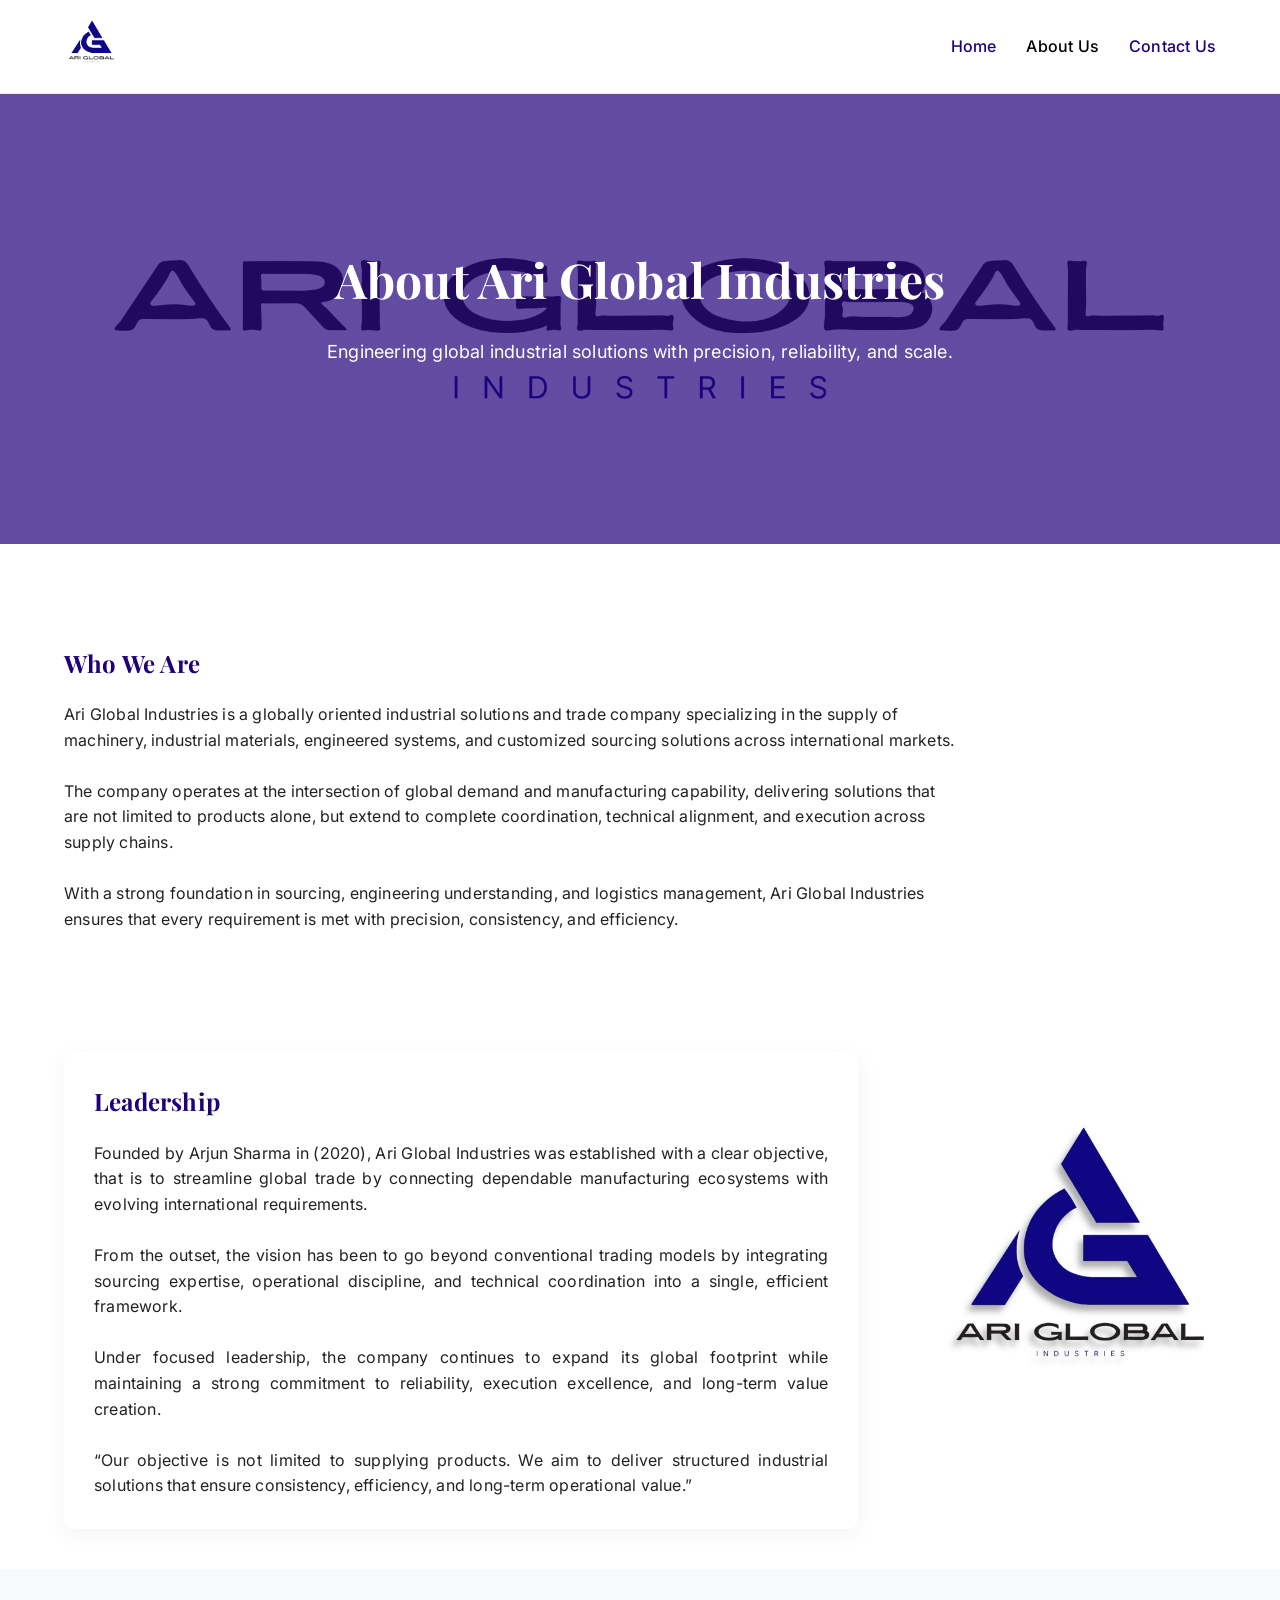
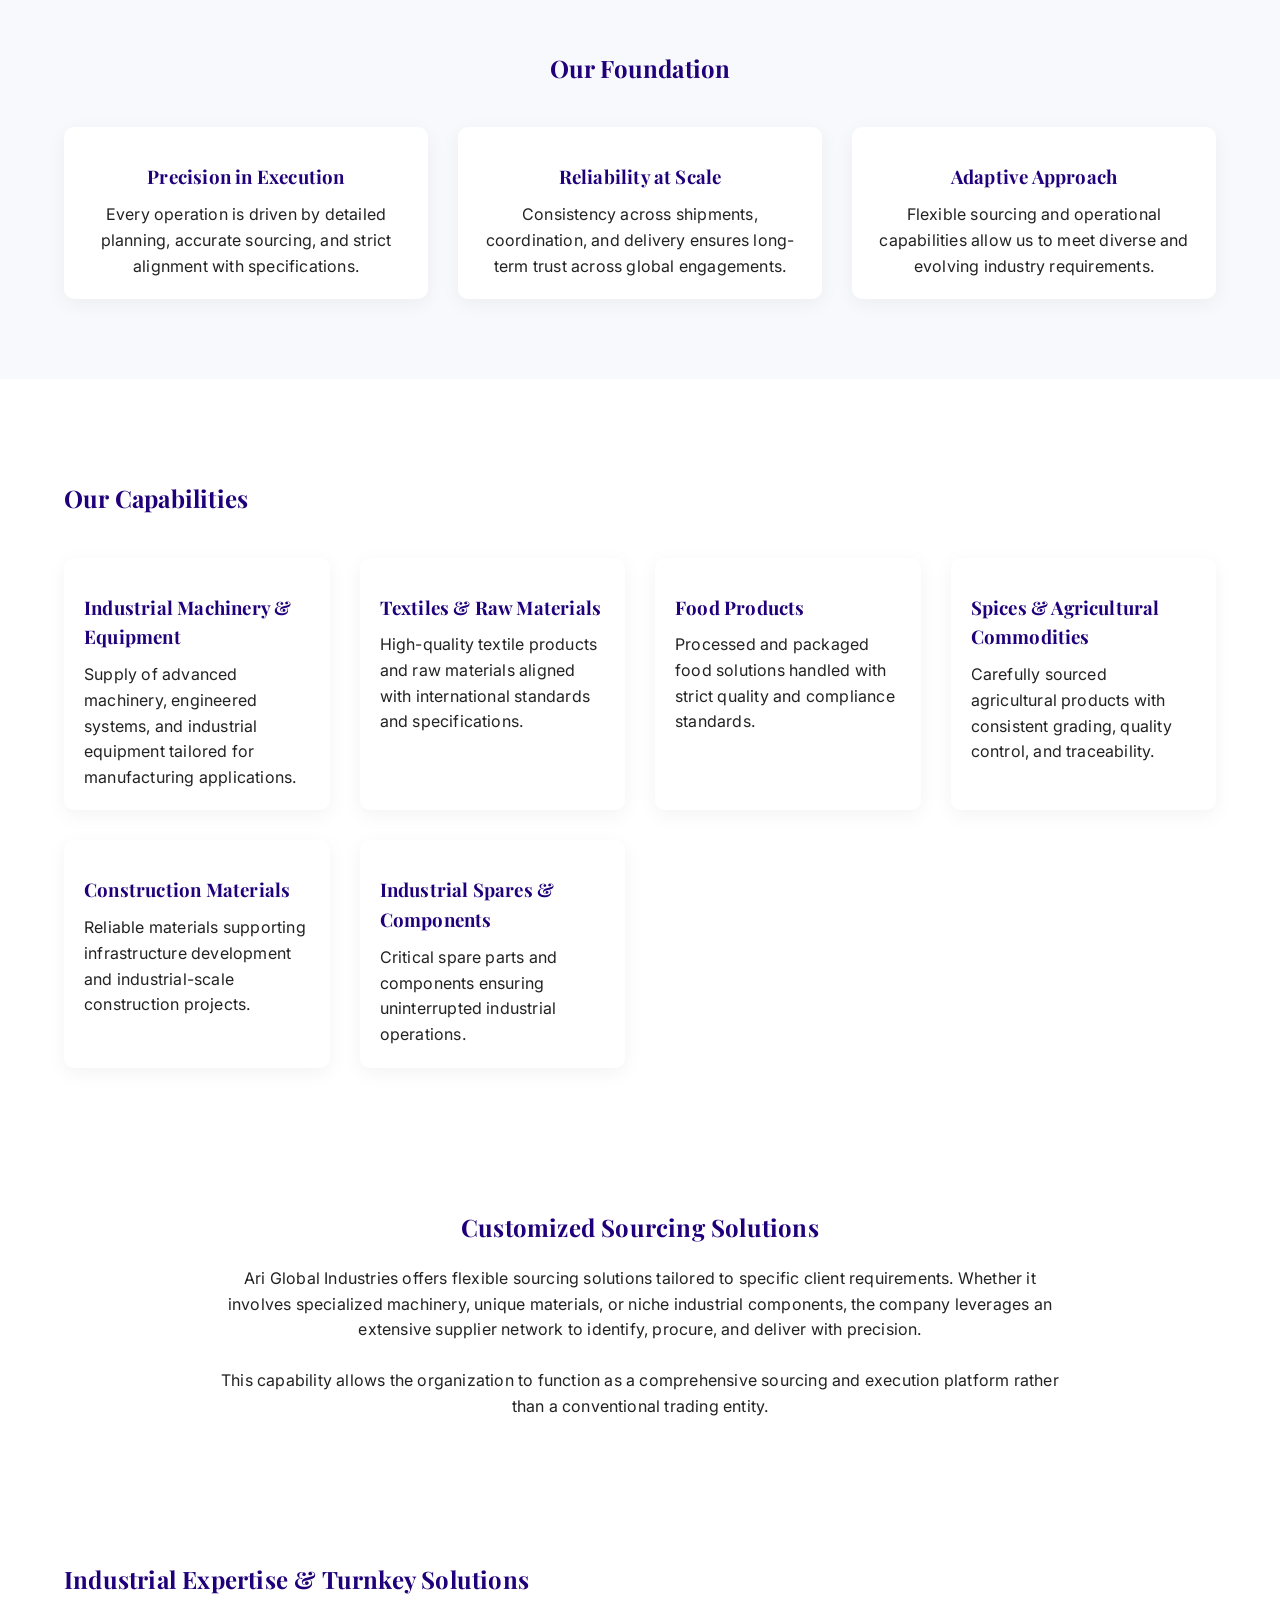
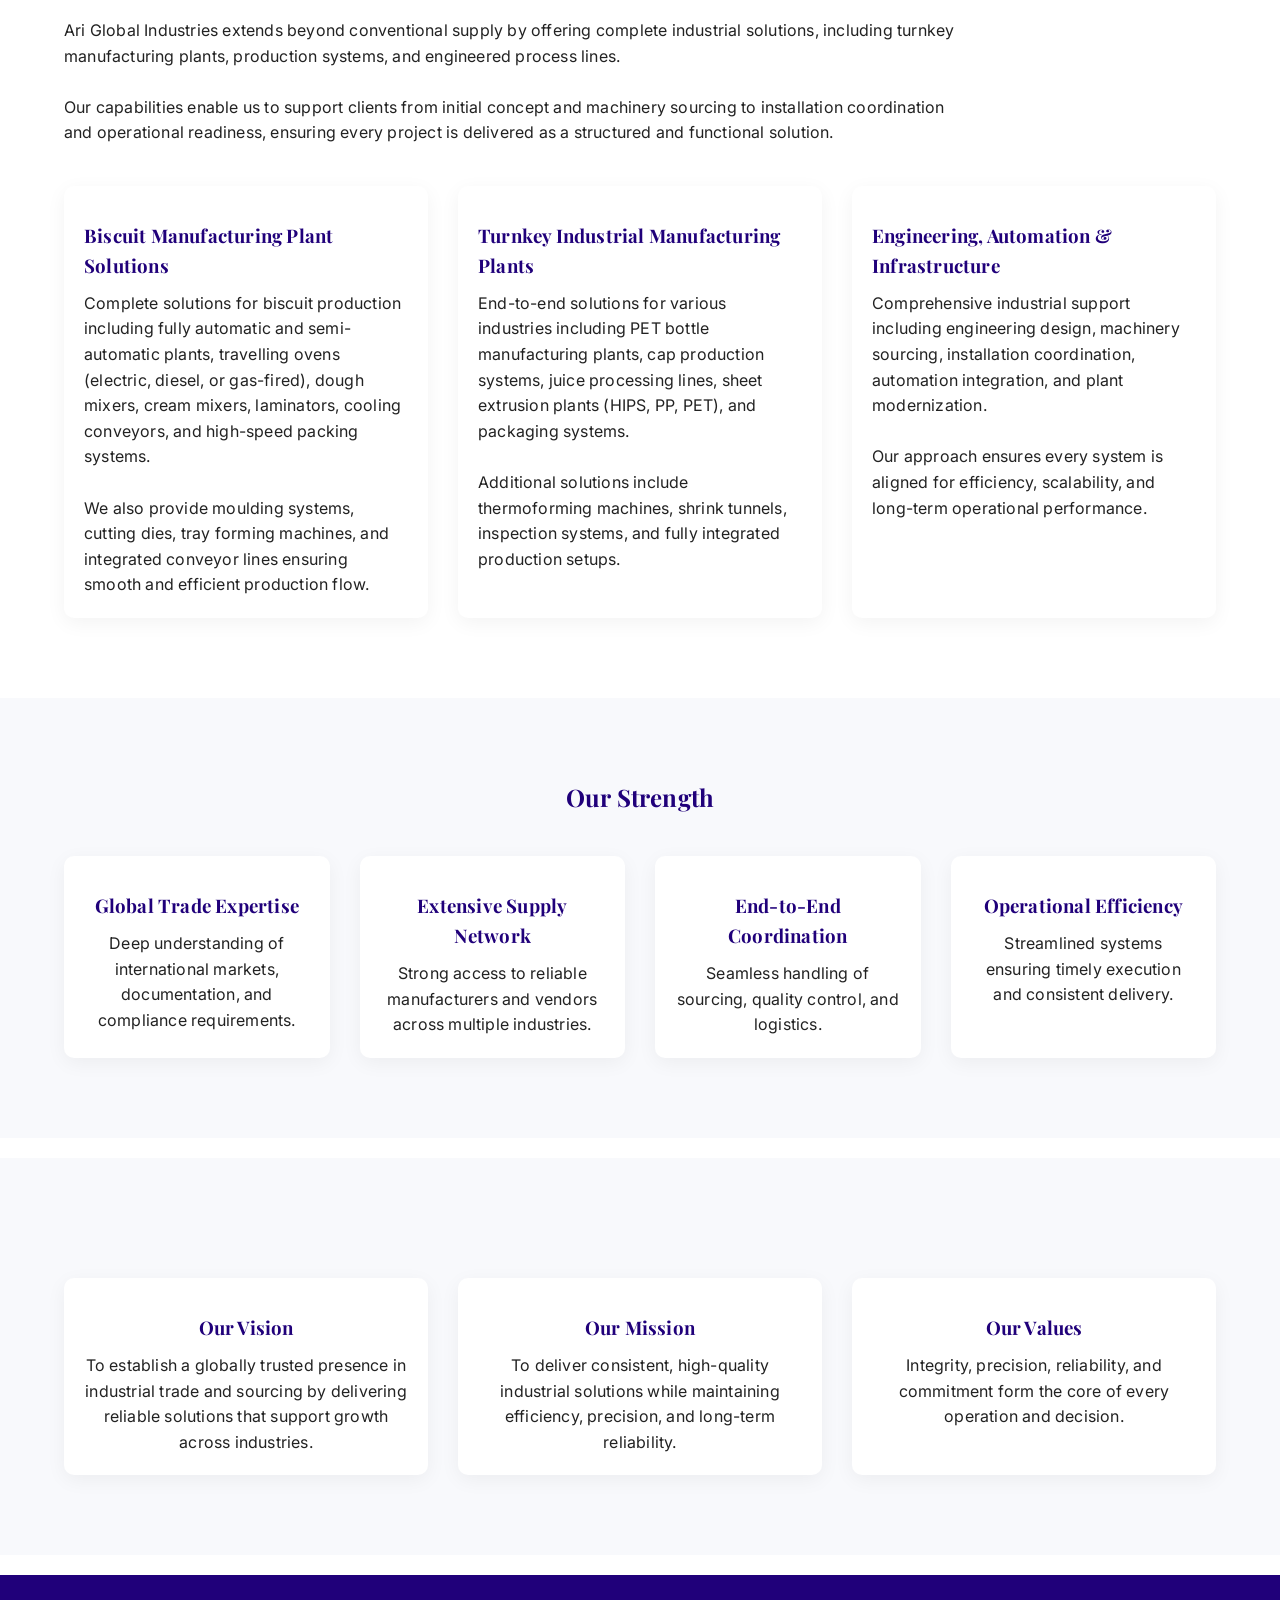
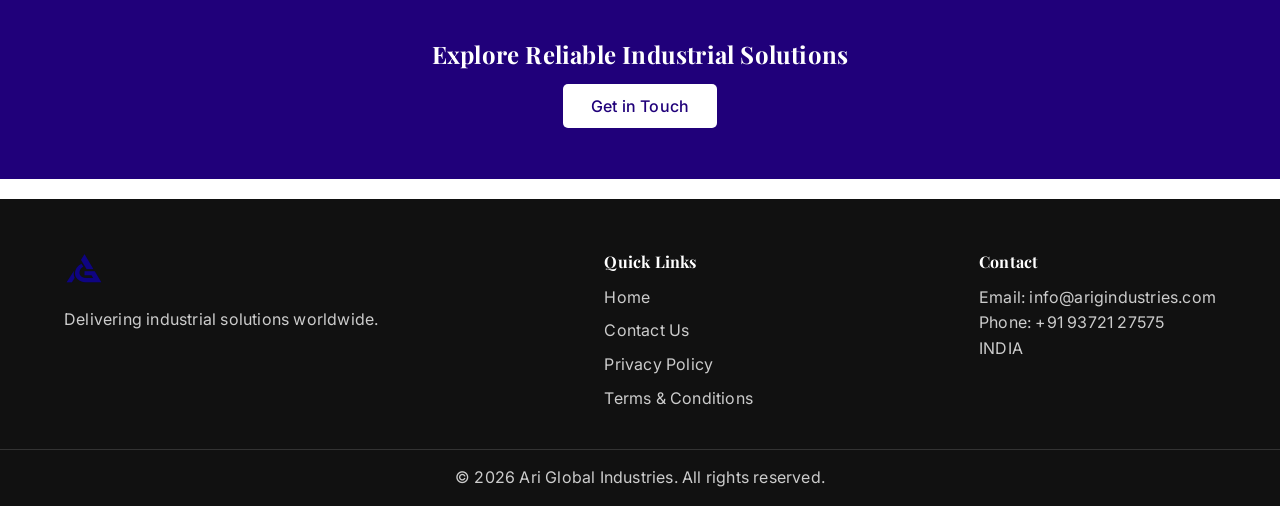
==== about.html @ 6f8c6c12 "Update about.html" ====
<!DOCTYPE html>
<html lang="en">
<head>
    <meta charset="UTF-8">

<link rel="canonical" href="https://arigindustries.com/about">
    
    <meta name="viewport" content="width=device-width, initial-scale=1.0">

    <title>About Us | Ari Global Industries</title>

    <!-- Favicon -->
    <link rel="icon" type="image/x-icon" href="favicon.ico">
    <link rel="icon" type="image/png" sizes="32x32" href="favicon-32x32.png">
    <link rel="icon" type="image/png" sizes="16x16" href="favicon-16x16.png">
    <link rel="apple-touch-icon" href="apple-touch-icon.png">
    <link rel="manifest" href="site.webmanifest">

    <!-- Fonts -->
    <link href="https://fonts.googleapis.com/css2?family=Playfair+Display:wght@600&family=Inter:wght@300;400;500&display=swap" rel="stylesheet">

    <link rel="stylesheet" href="style.css">

    <!-- SEO -->
    <meta name="description" content="Ari Global Industries is a globally focused industrial solutions company delivering machinery, textiles, food products, spices, construction materials and engineered supply solutions.">
    <meta name="keywords" content="industrial solutions India, global supply company, machinery supply, textile supply, spices supply, Ari Global Industries">
    <meta name="author" content="Ari Global Industries">
</head>

<body>

<!-- NAVBAR -->
<header class="navbar">
    <div class="container nav-container">
        <a href="index.html" class="logo">
            <img src="images/logo-full.png" alt="Ari Global Industries">
        </a>

        <nav>
            <ul class="nav-links">
                <li><a href="index.html">Home</a></li>
                <li><a href="about.html" class="active">About Us</a></li>
                <li><a href="contact.html">Contact Us</a></li>
            </ul>
        </nav>
    </div>
</header>

<!-- HERO -->
<section class="hero" style="height: 50vh;">
    <div class="hero-content">
        <h1>About Ari Global Industries</h1>
        <p>Engineering global industrial solutions with precision, reliability, and scale.</p>
    </div>
</section>

<!-- INTRO -->
<section class="container" style="padding: 80px 0;">
    <h2>Who We Are</h2>
    <p style="margin-top: 20px; max-width: 900px;">
        Ari Global Industries is a globally oriented industrial solutions and trade company specializing in the supply of machinery, industrial materials, engineered systems, and customized sourcing solutions across international markets.
        <br><br>
        The company operates at the intersection of global demand and manufacturing capability, delivering solutions that are not limited to products alone, but extend to complete coordination, technical alignment, and execution across supply chains.
        <br><br>
        With a strong foundation in sourcing, engineering understanding, and logistics management, Ari Global Industries ensures that every requirement is met with precision, consistency, and efficiency.
    </p>
</section>

<!-- LEADERSHIP -->
<section class="container fade-in" style="padding: 40px 0;">
    <div class="leadership-grid">

        <div class="contact-box">
            <h2>Leadership</h2>

            <p style="margin-top:20px; text-align: justify;">
                Founded by Arjun Sharma in (2020), Ari Global Industries was established with a clear objective, that is to streamline global trade by connecting dependable manufacturing ecosystems with evolving international requirements.
                <br><br>
                From the outset, the vision has been to go beyond conventional trading models by integrating sourcing expertise, operational discipline, and technical coordination into a single, efficient framework.
                <br><br>
                Under focused leadership, the company continues to expand its global footprint while maintaining a strong commitment to reliability, execution excellence, and long-term value creation.
                <br><br>
                “Our objective is not limited to supplying products. We aim to deliver structured industrial solutions that ensure consistency, efficiency, and long-term operational value.”
            </p>
        </div>

        <div class="leadership-image-container">
           <img src="images/founder.jpg" alt="Founder" class="leadership-image">
        </div>

    </div>
</section>

<!-- FOUNDATION -->
<section class="industries fade-in">
    <div class="container">
        <h2>Our Foundation</h2>

        <div class="grid">
            <div class="card fade-in">
                <h3>Precision in Execution</h3>
                <p>Every operation is driven by detailed planning, accurate sourcing, and strict alignment with specifications.</p>
            </div>

            <div class="card fade-in">
                <h3>Reliability at Scale</h3>
                <p>Consistency across shipments, coordination, and delivery ensures long-term trust across global engagements.</p>
            </div>

            <div class="card fade-in">
                <h3>Adaptive Approach</h3>
                <p>Flexible sourcing and operational capabilities allow us to meet diverse and evolving industry requirements.</p>
            </div>
        </div>
    </div>
</section>

<!-- CAPABILITIES -->
<section class="container" style="padding: 80px 0;">
    <h2>Our Capabilities</h2>

    <div class="grid" style="margin-top: 40px;">
        <div class="card fade-in">
            <h3>Industrial Machinery & Equipment</h3>
            <p>Supply of advanced machinery, engineered systems, and industrial equipment tailored for manufacturing applications.</p>
        </div>

        <div class="card fade-in">
            <h3>Textiles & Raw Materials</h3>
            <p>High-quality textile products and raw materials aligned with international standards and specifications.</p>
        </div>

        <div class="card fade-in">
            <h3>Food Products</h3>
            <p>Processed and packaged food solutions handled with strict quality and compliance standards.</p>
        </div>

        <div class="card fade-in">
            <h3>Spices & Agricultural Commodities</h3>
            <p>Carefully sourced agricultural products with consistent grading, quality control, and traceability.</p>
        </div>

        <div class="card fade-in">
            <h3>Construction Materials</h3>
            <p>Reliable materials supporting infrastructure development and industrial-scale construction projects.</p>
        </div>

        <div class="card fade-in">
            <h3>Industrial Spares & Components</h3>
            <p>Critical spare parts and components ensuring uninterrupted industrial operations.</p>
        </div>
    </div>
</section>

<!-- CUSTOM -->
<section class="container fade-in" style="padding: 60px 0; text-align:center;">
    <h2>Customized Sourcing Solutions</h2>
    <p style="margin-top:20px; max-width:850px; margin-inline:auto;">
        Ari Global Industries offers flexible sourcing solutions tailored to specific client requirements. Whether it involves specialized machinery, unique materials, or niche industrial components, the company leverages an extensive supplier network to identify, procure, and deliver with precision.
        <br><br>
        This capability allows the organization to function as a comprehensive sourcing and execution platform rather than a conventional trading entity.
    </p>
</section>

<!-- ================= INDUSTRIAL EXPERTISE ================= -->
<section class="container" style="padding: 80px 0;">
    <h2>Industrial Expertise & Turnkey Solutions</h2>

    <p style="margin-top:20px; max-width:900px;">
        Ari Global Industries extends beyond conventional supply by offering complete industrial solutions, including turnkey manufacturing plants, production systems, and engineered process lines.
        <br><br>
        Our capabilities enable us to support clients from initial concept and machinery sourcing to installation coordination and operational readiness, ensuring every project is delivered as a structured and functional solution.
    </p>

    <!-- Biscuit Plant -->
    <div class="grid" style="margin-top:40px;">
        <div class="card fade-in">
            <h3>Biscuit Manufacturing Plant Solutions</h3>
            <p>
                Complete solutions for biscuit production including fully automatic and semi-automatic plants, travelling ovens (electric, diesel, or gas-fired), dough mixers, cream mixers, laminators, cooling conveyors, and high-speed packing systems.
                <br><br>
                We also provide moulding systems, cutting dies, tray forming machines, and integrated conveyor lines ensuring smooth and efficient production flow.
            </p>
        </div>

        <div class="card fade-in">
            <h3>Turnkey Industrial Manufacturing Plants</h3>
            <p>
                End-to-end solutions for various industries including PET bottle manufacturing plants, cap production systems, juice processing lines, sheet extrusion plants (HIPS, PP, PET), and packaging systems.
                <br><br>
                Additional solutions include thermoforming machines, shrink tunnels, inspection systems, and fully integrated production setups.
            </p>
        </div>

        <div class="card fade-in">
            <h3>Engineering, Automation & Infrastructure</h3>
            <p>
                Comprehensive industrial support including engineering design, machinery sourcing, installation coordination, automation integration, and plant modernization.
                <br><br>
                Our approach ensures every system is aligned for efficiency, scalability, and long-term operational performance.
            </p>
        </div>
    </div>
</section>

<!-- STRENGTH -->
<section class="industries fade-in">
    <div class="container">
        <h2>Our Strength</h2>

        <div class="grid">
            <div class="card fade-in">
                <h3>Global Trade Expertise</h3>
                <p>Deep understanding of international markets, documentation, and compliance requirements.</p>
            </div>

            <div class="card fade-in">
                <h3>Extensive Supply Network</h3>
                <p>Strong access to reliable manufacturers and vendors across multiple industries.</p>
            </div>

            <div class="card fade-in">
                <h3>End-to-End Coordination</h3>
                <p>Seamless handling of sourcing, quality control, and logistics.</p>
            </div>

            <div class="card fade-in">
                <h3>Operational Efficiency</h3>
                <p>Streamlined systems ensuring timely execution and consistent delivery.</p>
            </div>
        </div>
    </div>
</section>

<!-- VISION -->
<section class="industries fade-in">
    <div class="container">
        <div class="grid">
            <div class="card fade-in">
                <h3>Our Vision</h3>
                <p>
                    To establish a globally trusted presence in industrial trade and sourcing by delivering reliable solutions that support growth across industries.
                </p>
            </div>

            <div class="card fade-in">
                <h3>Our Mission</h3>
                <p>
                    To deliver consistent, high-quality industrial solutions while maintaining efficiency, precision, and long-term reliability.
                </p>
            </div>

            <div class="card fade-in">
                <h3>Our Values</h3>
                <p>
                    Integrity, precision, reliability, and commitment form the core of every operation and decision.
                </p>
            </div>
        </div>
    </div>
</section>

<!-- CTA -->
<section class="cta fade-in">
    <div class="container">
        <h2>Explore Reliable Industrial Solutions</h2>
        <a href="contact.html" class="btn">Get in Touch</a>
    </div>
</section>

<!-- FOOTER -->
<footer class="footer">
    <div class="container footer-container">

        <div>
            <img src="images/logo.png" alt="Logo">
            <p>Delivering industrial solutions worldwide.</p>
        </div>

        <div>
            <h4>Quick Links</h4>
            <ul>
                <li><a href="index.html">Home</a></li>
                <li><a href="contact.html">Contact Us</a></li>
                <li><a href="privacy-policy.html">Privacy Policy</a></li>
                <li><a href="terms.html">Terms & Conditions</a></li>
            </ul>
        </div>

        <div>
            <h4>Contact</h4>
            <p>Email: info@arigindustries.com</p>
            <p>Phone: +91 93721 27575</p>
            <p>INDIA</p>
        </div>

    </div>

    <div class="footer-bottom">
        <p>© 2026 Ari Global Industries. All rights reserved.</p>
    </div>
</footer>

<script src="script.js"></script>

</body>
</html>
---- style.css ----
/* ================= GLOBAL ================= */
* {
    margin: 0;
    padding: 0;
    box-sizing: border-box;
}

body {
    font-family: 'Inter', sans-serif;
    color: #222;
    background-color: #ffffff;
    line-height: 1.6;
}

h1, h2, h3, h4 {
    font-family: 'Playfair Display', serif;
    color: #20007a;
}

.container {
    width: 90%;
    max-width: 1200px;
    margin: auto;
}

/* ================= NAVBAR ================= */
.navbar {
    background: #ffffff;
    border-bottom: 1px solid #eee;
    position: sticky;
    top: 0;
    z-index: 1000;
}

.nav-container {
    display: flex;
    justify-content: space-between;
    align-items: center;
    padding: 15px 0;
}

.logo img {
    height: 55px;
}

.nav-links {
    list-style: none;
    display: flex;
    gap: 30px;
}

.nav-links a {
    text-decoration: none;
    color: #20007a;
    font-weight: 500;
    transition: 0.3s;
}

.nav-links a:hover,
.nav-links .active {
    color: #000;
}

.navbar {
    transition: all 0.3s ease;
}

/* ================= HERO ================= */
.hero {
    height: 85vh;
    background: linear-gradient(rgba(32,0,122,0.7), rgba(32,0,122,0.7)),
                url('images/hero.jpg') center/cover no-repeat;
    display: flex;
    align-items: center;
    justify-content: center;
    text-align: center;
    color: #fff;
}

.hero h1 {
    font-size: 48px;
    margin-bottom: 20px;
    color: #fff;
}

.hero p {
    max-width: 700px;
    margin: auto;
    margin-bottom: 30px;
    font-size: 18px;
}

/* ================= BUTTONS ================= */
.btn {
    background: #ffffff;
    color: #20007a;
    padding: 12px 28px;
    text-decoration: none;
    font-weight: 500;
    border-radius: 5px;
    transition: 0.3s;
}

.btn:hover {
    background: #20007a;
    color: #fff;
}

.btn-outline {
    border: 2px solid #20007a;
    color: #20007a;
    padding: 10px 24px;
    text-decoration: none;
    transition: 0.3s;
}

.btn-outline:hover {
    background: #20007a;
    color: #fff;
}

/* ================= ABOUT PREVIEW ================= */
.about-preview {
    padding: 80px 0;
    text-align: center;
}

.about-preview p {
    max-width: 700px;
    margin: 20px auto;
}

/* ================= INDUSTRIES ================= */
.industries {
    background: #f8f9fc;
    padding: 80px 0;
    text-align: center;
}

.grid {
    display: grid;
    grid-template-columns: repeat(auto-fit, minmax(250px, 1fr));
    gap: 30px;
    margin-top: 40px;
}

.card {
    background: #fff;
    padding: 20px;
    border-radius: 10px;
    transition: 0.3s;
    box-shadow: 0 5px 20px rgba(0,0,0,0.05);
}

.card img {
    width: 100%;
    border-radius: 8px;
}

.card h3 {
    margin: 15px 0 10px;
}

.card:hover {
    transform: translateY(-8px);
}

/* ================= CTA ================= */
.cta {
    background: #20007a;
    color: #fff;
    text-align: center;
    padding: 60px 0;
}

.cta h2 {
    color: #fff;
    margin-bottom: 20px;
}

/* ================= FOOTER ================= */
.footer {
    background: #111;
    color: #ccc;
    padding-top: 50px;
}

.footer-container {
    display: flex;
    justify-content: space-between;
    flex-wrap: wrap;
    gap: 30px;
}

.footer img {
    height: 40px;
    margin-bottom: 10px;
}

.footer h4 {
    color: #fff;
    margin-bottom: 10px;
}

.footer ul {
    list-style: none;
}

.footer ul li {
    margin-bottom: 8px;
}

.footer a {
    color: #ccc;
    text-decoration: none;
}

.footer a:hover {
    color: #fff;
}

.footer-bottom {
    text-align: center;
    padding: 15px;
    border-top: 1px solid #333;
    margin-top: 30px;
}

/* ================= GLOBAL ENHANCEMENTS ================= */

html {
    scroll-behavior: smooth;
}

body {
    letter-spacing: 0.2px;
}

/* Smooth fade-in animation */
.fade-in {
    opacity: 0;
    transform: translateY(30px);
    transition: all 0.8s ease;
}

.fade-in.show {
    opacity: 1;
    transform: translateY(0);
}

/* Navbar shadow on scroll */
.navbar.scrolled {
    box-shadow: 0 4px 20px rgba(0,0,0,0.08);
}

/* Section spacing upgrade */
section {
    margin-bottom: 20px;
}

/* ================= CONTACT PAGE ================= */

.contact-grid {
    display: grid;
    grid-template-columns: 1fr 1fr;
    gap: 30px;
}

.contact-box {
    background: #fff;
    padding: 30px;
    border-radius: 10px;
    box-shadow: 0 5px 25px rgba(0,0,0,0.05);
}

.contact-item {
    margin-bottom: 20px;
}

.contact-item h4 {
    color: #20007a;
    margin-bottom: 5px;
}

.contact-highlight {
    background: #f1f3ff;
    padding: 15px;
    border-left: 4px solid #20007a;
    margin-top: 20px;
}

.map-box {
    height: 100%;
    min-height: 350px;
    border-radius: 10px;
    overflow: hidden;
}

/* Responsive */
@media (max-width: 768px) {
    .contact-grid {
        grid-template-columns: 1fr;
    }
}

/* ===== FOUNDER IMAGE PERFECT FIT ===== */

.contact-grid {
    display: grid;
    grid-template-columns: 1fr 1fr;
    gap: 40px;
    align-items: stretch;
}

.contact-box {
    display: flex;
    flex-direction: column;
    justify-content: center;
}

.map-box {
    position: relative;
    overflow: hidden;
    border-radius: 12px;
}

.map-box img {
    width: 100%;
    height: 100%;
    object-fit: cover;
    display: block;
}

/* subtle premium overlay */
.map-box::after {
    content: "";
    position: absolute;
    inset: 0;
    background: linear-gradient(
        to bottom,
        rgba(32, 0, 122, 0.05),
        rgba(32, 0, 122, 0.2)
    );
}

/* ================= LEADERSHIP SECTION FIX (70-30 LAYOUT) ================= */

.leadership-grid {
    display: grid;
    grid-template-columns: 2.5fr 1fr; /* 70% text / 30% image */
    gap: 40px;
    align-items: start;
}

.leadership-image-container {
    display: flex;
    justify-content: flex-end;
}

.leadership-image {
    width: 100%;
    max-width: 280px; /* controls size */
    height: auto;
    border-radius: 10px;
    object-fit: cover;
}

.whatsapp-btn {
    position: fixed;
    bottom: 20px;
    right: 20px;
    background: #25D366;
    color: #fff;
    font-size: 22px;
    padding: 15px 18px;
    border-radius: 50%;
    text-decoration: none;
    box-shadow: 0 5px 15px rgba(0,0,0,0.2);
    z-index: 999;
    transition: 0.3s;
}

.whatsapp-btn:hover {
    transform: scale(1.1);
}

/* ================= EXTRA ELITE EASE ================= */
.card {
    transition: all 0.35s ease;
}

.card:hover {
    transform: translateY(-8px) scale(1.01);
    box-shadow: 0 20px 40px rgba(0,0,0,0.12);
}

.btn {
    transition: all 0.3s ease;
}

.btn:hover {
    transform: translateY(-2px);
    box-shadow: 0 8px 20px rgba(32,0,122,0.3);
}


/* ================= RESPONSIVE ================= */
@media (max-width: 768px) {
    .hero h1 {
        font-size: 32px;
    }

    .nav-links {
        gap: 15px;
    }

    .footer-container {
        flex-direction: column;
        text-align: center;
    }
}
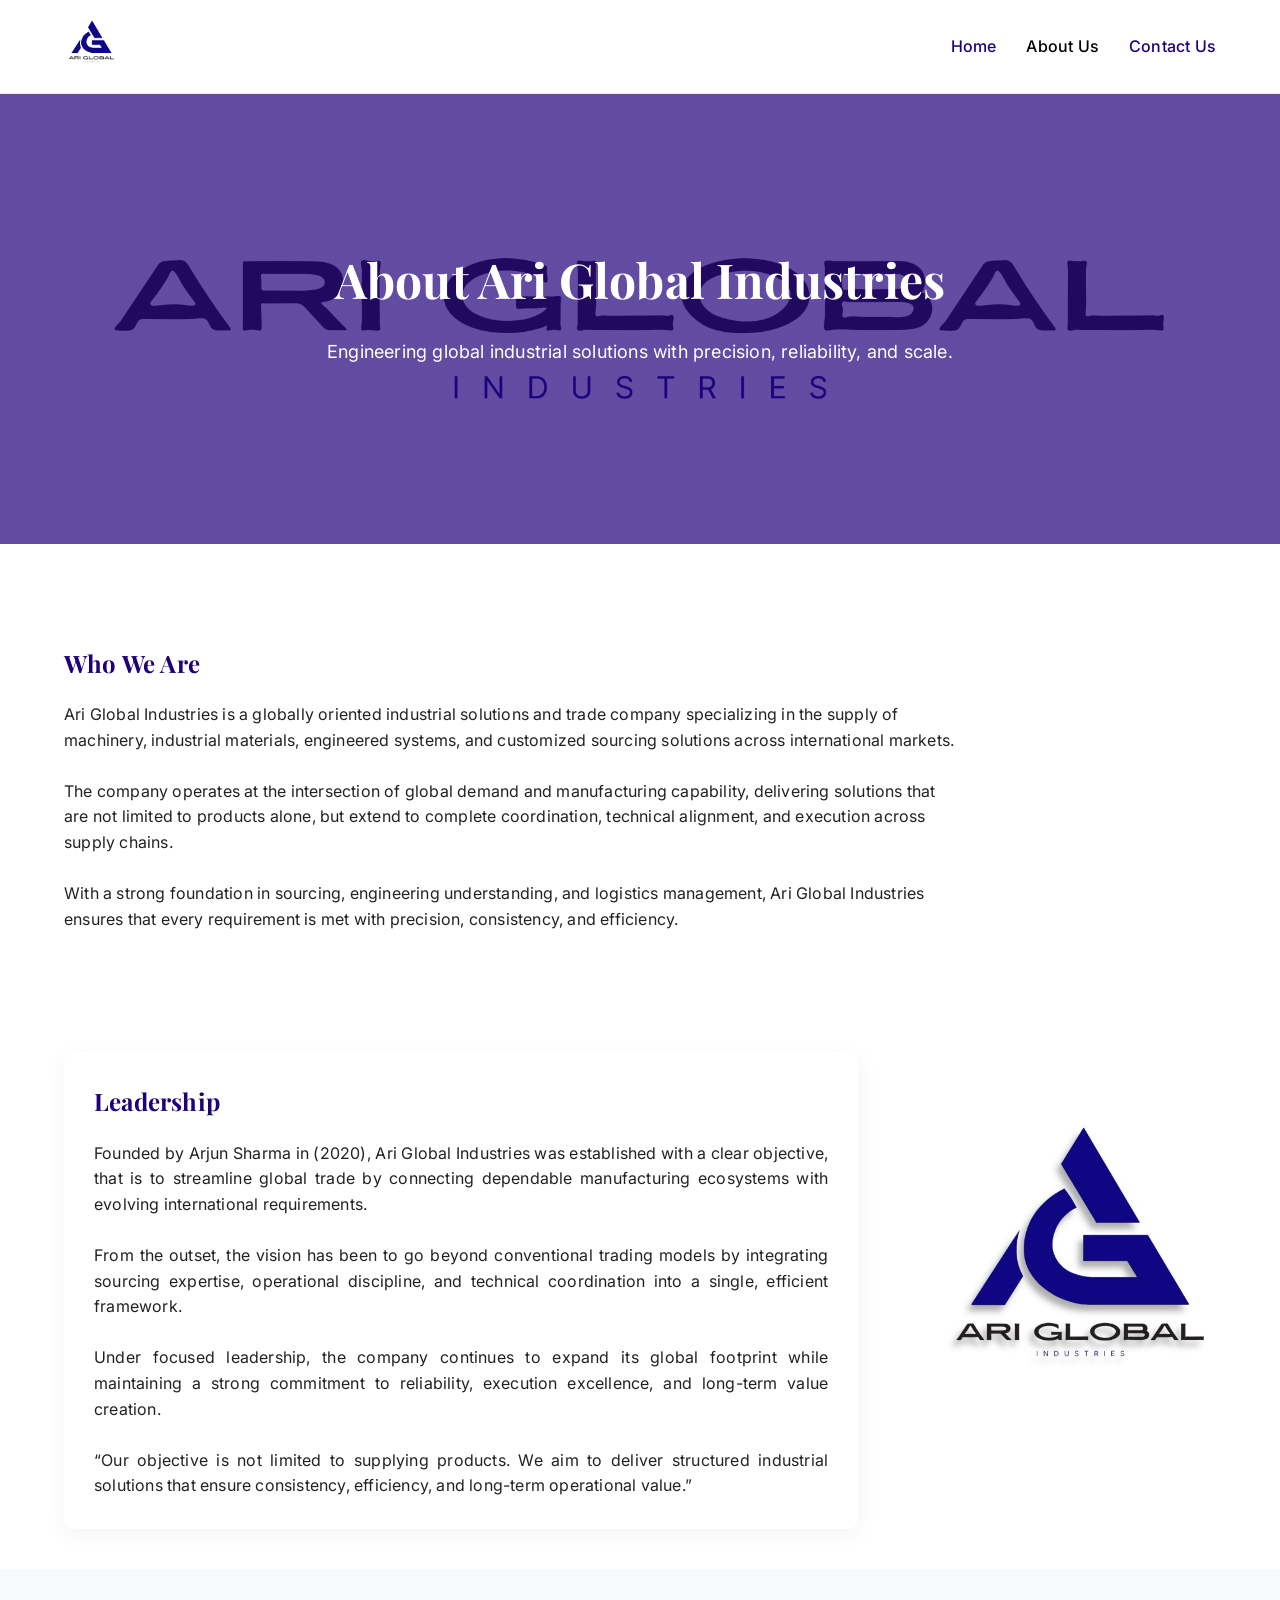
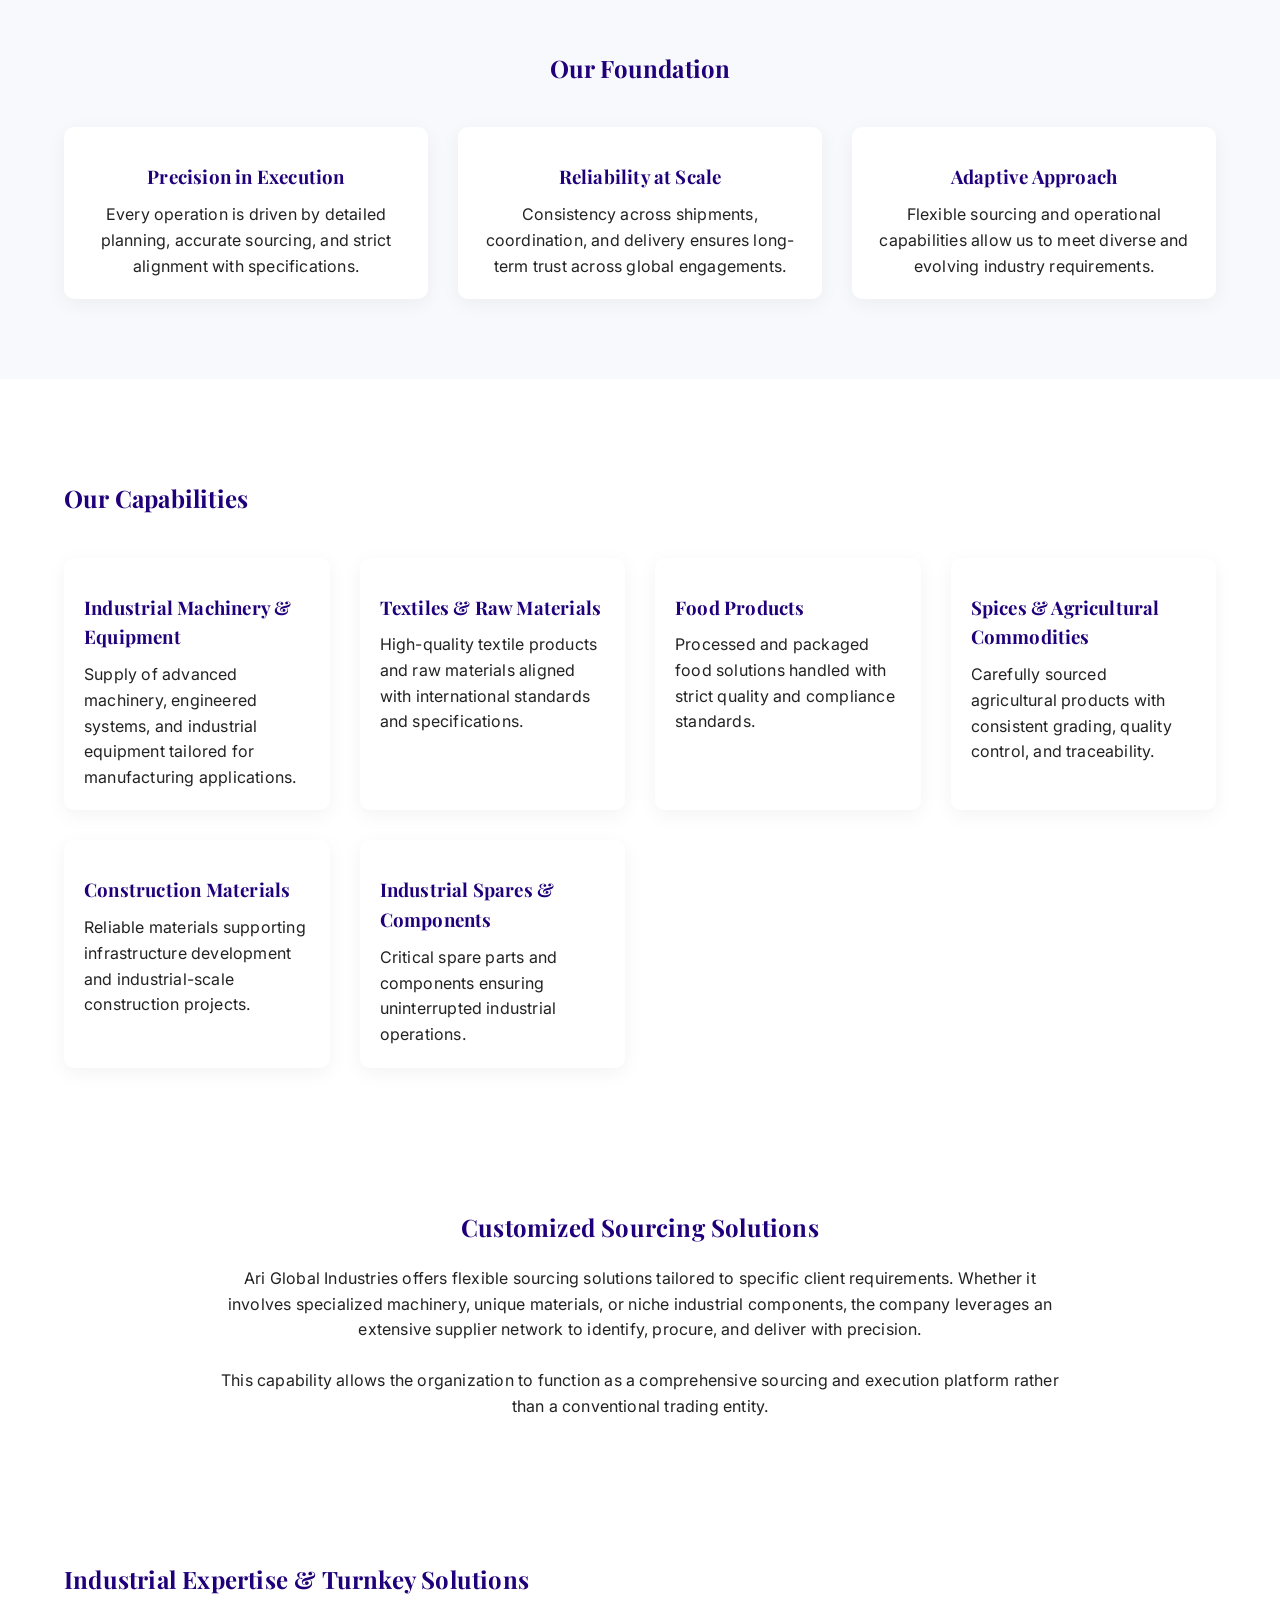
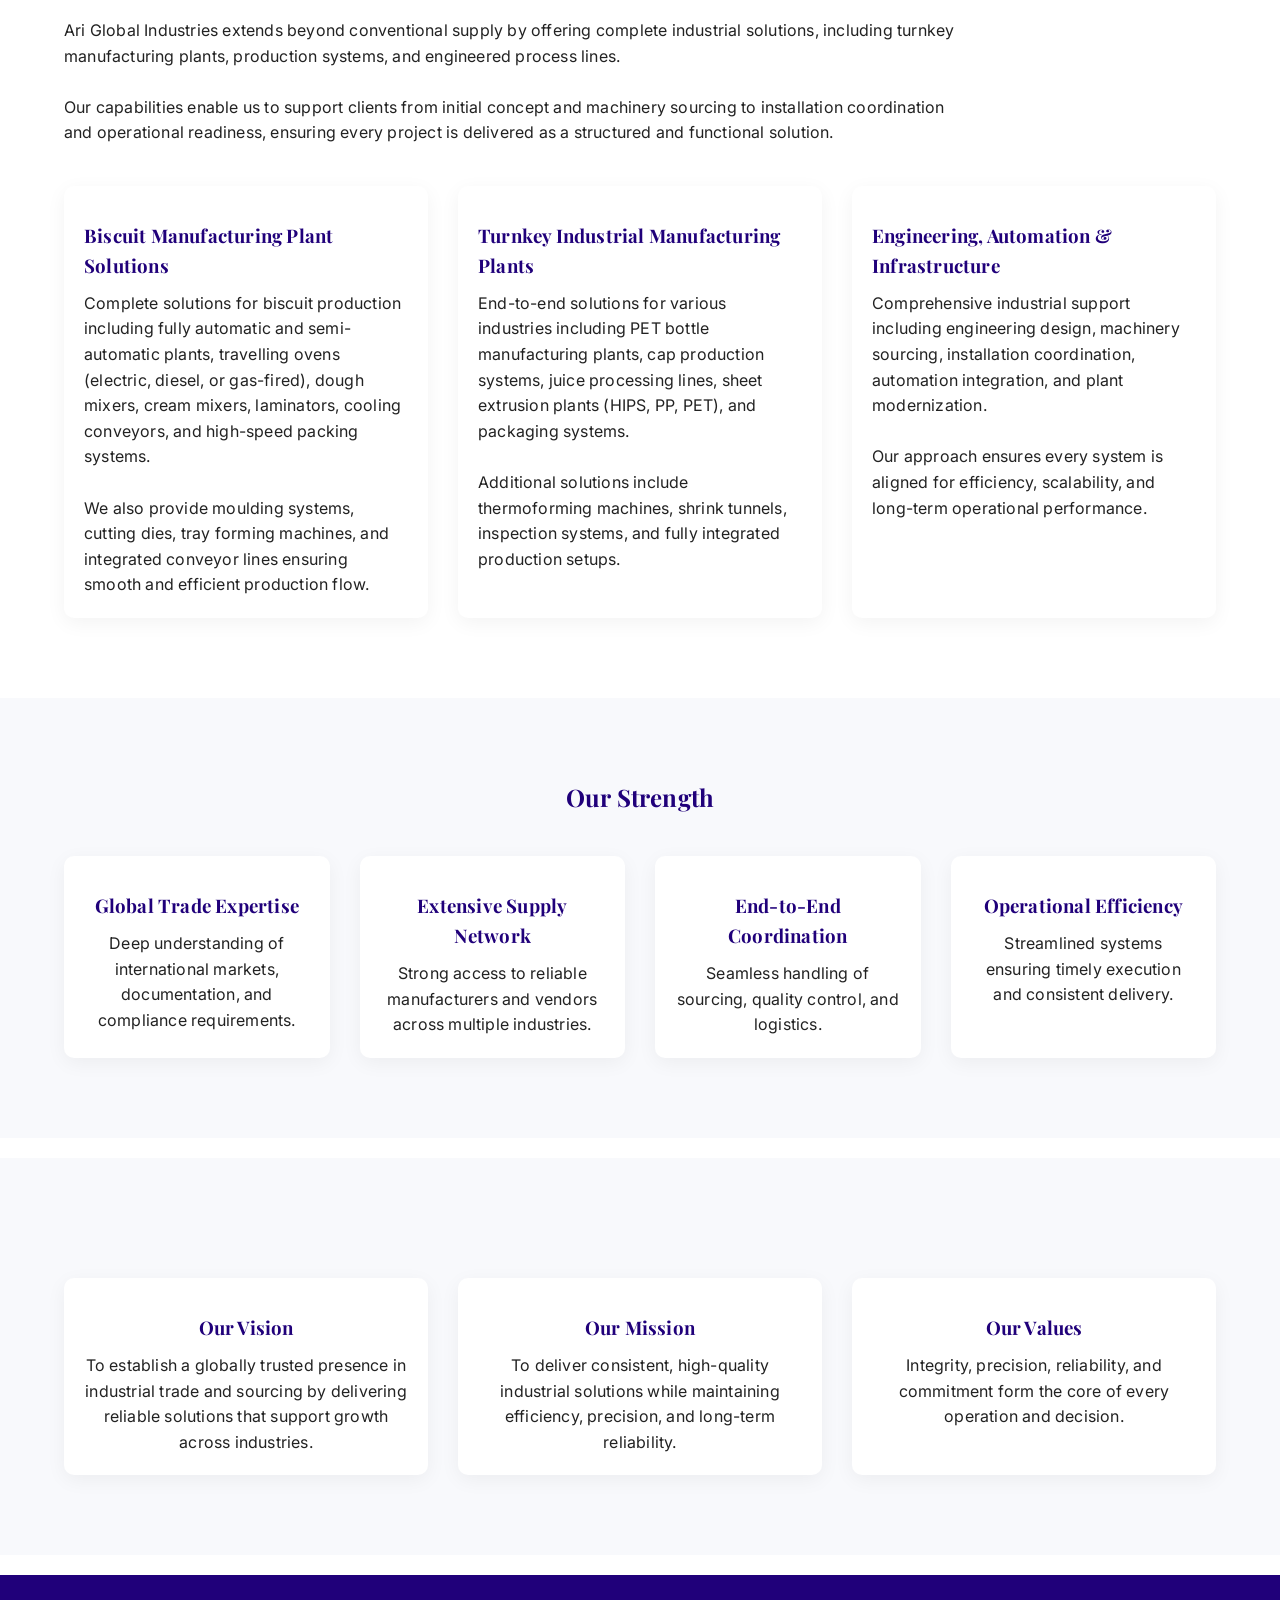
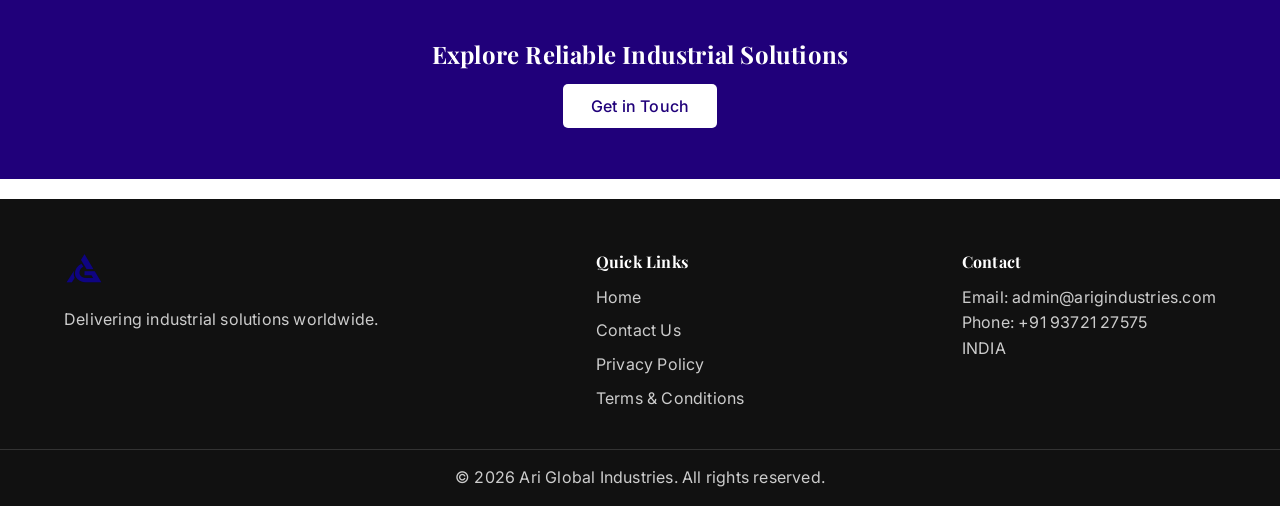
==== commit 4152b40d: "Update about.html" ====
--- a/about.html
+++ b/about.html
@@ -289,7 +289,7 @@
 
         <div>
             <h4>Contact</h4>
-            <p>Email: info@arigindustries.com</p>
+            <p>Email: admin@arigindustries.com</p>
             <p>Phone: +91 93721 27575</p>
             <p>INDIA</p>
         </div>
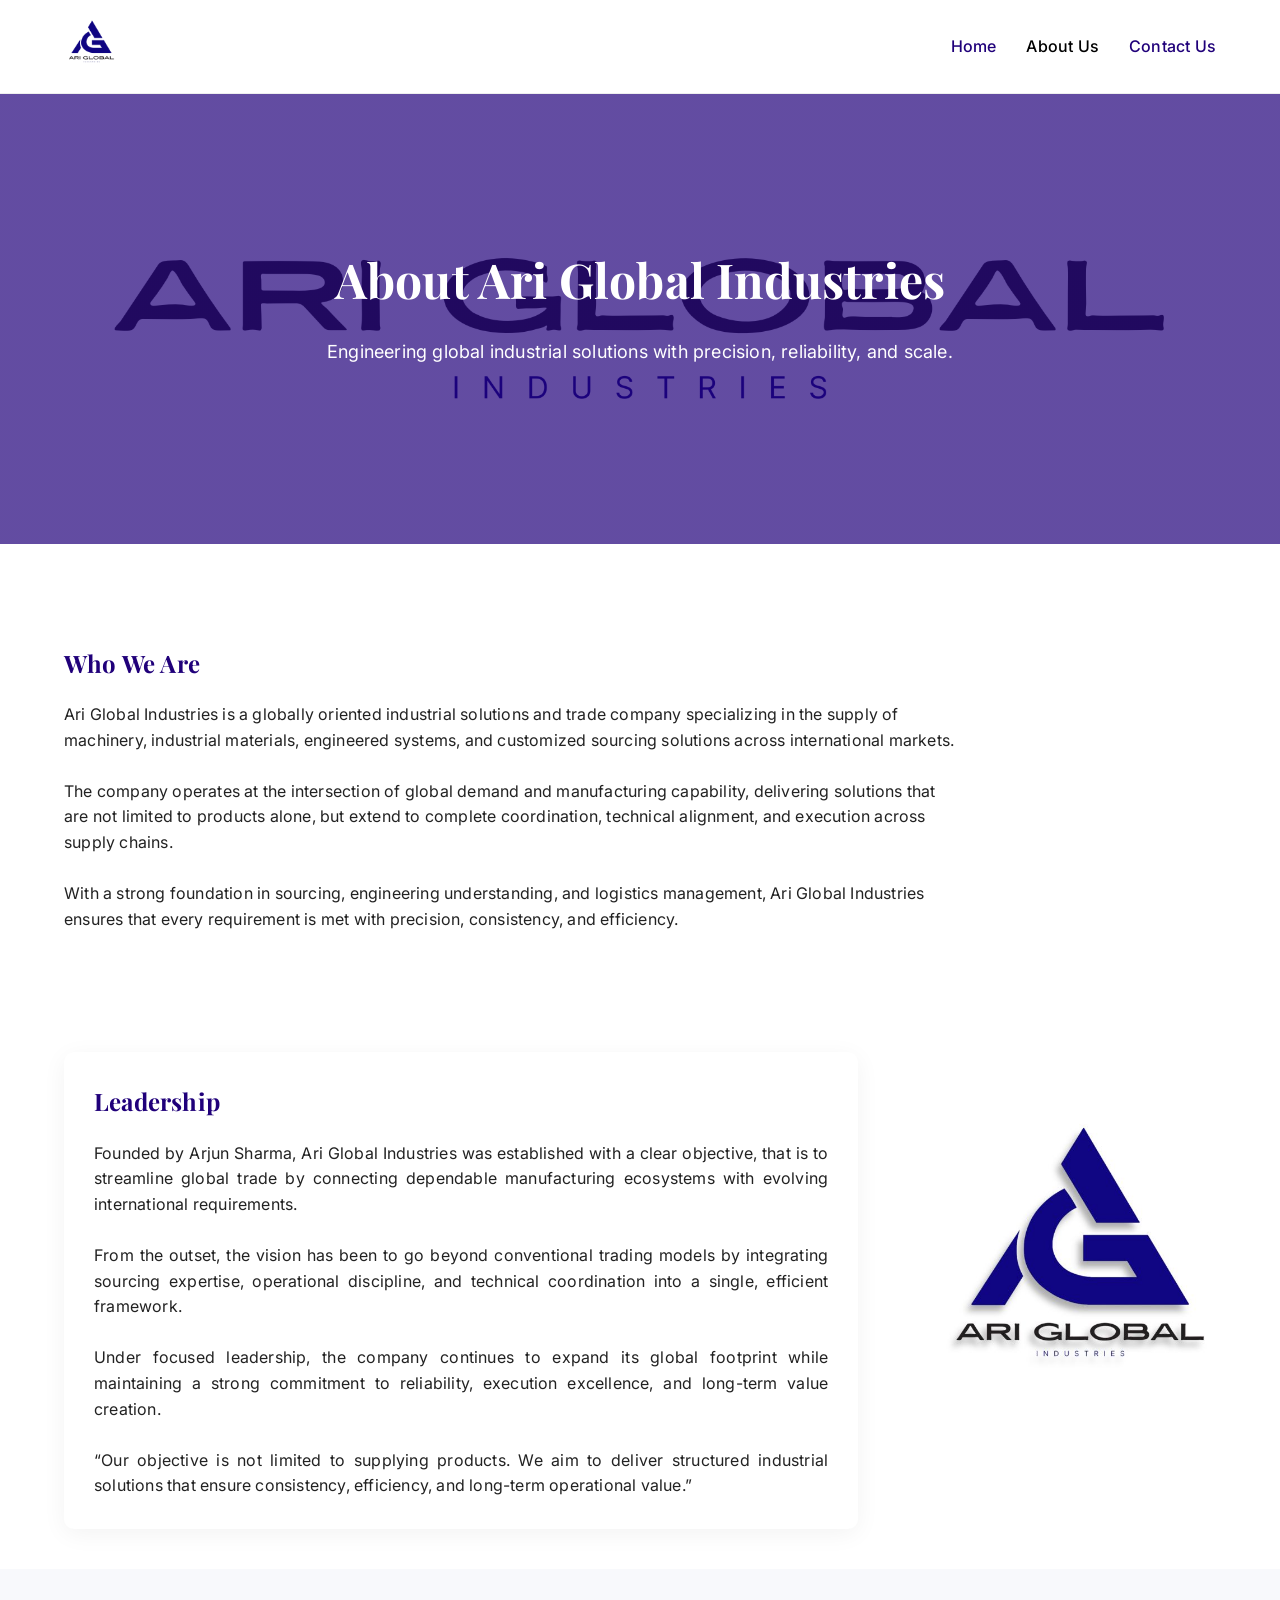
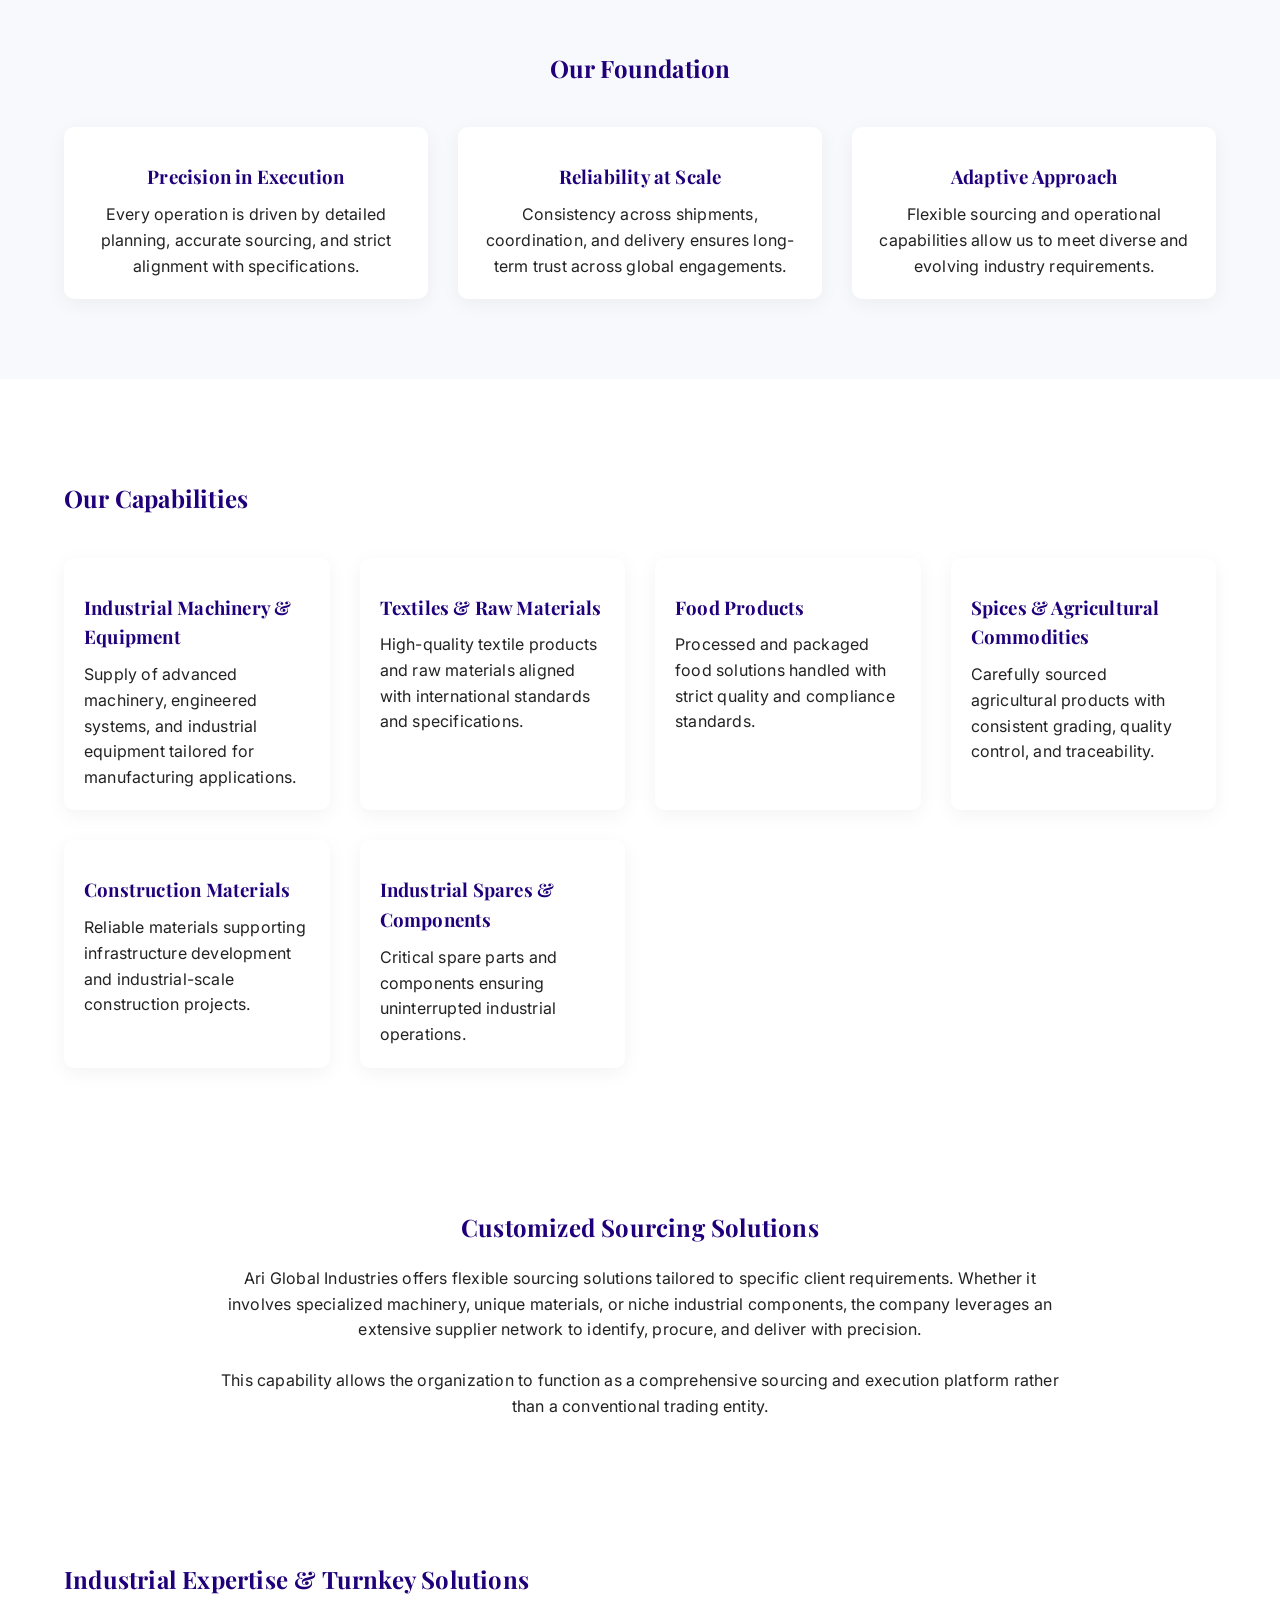
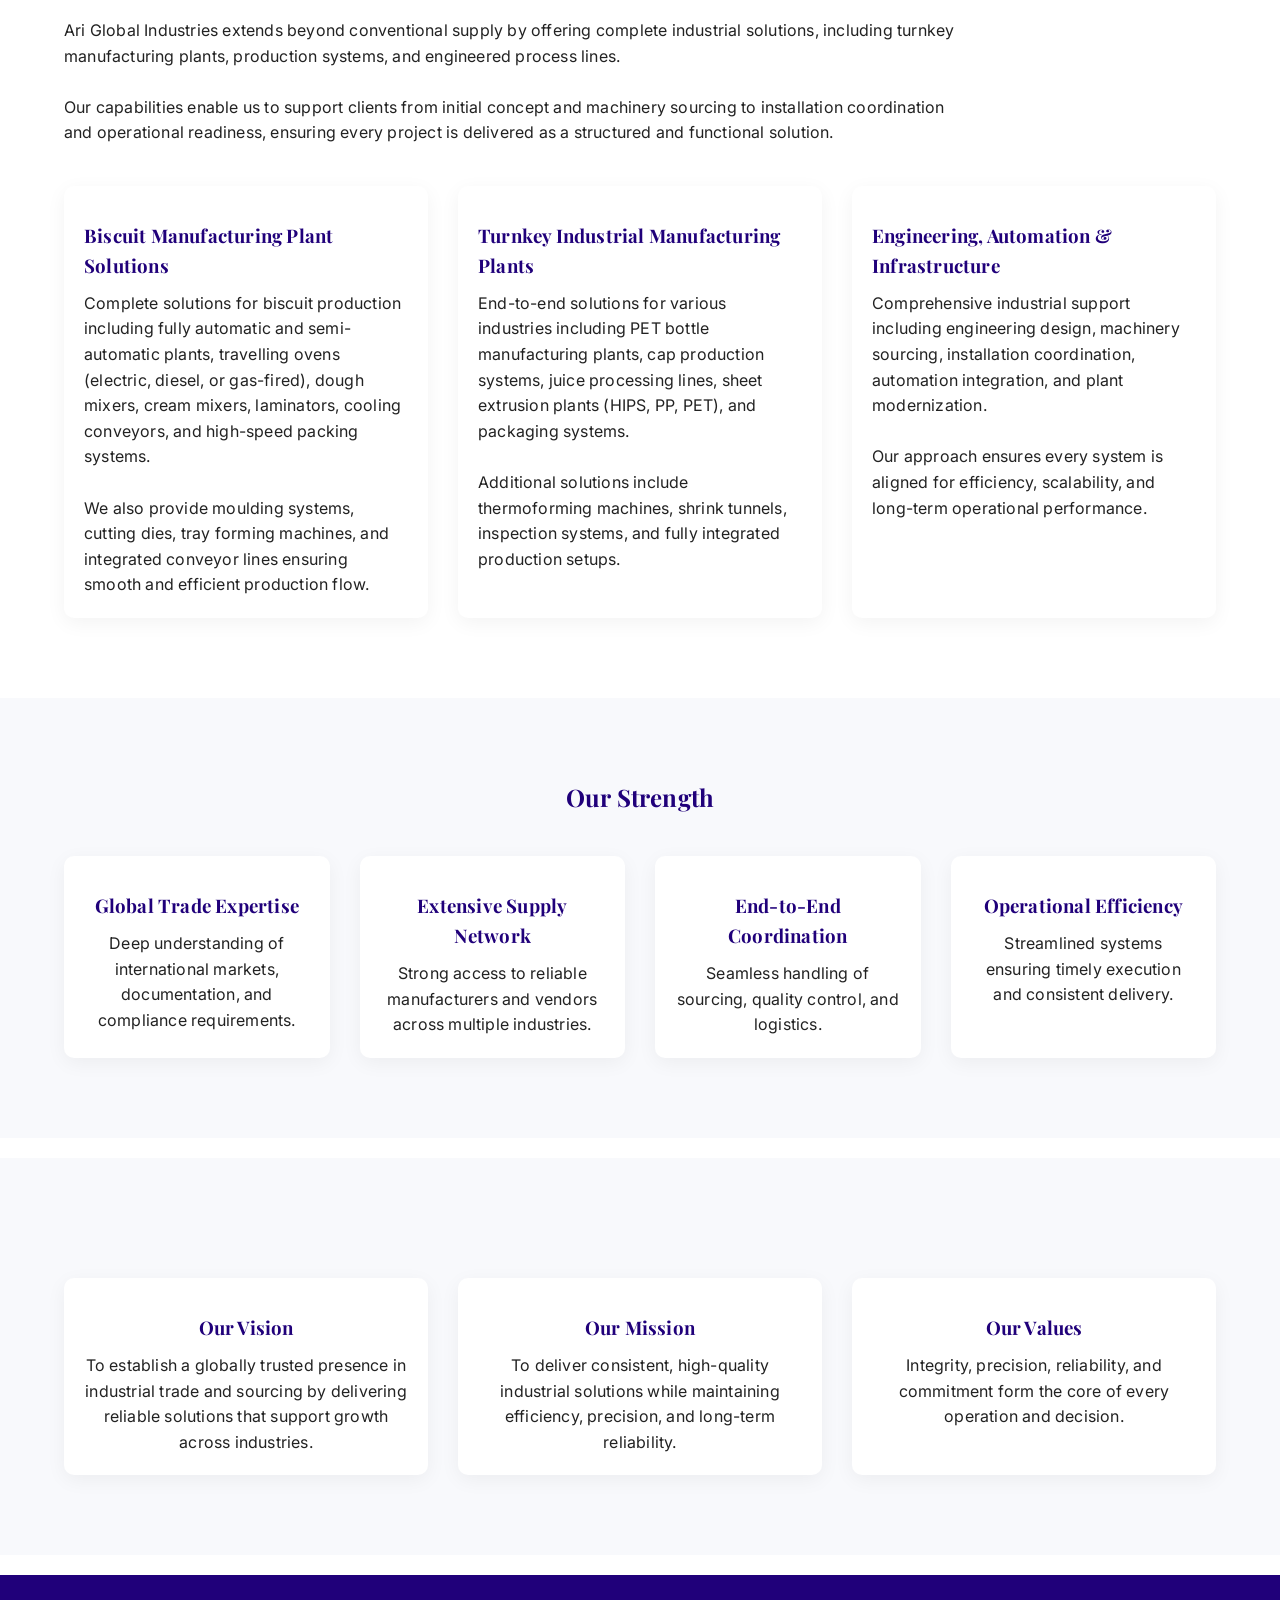
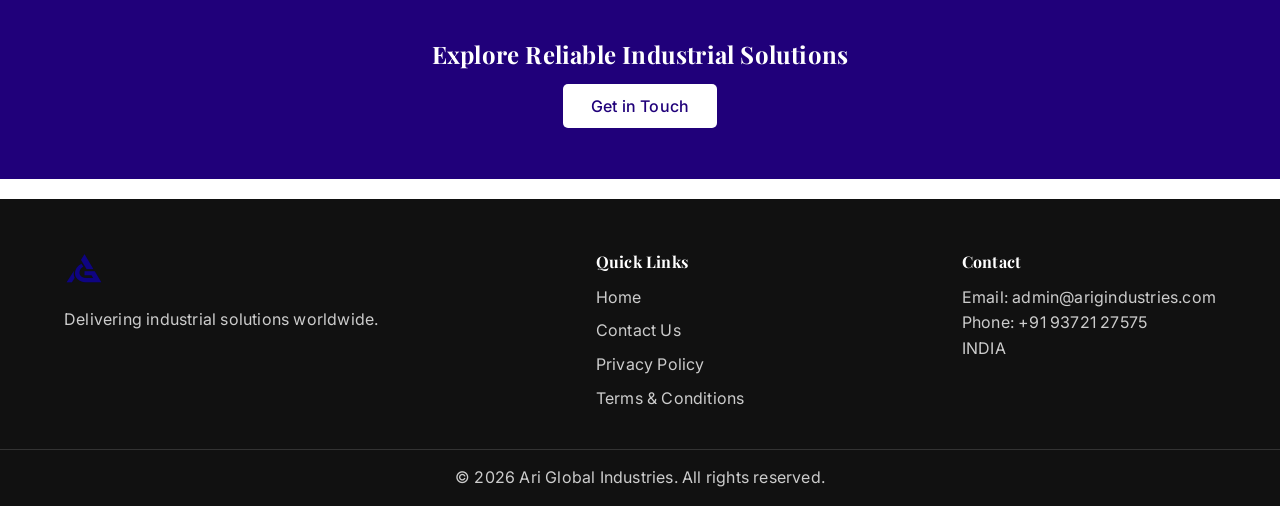
==== commit c058d61c: "Update about.html" ====
--- a/about.html
+++ b/about.html
@@ -74,7 +74,7 @@
             <h2>Leadership</h2>
 
             <p style="margin-top:20px; text-align: justify;">
-                Founded by Arjun Sharma in (2020), Ari Global Industries was established with a clear objective, that is to streamline global trade by connecting dependable manufacturing ecosystems with evolving international requirements.
+                Founded by Arjun Sharma, Ari Global Industries was established with a clear objective, that is to streamline global trade by connecting dependable manufacturing ecosystems with evolving international requirements.
                 <br><br>
                 From the outset, the vision has been to go beyond conventional trading models by integrating sourcing expertise, operational discipline, and technical coordination into a single, efficient framework.
                 <br><br>
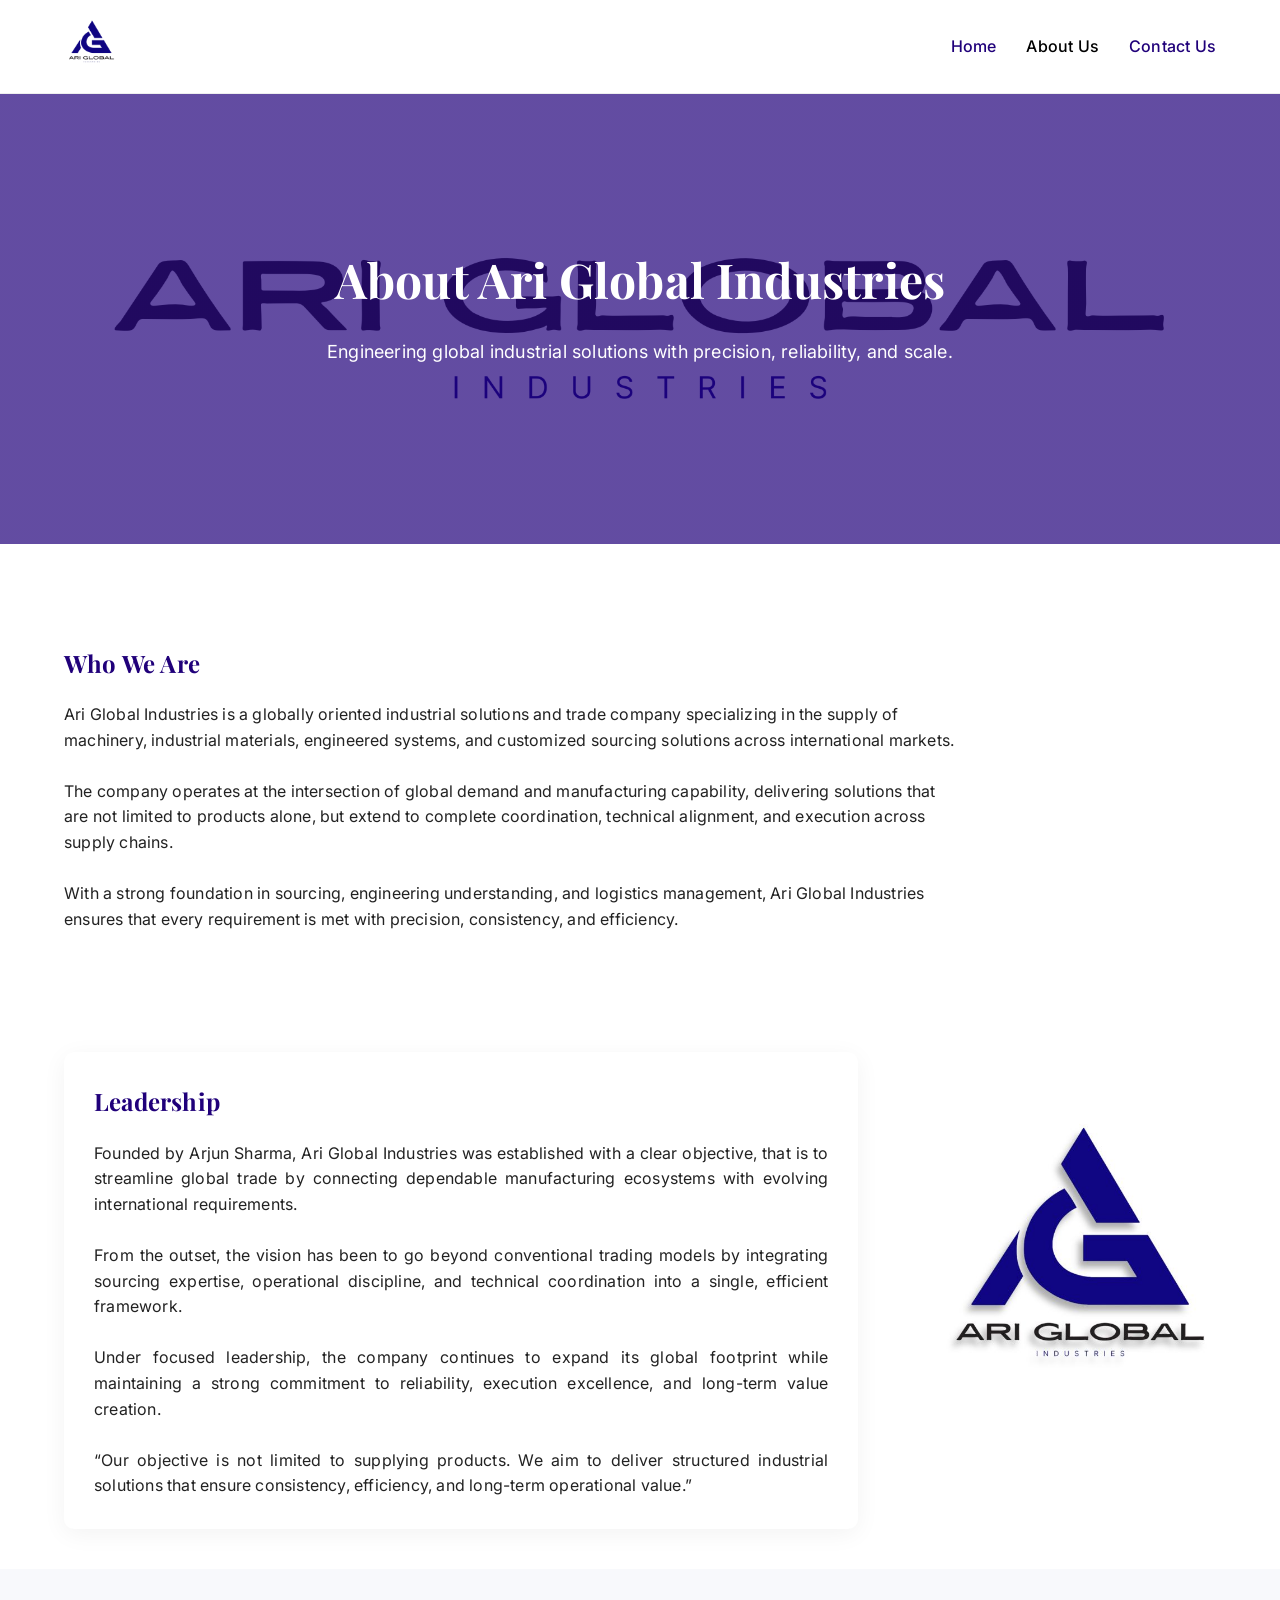
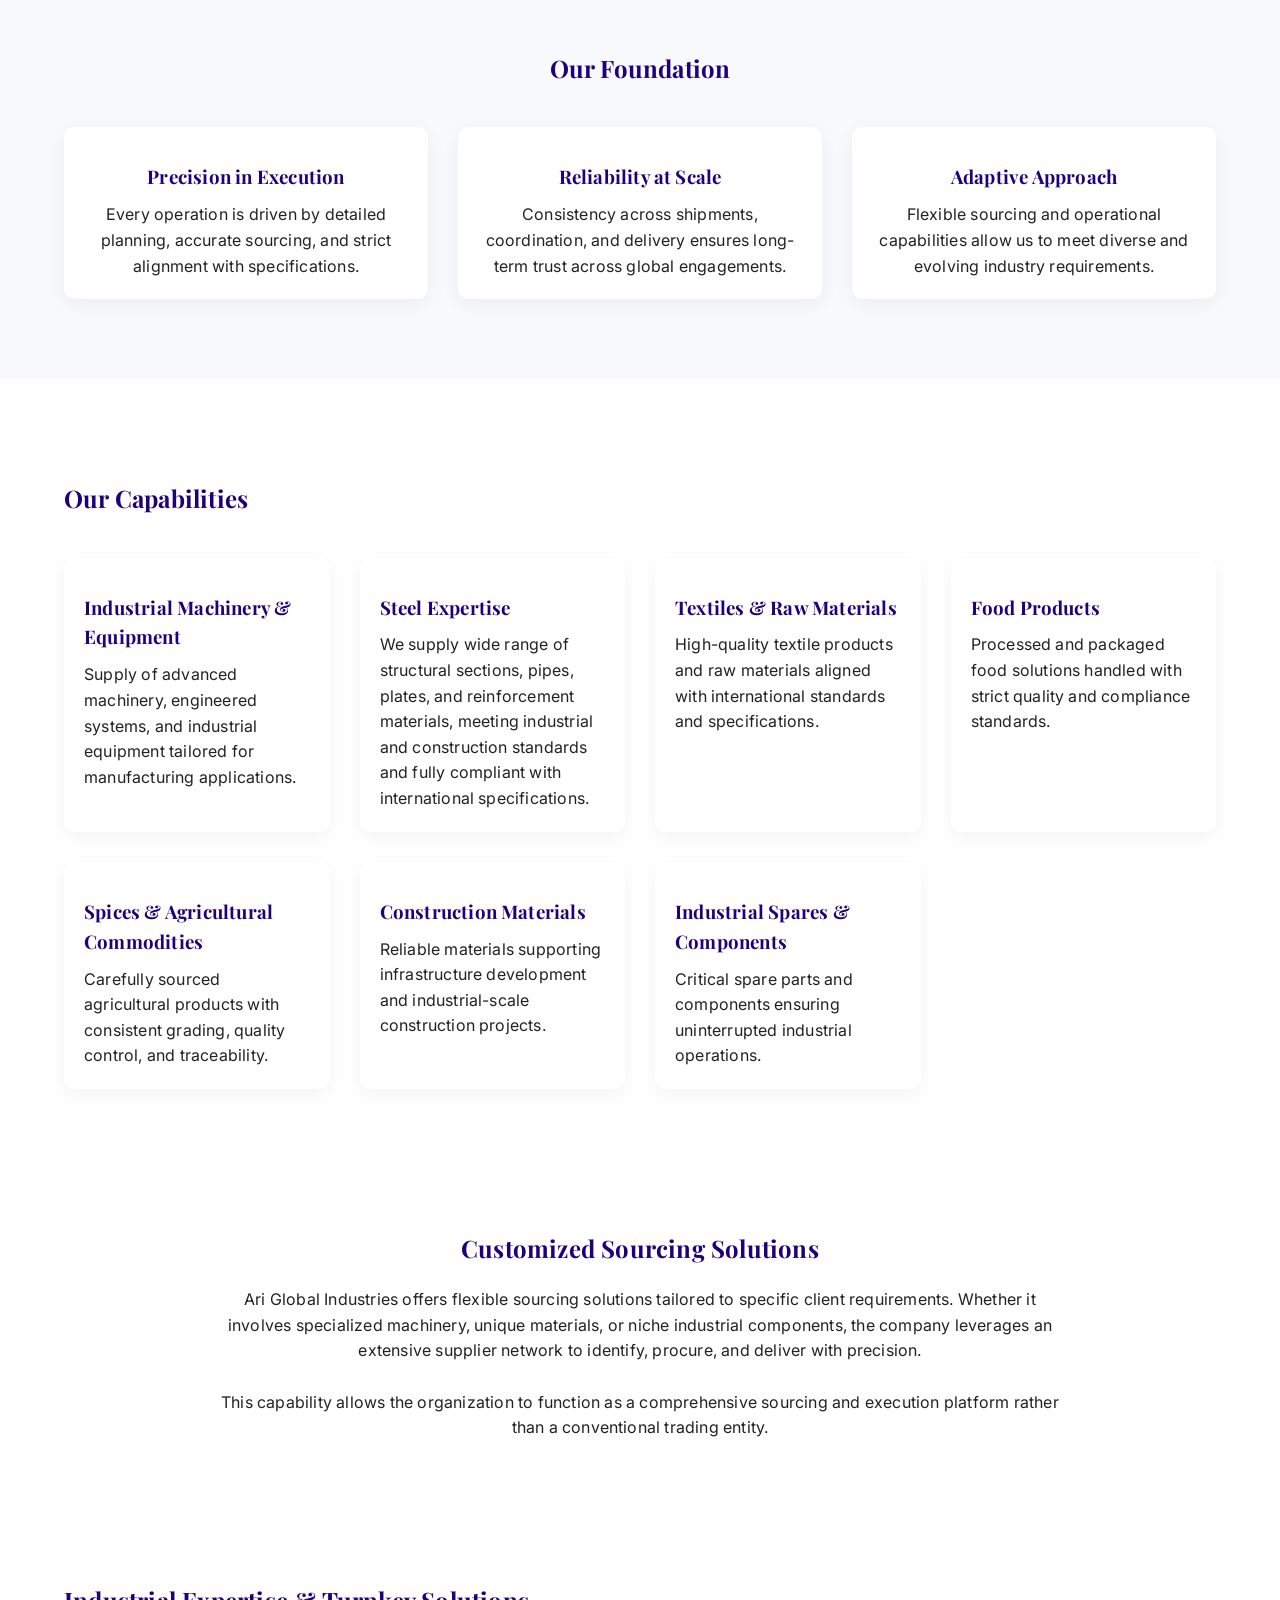
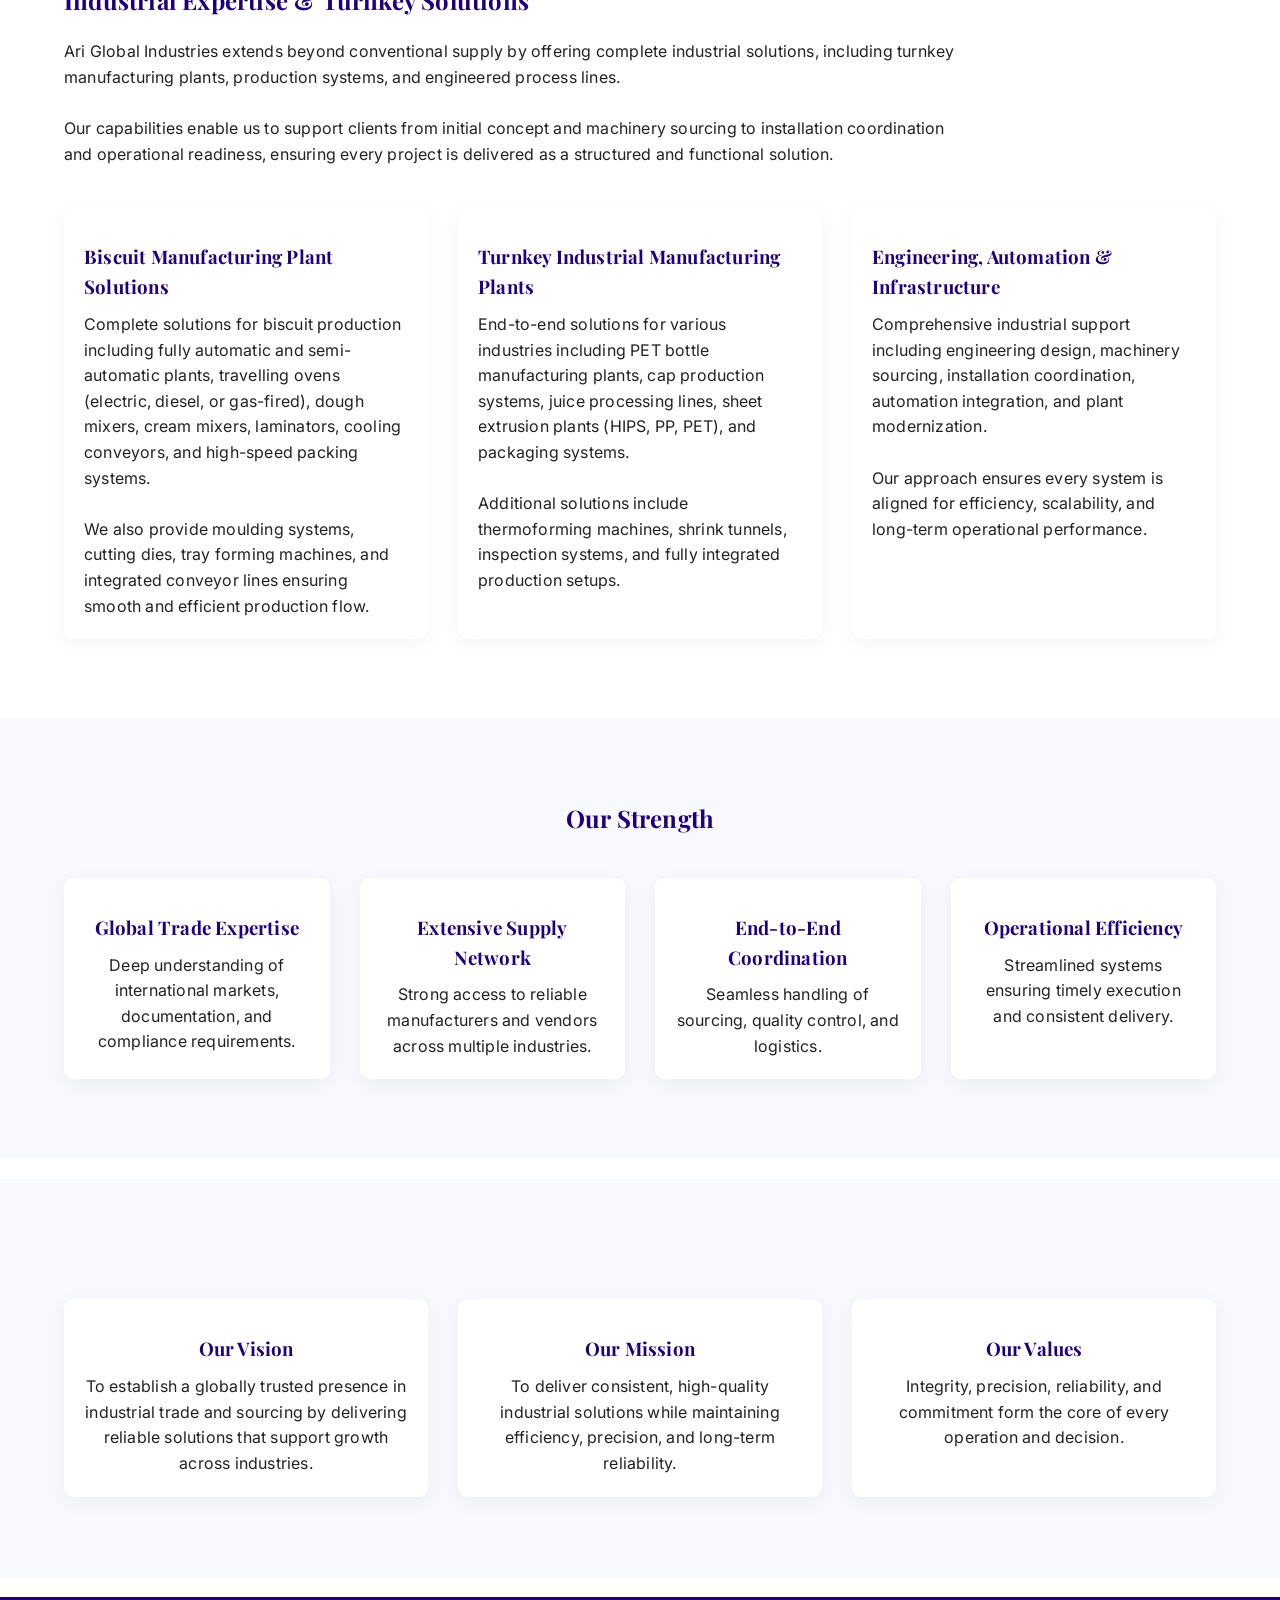
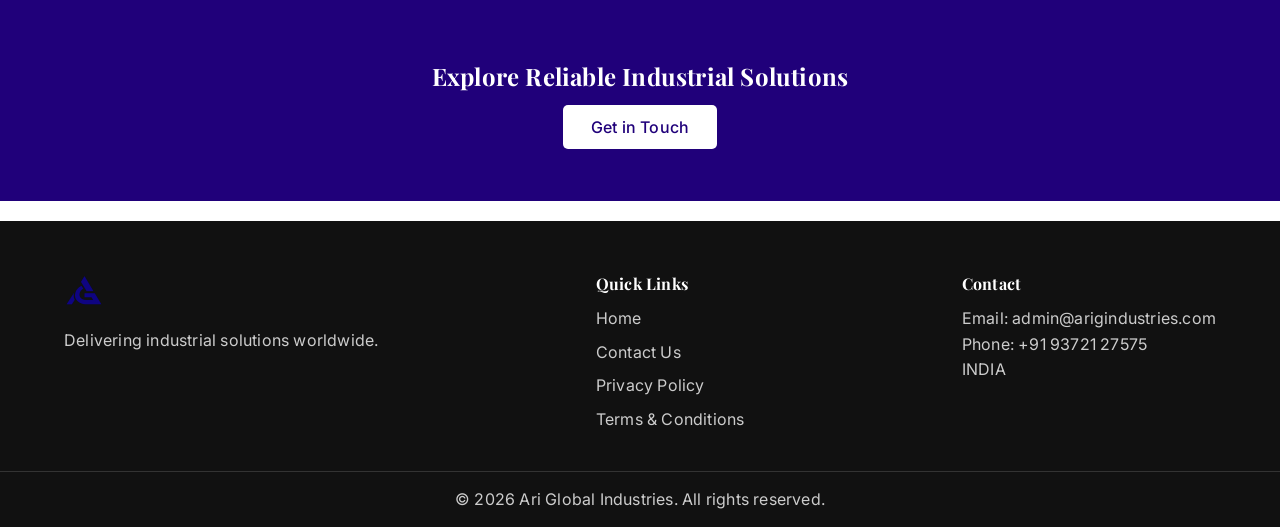
==== commit 527922b2: "Update about.html" ====
--- a/about.html
+++ b/about.html
@@ -126,6 +126,11 @@
         </div>
 
         <div class="card fade-in">
+            <h3>Steel Expertise</h3>
+            <p>We supply wide range of structural sections, pipes, plates, and reinforcement materials, meeting industrial and construction standards and fully compliant with international specifications.</p>
+        </div>
+
+        <div class="card fade-in">
             <h3>Textiles & Raw Materials</h3>
             <p>High-quality textile products and raw materials aligned with international standards and specifications.</p>
         </div>
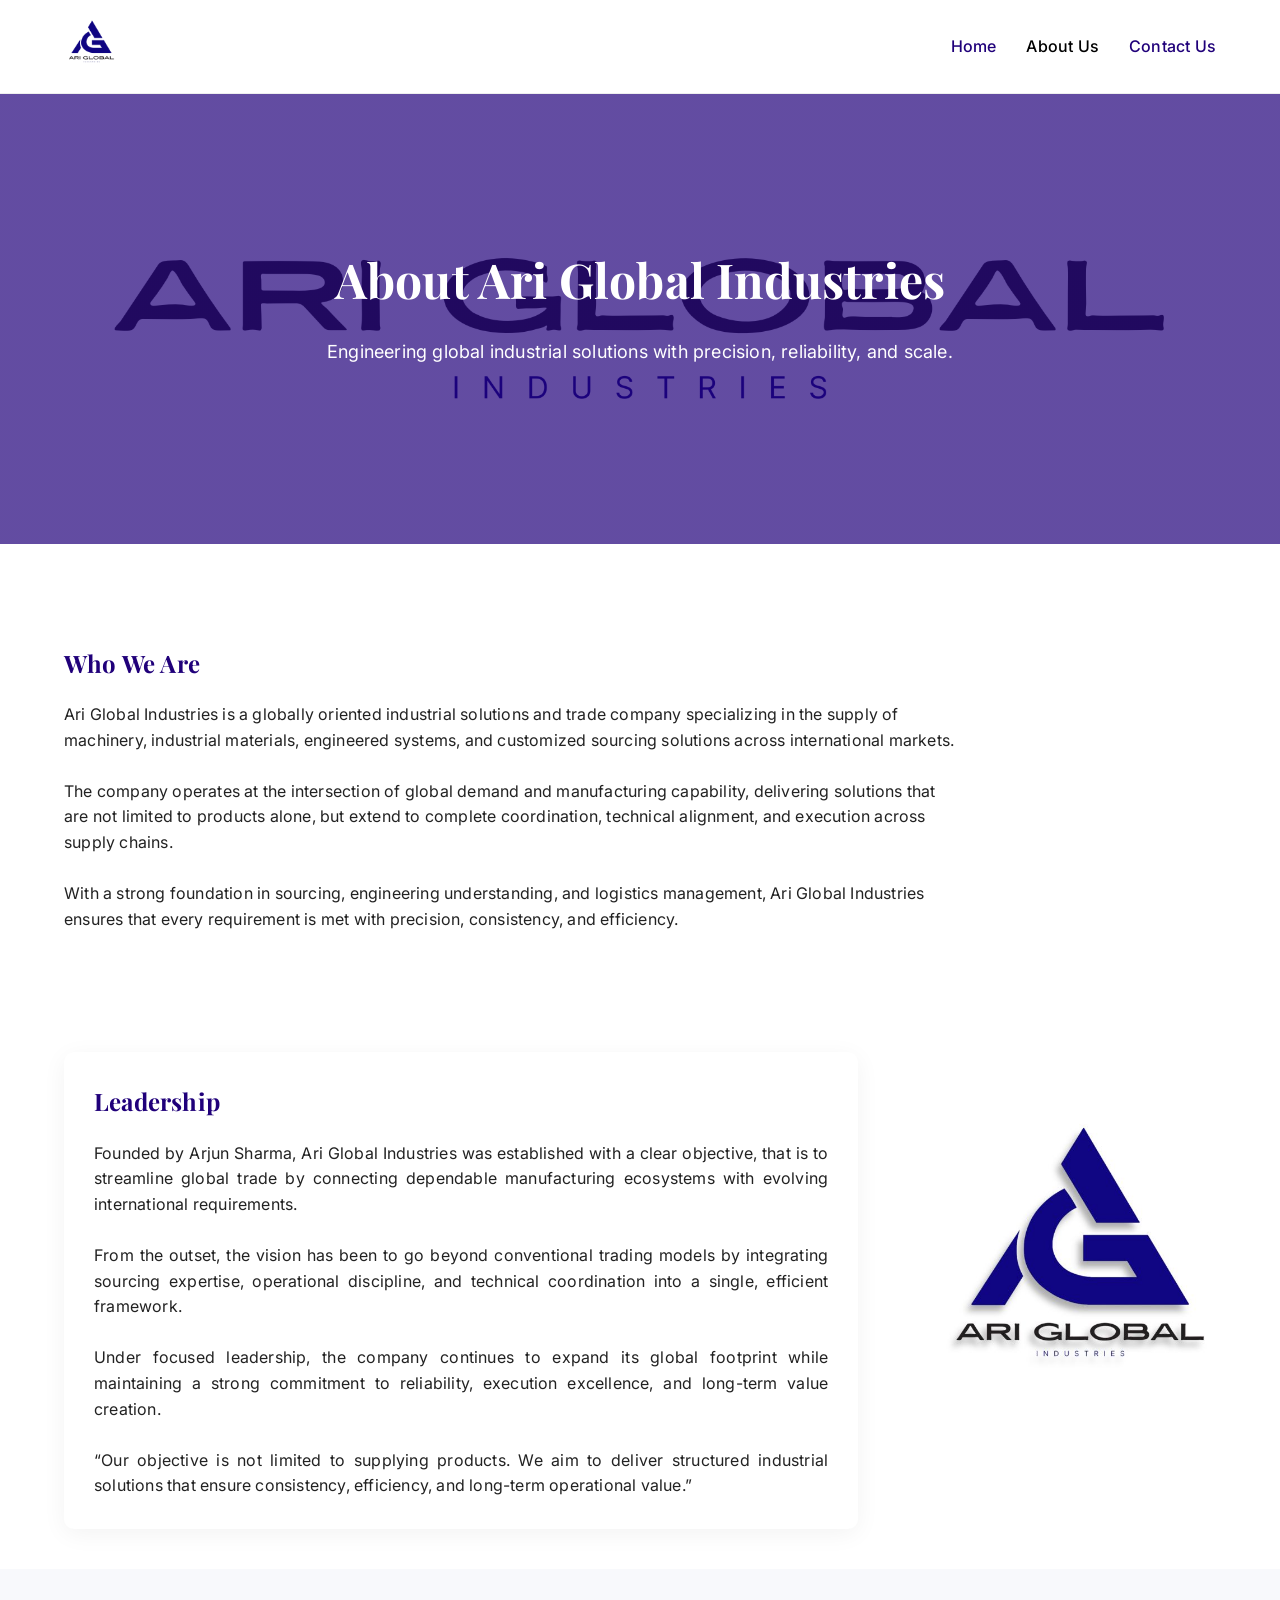
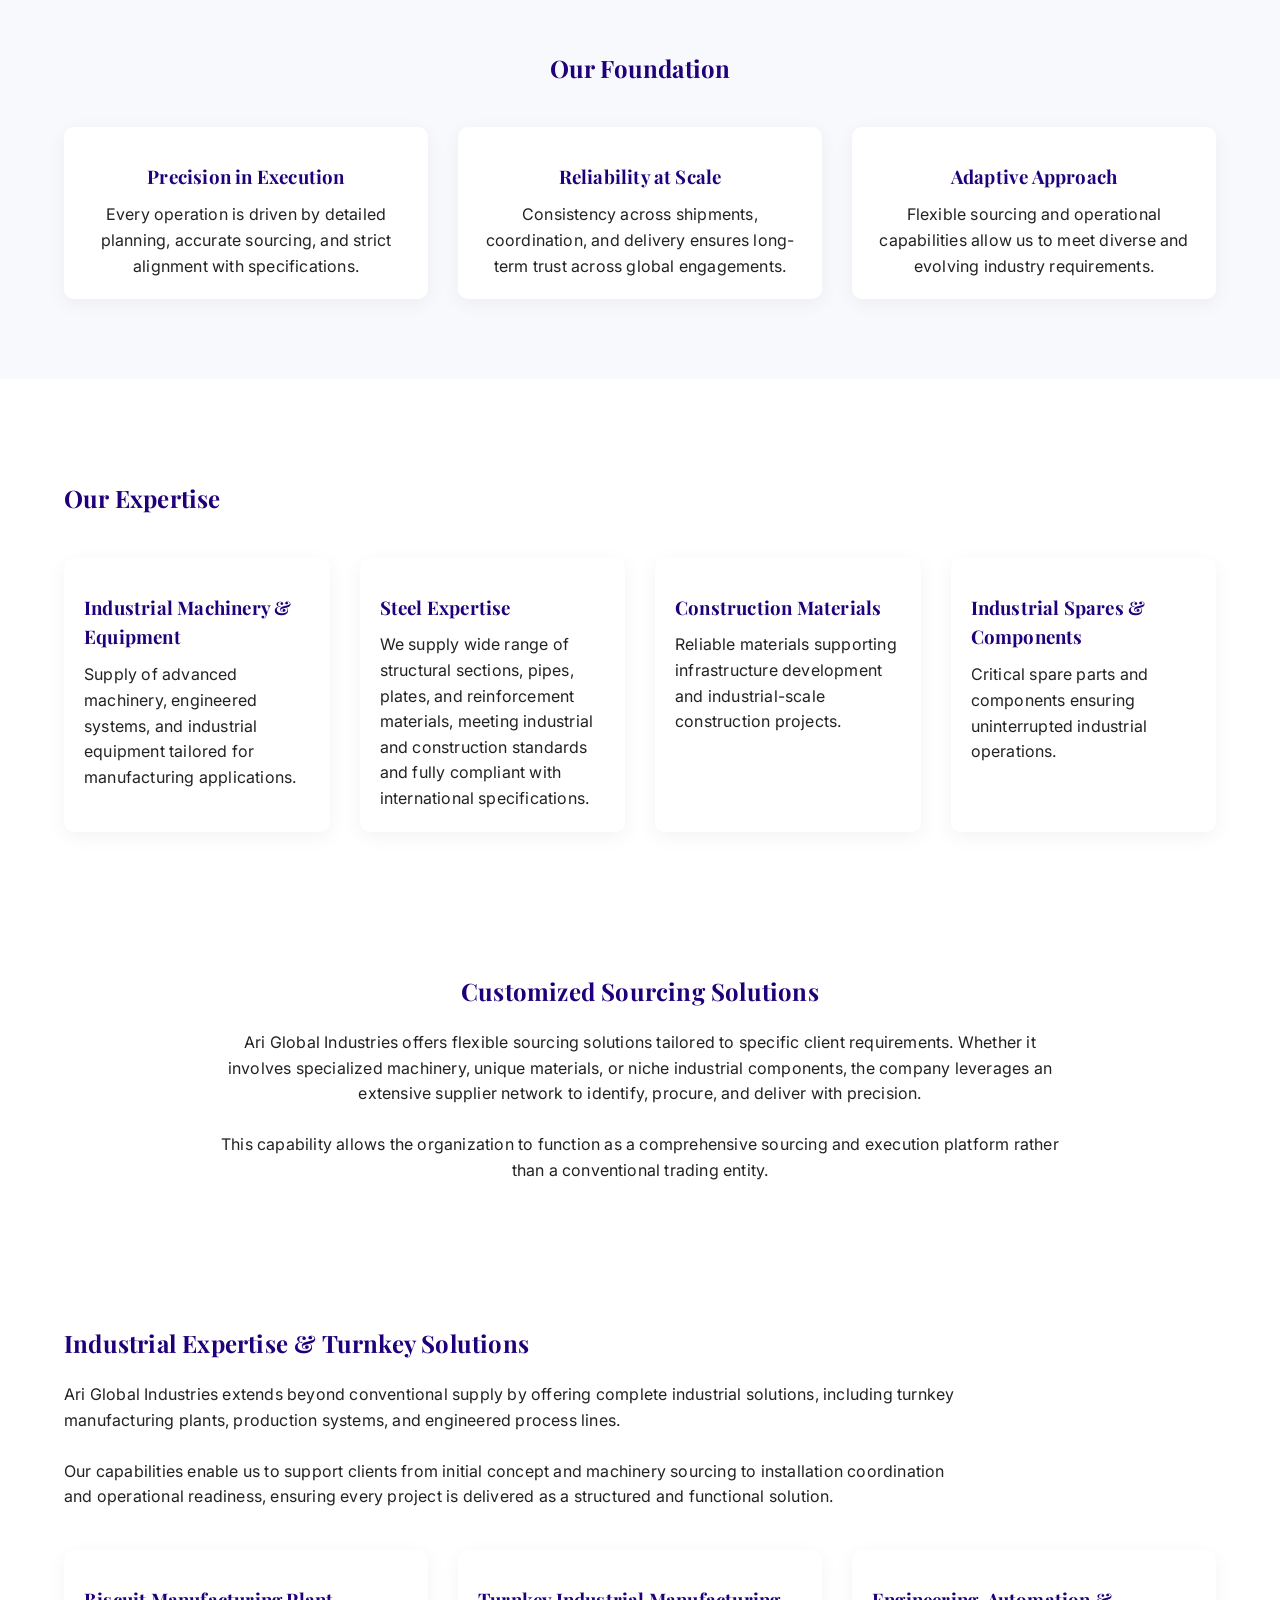
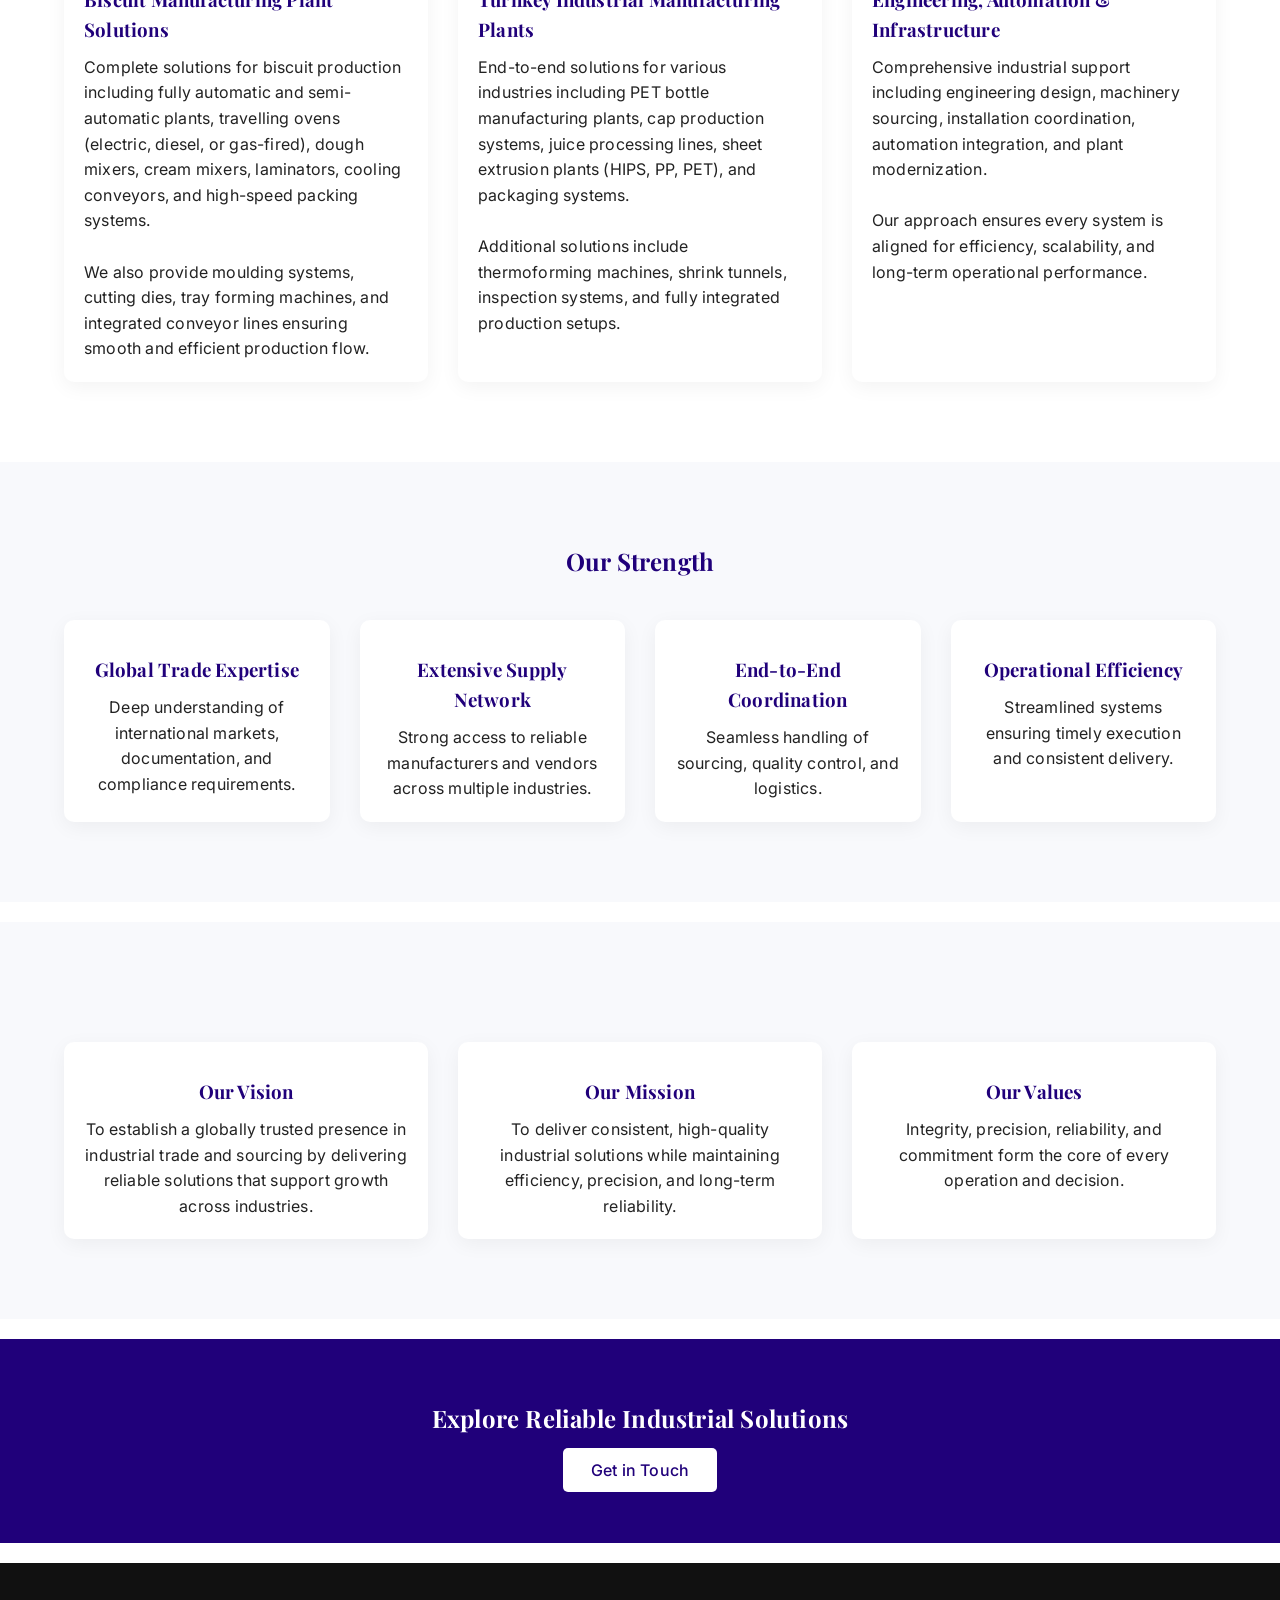
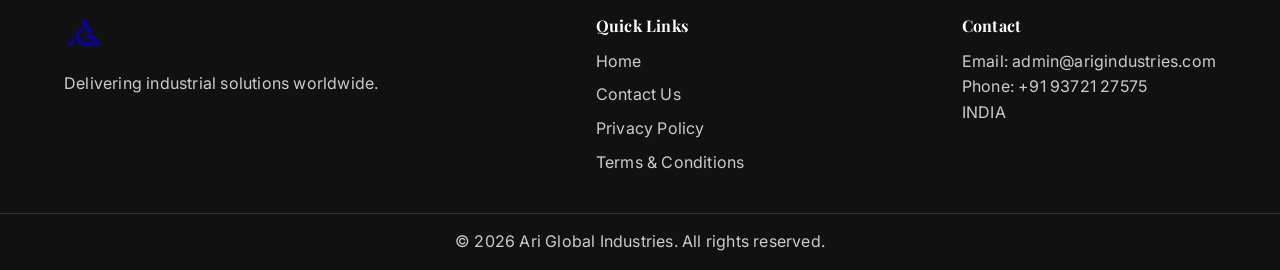
==== commit 2115e5ca: "Update about.html" ====
--- a/about.html
+++ b/about.html
@@ -117,7 +117,7 @@
 
 <!-- CAPABILITIES -->
 <section class="container" style="padding: 80px 0;">
-    <h2>Our Capabilities</h2>
+    <h2>Our Expertise</h2>
 
     <div class="grid" style="margin-top: 40px;">
         <div class="card fade-in">
@@ -128,21 +128,6 @@
         <div class="card fade-in">
             <h3>Steel Expertise</h3>
             <p>We supply wide range of structural sections, pipes, plates, and reinforcement materials, meeting industrial and construction standards and fully compliant with international specifications.</p>
-        </div>
-
-        <div class="card fade-in">
-            <h3>Textiles & Raw Materials</h3>
-            <p>High-quality textile products and raw materials aligned with international standards and specifications.</p>
-        </div>
-
-        <div class="card fade-in">
-            <h3>Food Products</h3>
-            <p>Processed and packaged food solutions handled with strict quality and compliance standards.</p>
-        </div>
-
-        <div class="card fade-in">
-            <h3>Spices & Agricultural Commodities</h3>
-            <p>Carefully sourced agricultural products with consistent grading, quality control, and traceability.</p>
         </div>
 
         <div class="card fade-in">
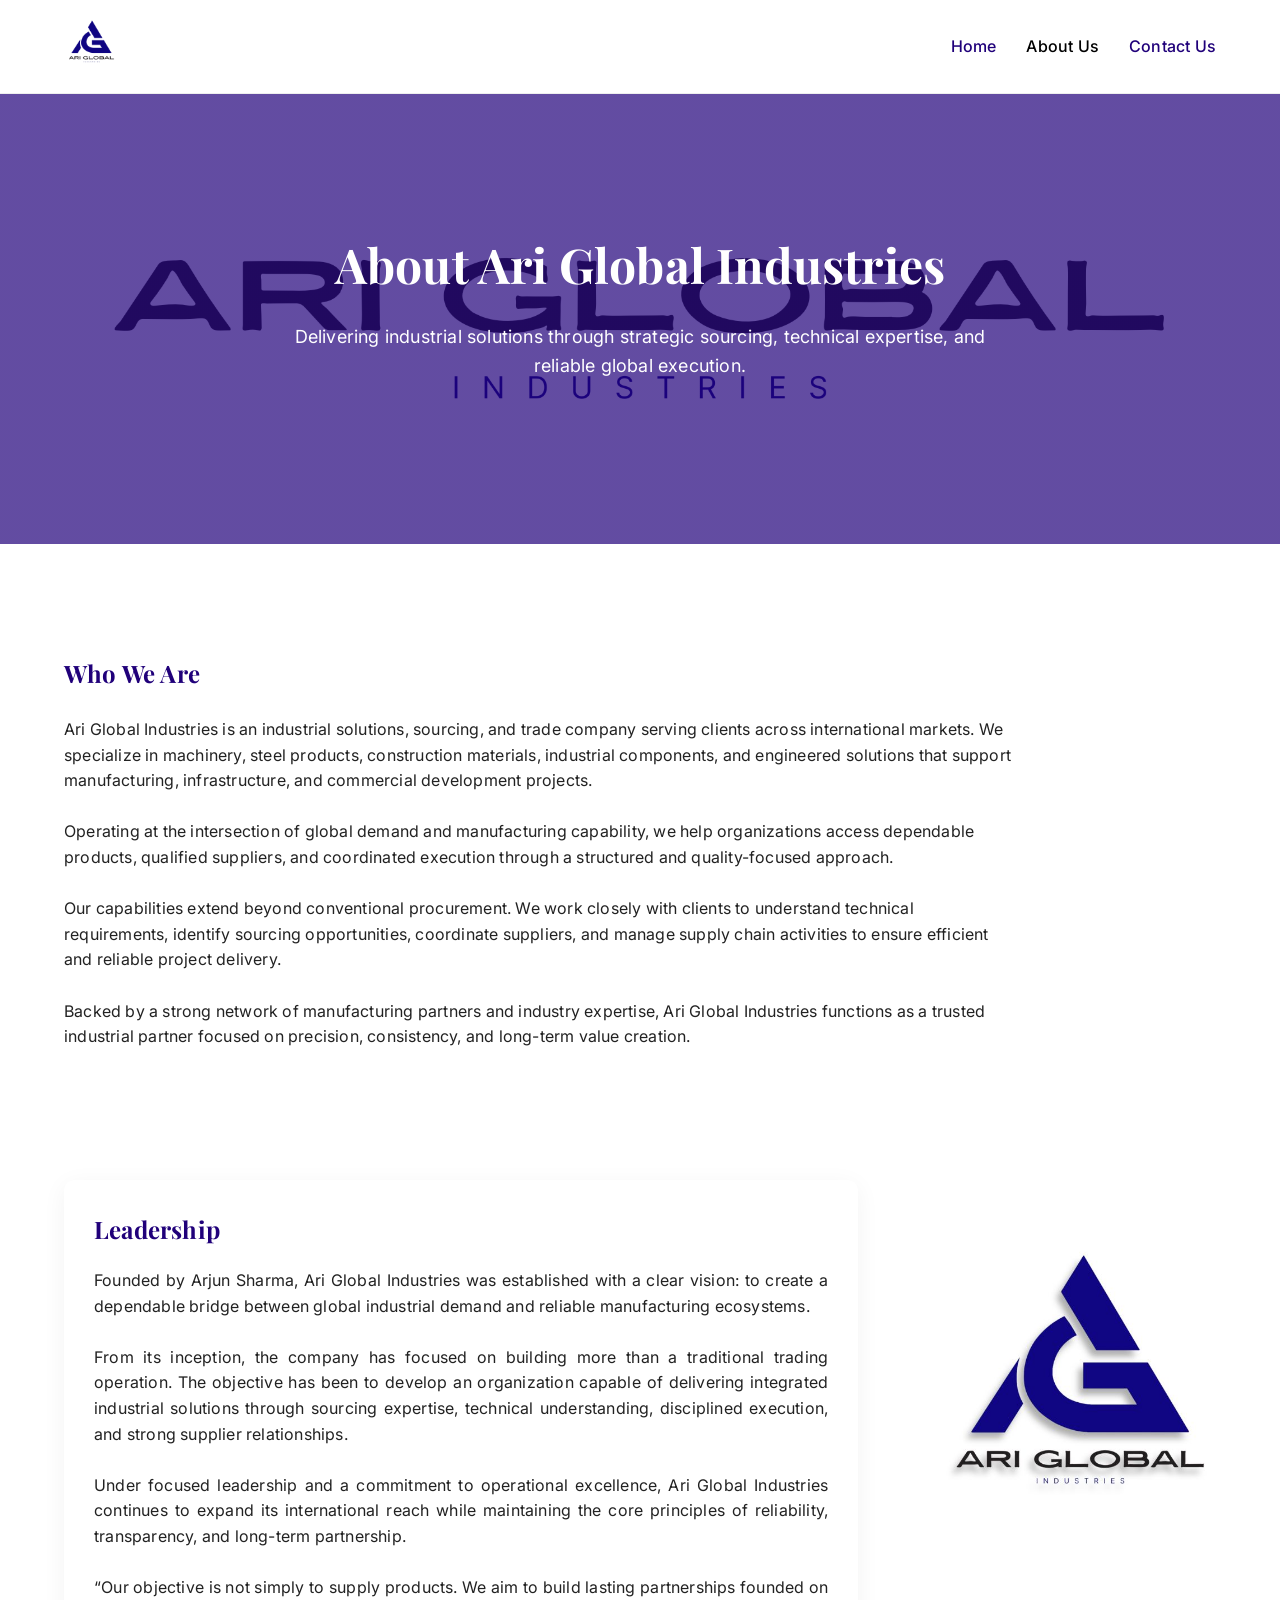
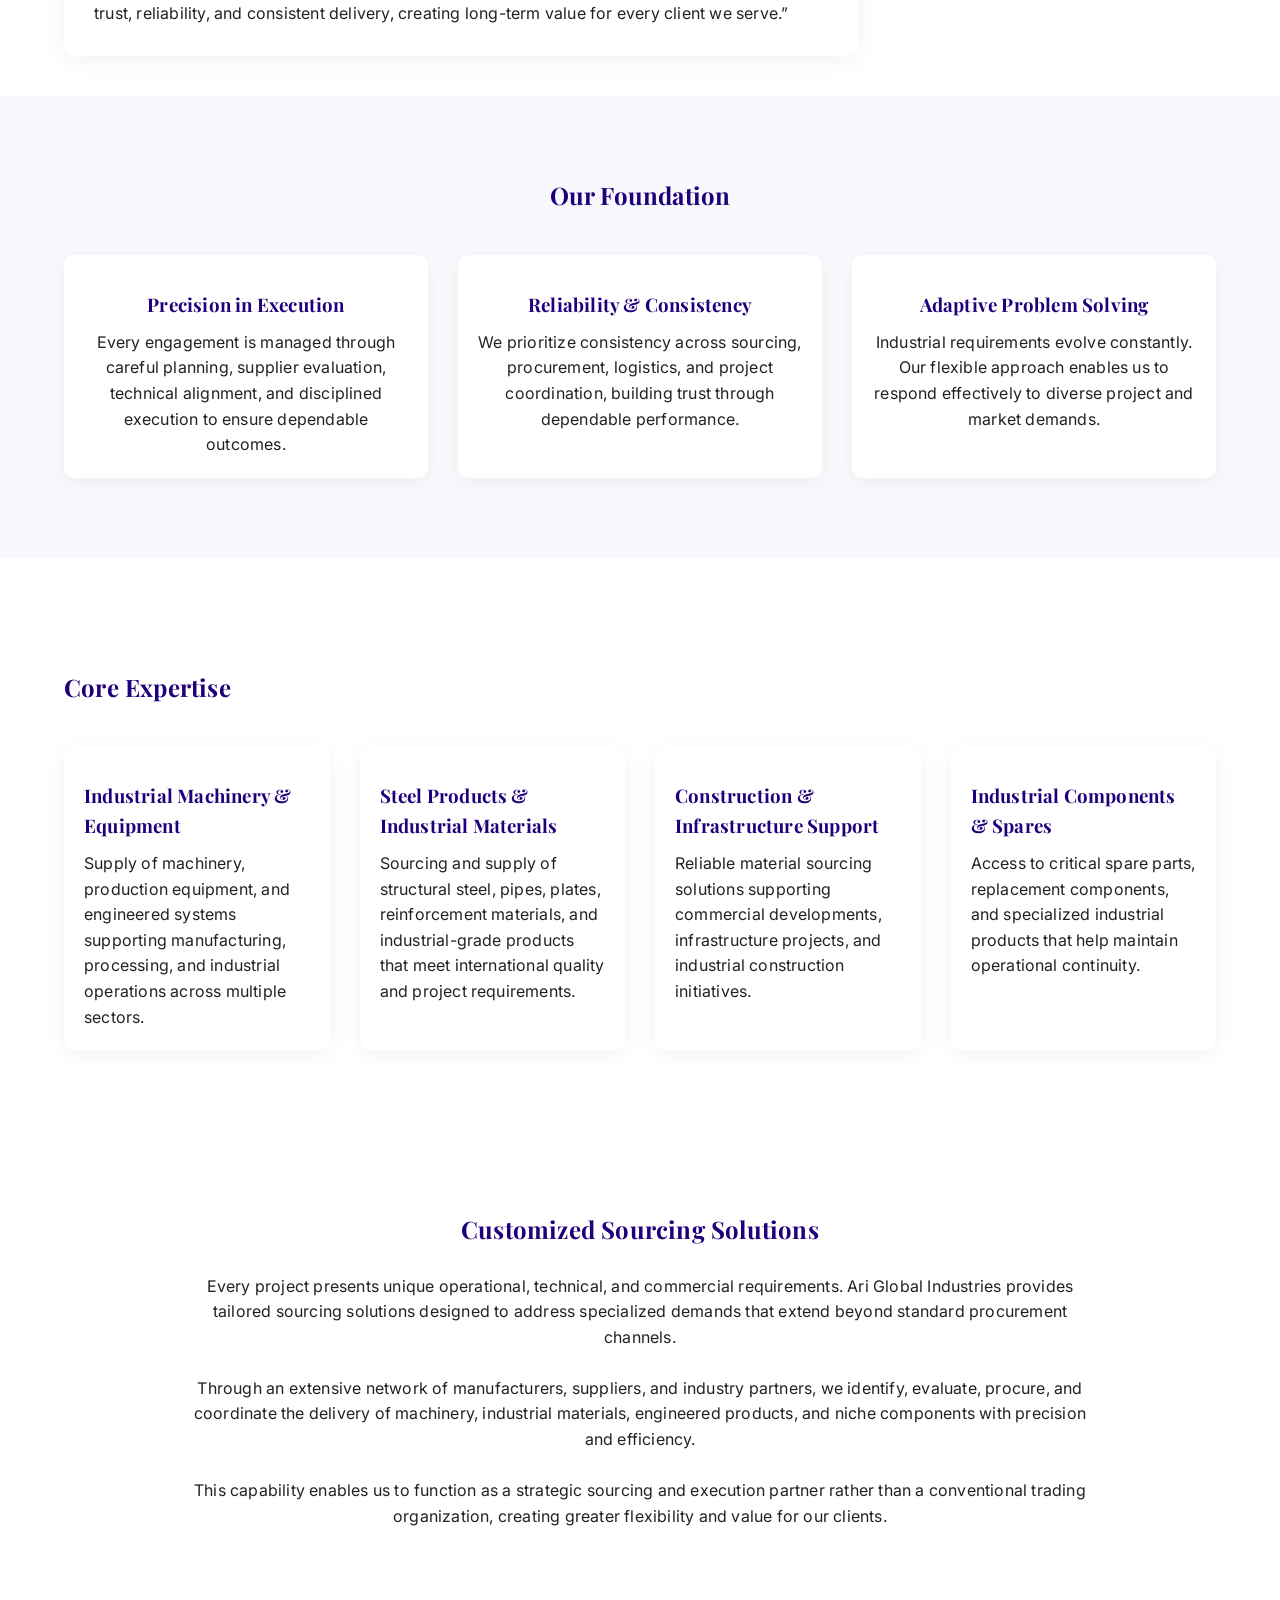
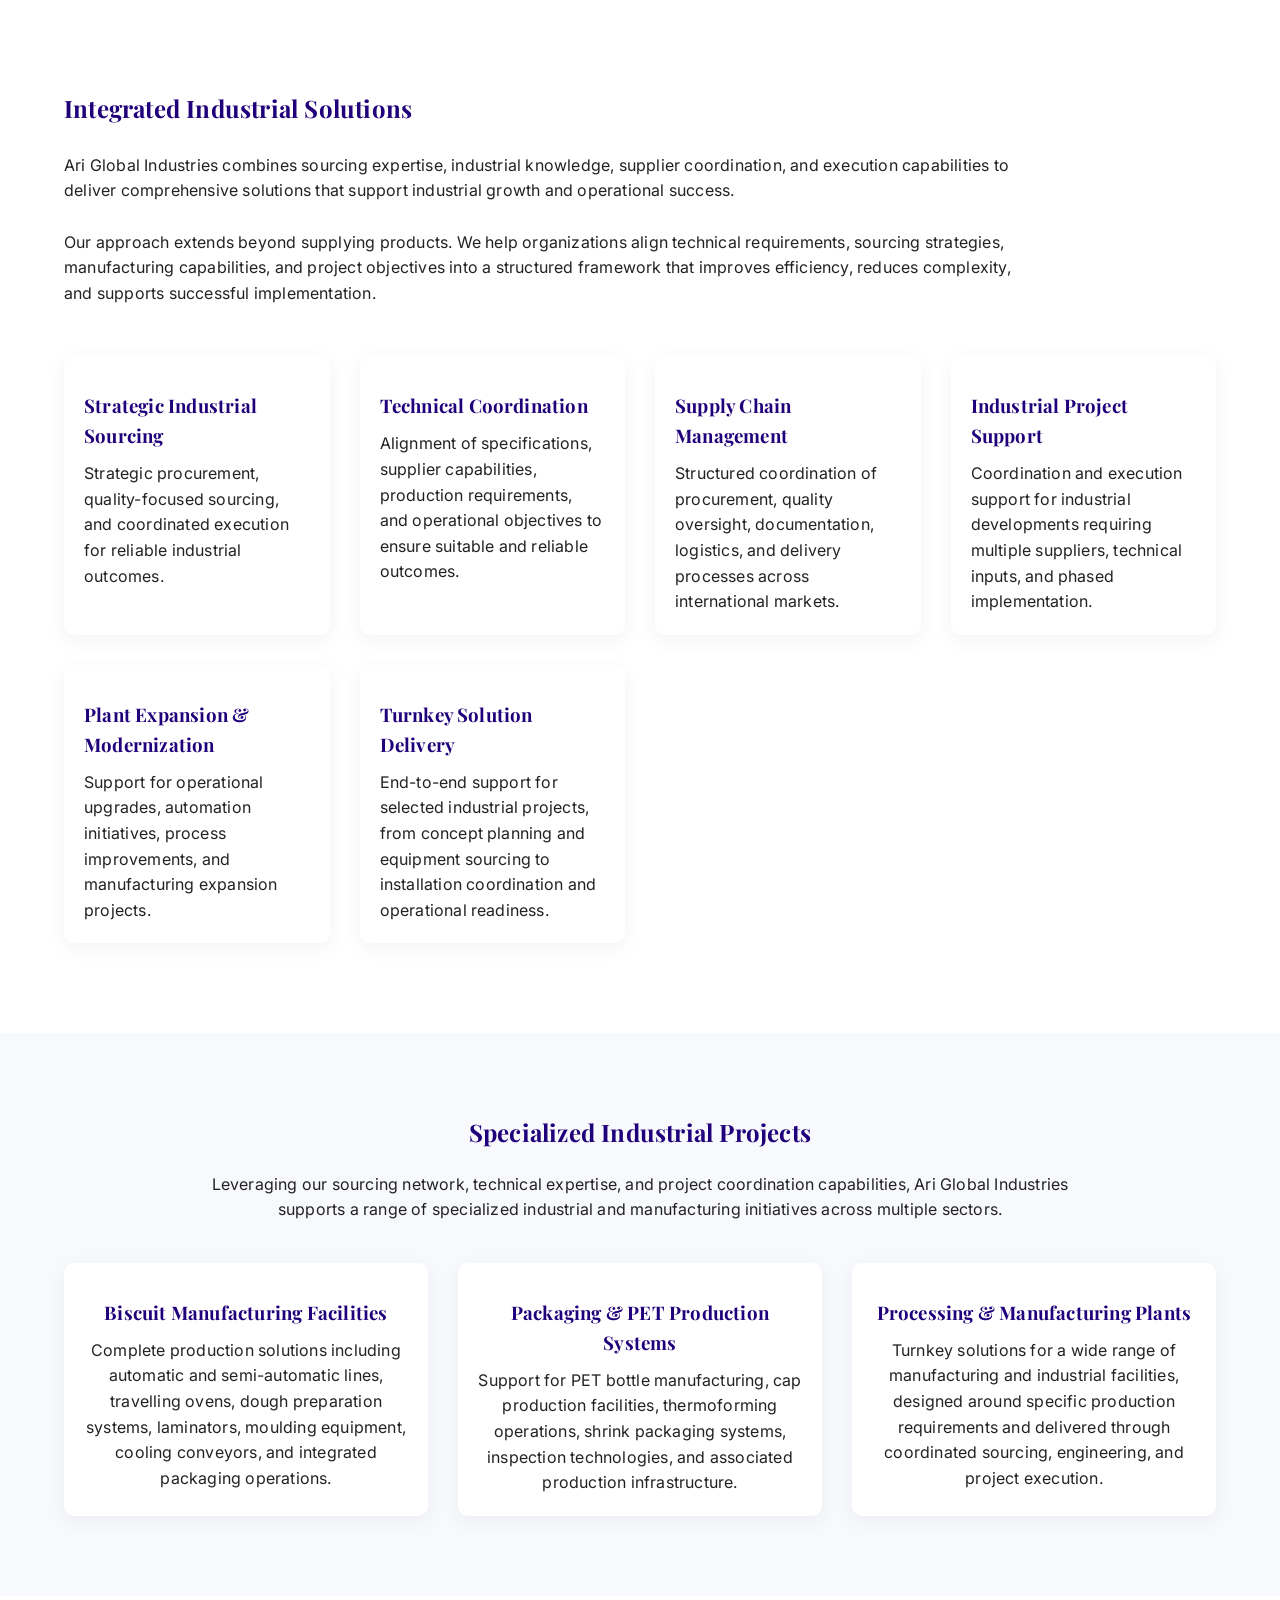
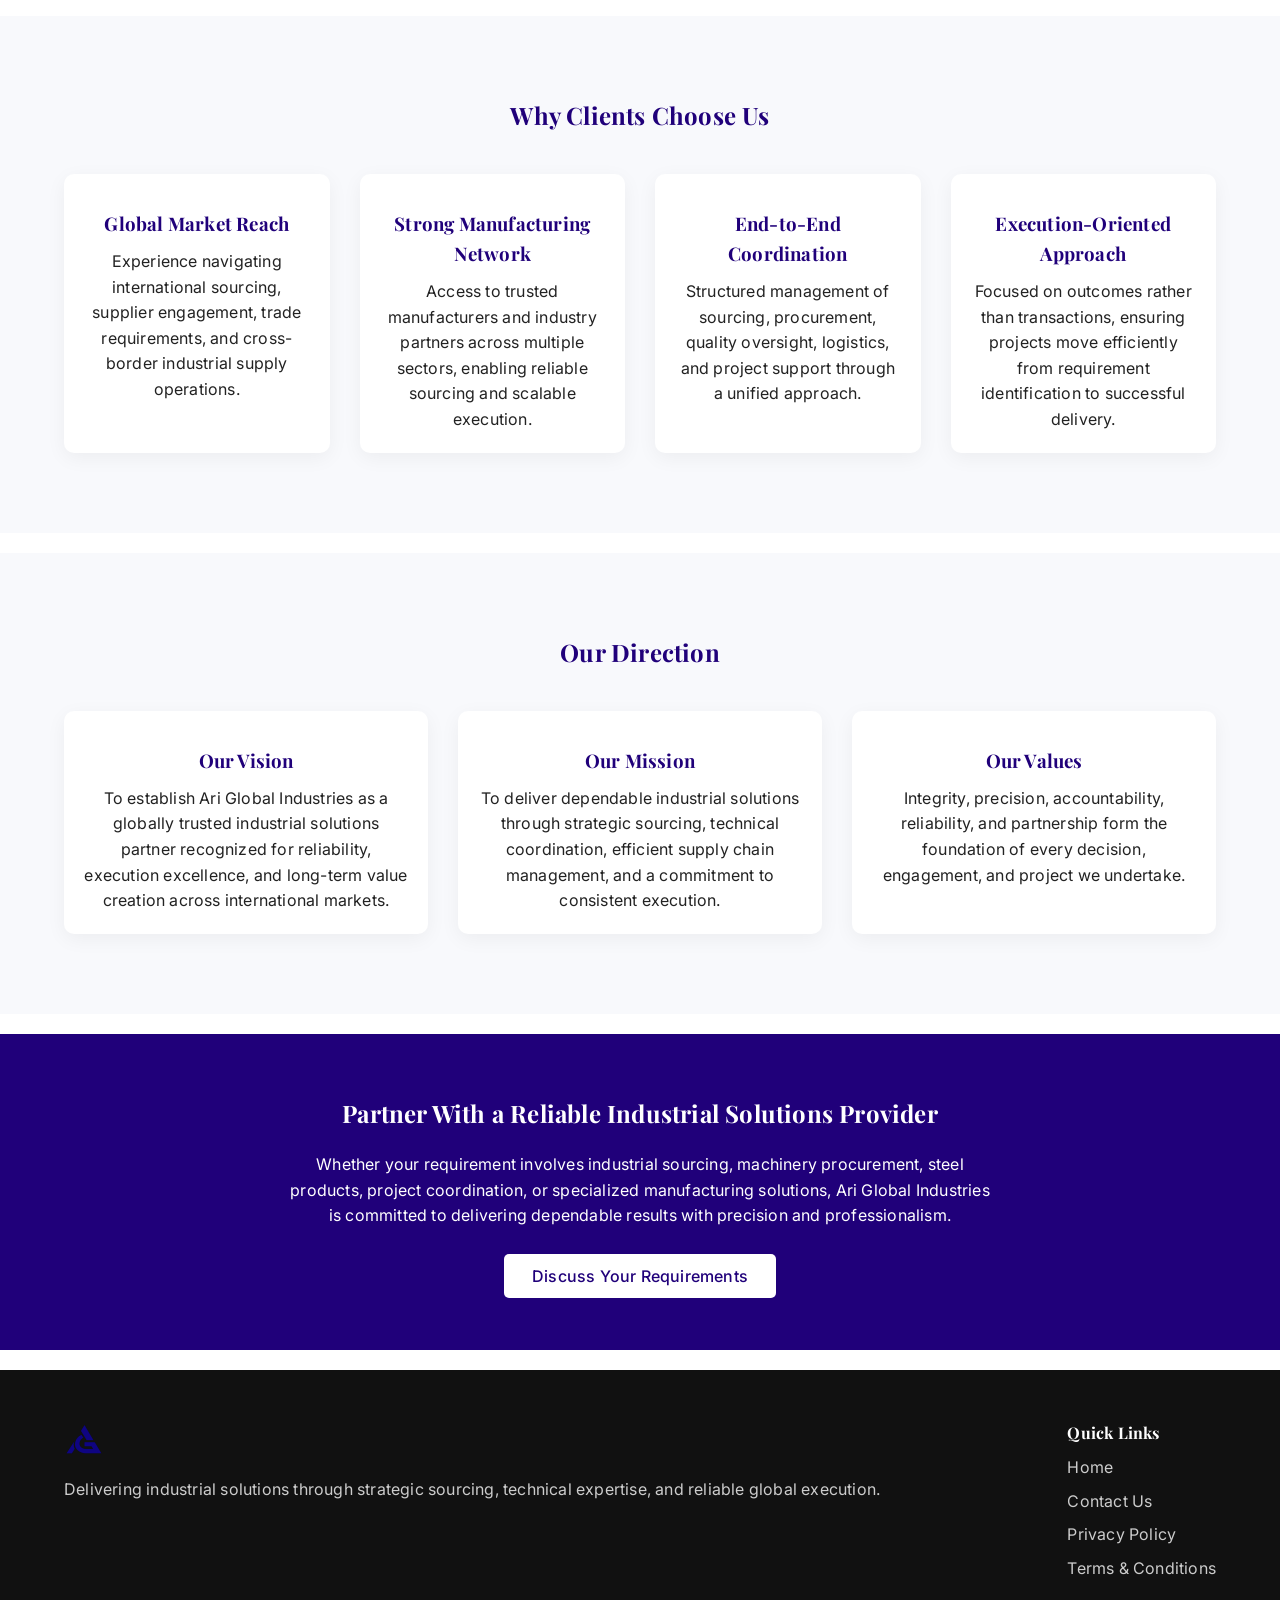
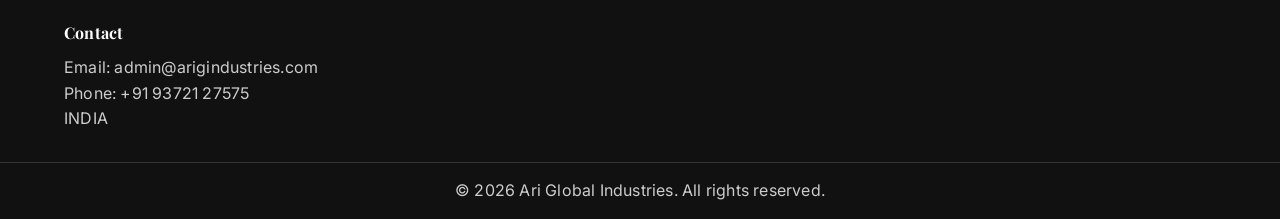
==== commit f9b4b5da: "Update about.html" ====
--- a/about.html
+++ b/about.html
@@ -3,8 +3,8 @@
 <head>
     <meta charset="UTF-8">
 
-<link rel="canonical" href="https://arigindustries.com/about">
-    
+    <link rel="canonical" href="https://arigindustries.com/about">
+
     <meta name="viewport" content="width=device-width, initial-scale=1.0">
 
     <title>About Us | Ari Global Industries</title>
@@ -22,8 +22,8 @@
     <link rel="stylesheet" href="style.css">
 
     <!-- SEO -->
-    <meta name="description" content="Ari Global Industries is a globally focused industrial solutions company delivering machinery, textiles, food products, spices, construction materials and engineered supply solutions.">
-    <meta name="keywords" content="industrial solutions India, global supply company, machinery supply, textile supply, spices supply, Ari Global Industries">
+    <meta name="description" content="Ari Global Industries is a globally focused industrial solutions company specializing in sourcing, supply, engineering coordination, industrial materials, machinery, steel products, and turnkey project support.">
+    <meta name="keywords" content="industrial solutions, machinery supply, steel products, construction materials, industrial sourcing, turnkey projects, Ari Global Industries">
     <meta name="author" content="Ari Global Industries">
 </head>
 
@@ -50,238 +50,418 @@
 <section class="hero" style="height: 50vh;">
     <div class="hero-content">
         <h1>About Ari Global Industries</h1>
-        <p>Engineering global industrial solutions with precision, reliability, and scale.</p>
-    </div>
-</section>
-
-<!-- INTRO -->
-<section class="container" style="padding: 80px 0;">
+        <p>
+            Delivering industrial solutions through strategic sourcing, technical expertise, and reliable global execution.
+        </p>
+    </div>
+</section>
+
+<!-- WHO WE ARE -->
+<section class="container" style="padding: 90px 0;">
+
     <h2>Who We Are</h2>
-    <p style="margin-top: 20px; max-width: 900px;">
-        Ari Global Industries is a globally oriented industrial solutions and trade company specializing in the supply of machinery, industrial materials, engineered systems, and customized sourcing solutions across international markets.
-        <br><br>
-        The company operates at the intersection of global demand and manufacturing capability, delivering solutions that are not limited to products alone, but extend to complete coordination, technical alignment, and execution across supply chains.
-        <br><br>
-        With a strong foundation in sourcing, engineering understanding, and logistics management, Ari Global Industries ensures that every requirement is met with precision, consistency, and efficiency.
+
+    <p style="margin-top: 25px; max-width: 950px;">
+        Ari Global Industries is an industrial solutions, sourcing, and trade company serving clients across international markets. We specialize in machinery, steel products, construction materials, industrial components, and engineered solutions that support manufacturing, infrastructure, and commercial development projects.
+        <br><br>
+        Operating at the intersection of global demand and manufacturing capability, we help organizations access dependable products, qualified suppliers, and coordinated execution through a structured and quality-focused approach.
+        <br><br>
+        Our capabilities extend beyond conventional procurement. We work closely with clients to understand technical requirements, identify sourcing opportunities, coordinate suppliers, and manage supply chain activities to ensure efficient and reliable project delivery.
+        <br><br>
+        Backed by a strong network of manufacturing partners and industry expertise, Ari Global Industries functions as a trusted industrial partner focused on precision, consistency, and long-term value creation.
     </p>
+
 </section>
 
 <!-- LEADERSHIP -->
 <section class="container fade-in" style="padding: 40px 0;">
+
     <div class="leadership-grid">
 
         <div class="contact-box">
+
             <h2>Leadership</h2>
 
             <p style="margin-top:20px; text-align: justify;">
-                Founded by Arjun Sharma, Ari Global Industries was established with a clear objective, that is to streamline global trade by connecting dependable manufacturing ecosystems with evolving international requirements.
+
+                Founded by Arjun Sharma, Ari Global Industries was established with a clear vision: to create a dependable bridge between global industrial demand and reliable manufacturing ecosystems.
+
                 <br><br>
-                From the outset, the vision has been to go beyond conventional trading models by integrating sourcing expertise, operational discipline, and technical coordination into a single, efficient framework.
+
+                From its inception, the company has focused on building more than a traditional trading operation. The objective has been to develop an organization capable of delivering integrated industrial solutions through sourcing expertise, technical understanding, disciplined execution, and strong supplier relationships.
+
                 <br><br>
-                Under focused leadership, the company continues to expand its global footprint while maintaining a strong commitment to reliability, execution excellence, and long-term value creation.
+
+                Under focused leadership and a commitment to operational excellence, Ari Global Industries continues to expand its international reach while maintaining the core principles of reliability, transparency, and long-term partnership.
+
                 <br><br>
-                “Our objective is not limited to supplying products. We aim to deliver structured industrial solutions that ensure consistency, efficiency, and long-term operational value.”
-            </p>
+
+                “Our objective is not simply to supply products. We aim to build lasting partnerships founded on trust, reliability, and consistent delivery, creating long-term value for every client we serve.”
+            </p>
+
         </div>
 
         <div class="leadership-image-container">
-           <img src="images/founder.jpg" alt="Founder" class="leadership-image">
-        </div>
-
-    </div>
-</section>
-
+            <img src="images/founder.jpg" alt="Founder" class="leadership-image">
+        </div>
+
+    </div>
+
+</section>
 <!-- FOUNDATION -->
 <section class="industries fade-in">
+
     <div class="container">
+
         <h2>Our Foundation</h2>
 
         <div class="grid">
+
             <div class="card fade-in">
                 <h3>Precision in Execution</h3>
-                <p>Every operation is driven by detailed planning, accurate sourcing, and strict alignment with specifications.</p>
-            </div>
-
-            <div class="card fade-in">
-                <h3>Reliability at Scale</h3>
-                <p>Consistency across shipments, coordination, and delivery ensures long-term trust across global engagements.</p>
-            </div>
-
-            <div class="card fade-in">
-                <h3>Adaptive Approach</h3>
-                <p>Flexible sourcing and operational capabilities allow us to meet diverse and evolving industry requirements.</p>
-            </div>
-        </div>
-    </div>
-</section>
-
-<!-- CAPABILITIES -->
-<section class="container" style="padding: 80px 0;">
-    <h2>Our Expertise</h2>
-
-    <div class="grid" style="margin-top: 40px;">
+                <p>
+                    Every engagement is managed through careful planning, supplier evaluation, technical alignment, and disciplined execution to ensure dependable outcomes.
+                </p>
+            </div>
+
+            <div class="card fade-in">
+                <h3>Reliability & Consistency</h3>
+                <p>
+                    We prioritize consistency across sourcing, procurement, logistics, and project coordination, building trust through dependable performance.
+                </p>
+            </div>
+
+            <div class="card fade-in">
+                <h3>Adaptive Problem Solving</h3>
+                <p>
+                    Industrial requirements evolve constantly. Our flexible approach enables us to respond effectively to diverse project and market demands.
+                </p>
+            </div>
+
+        </div>
+
+    </div>
+
+</section>
+
+<!-- EXPERTISE -->
+<section class="container" style="padding: 90px 0;">
+
+    <h2>Core Expertise</h2>
+
+    <div class="grid" style="margin-top:40px;">
+
         <div class="card fade-in">
             <h3>Industrial Machinery & Equipment</h3>
-            <p>Supply of advanced machinery, engineered systems, and industrial equipment tailored for manufacturing applications.</p>
-        </div>
-
-        <div class="card fade-in">
-            <h3>Steel Expertise</h3>
-            <p>We supply wide range of structural sections, pipes, plates, and reinforcement materials, meeting industrial and construction standards and fully compliant with international specifications.</p>
-        </div>
-
-        <div class="card fade-in">
-            <h3>Construction Materials</h3>
-            <p>Reliable materials supporting infrastructure development and industrial-scale construction projects.</p>
-        </div>
-
-        <div class="card fade-in">
-            <h3>Industrial Spares & Components</h3>
-            <p>Critical spare parts and components ensuring uninterrupted industrial operations.</p>
-        </div>
-    </div>
-</section>
-
-<!-- CUSTOM -->
-<section class="container fade-in" style="padding: 60px 0; text-align:center;">
+            <p>
+                Supply of machinery, production equipment, and engineered systems supporting manufacturing, processing, and industrial operations across multiple sectors.
+            </p>
+        </div>
+
+        <div class="card fade-in">
+            <h3>Steel Products & Industrial Materials</h3>
+            <p>
+                Sourcing and supply of structural steel, pipes, plates, reinforcement materials, and industrial-grade products that meet international quality and project requirements.
+            </p>
+        </div>
+
+        <div class="card fade-in">
+            <h3>Construction & Infrastructure Support</h3>
+            <p>
+                Reliable material sourcing solutions supporting commercial developments, infrastructure projects, and industrial construction initiatives.
+            </p>
+        </div>
+
+        <div class="card fade-in">
+            <h3>Industrial Components & Spares</h3>
+            <p>
+                Access to critical spare parts, replacement components, and specialized industrial products that help maintain operational continuity.
+            </p>
+        </div>
+
+    </div>
+
+</section>
+
+<!-- CUSTOMIZED SOURCING -->
+<section class="container fade-in" style="padding: 70px 0; text-align:center;">
+
     <h2>Customized Sourcing Solutions</h2>
-    <p style="margin-top:20px; max-width:850px; margin-inline:auto;">
-        Ari Global Industries offers flexible sourcing solutions tailored to specific client requirements. Whether it involves specialized machinery, unique materials, or niche industrial components, the company leverages an extensive supplier network to identify, procure, and deliver with precision.
-        <br><br>
-        This capability allows the organization to function as a comprehensive sourcing and execution platform rather than a conventional trading entity.
+
+    <p style="margin-top:25px; max-width:900px; margin-inline:auto;">
+
+        Every project presents unique operational, technical, and commercial requirements. Ari Global Industries provides tailored sourcing solutions designed to address specialized demands that extend beyond standard procurement channels.
+
+        <br><br>
+
+        Through an extensive network of manufacturers, suppliers, and industry partners, we identify, evaluate, procure, and coordinate the delivery of machinery, industrial materials, engineered products, and niche components with precision and efficiency.
+
+        <br><br>
+
+        This capability enables us to function as a strategic sourcing and execution partner rather than a conventional trading organization, creating greater flexibility and value for our clients.
+
     </p>
-</section>
-
-<!-- ================= INDUSTRIAL EXPERTISE ================= -->
-<section class="container" style="padding: 80px 0;">
-    <h2>Industrial Expertise & Turnkey Solutions</h2>
-
-    <p style="margin-top:20px; max-width:900px;">
-        Ari Global Industries extends beyond conventional supply by offering complete industrial solutions, including turnkey manufacturing plants, production systems, and engineered process lines.
-        <br><br>
-        Our capabilities enable us to support clients from initial concept and machinery sourcing to installation coordination and operational readiness, ensuring every project is delivered as a structured and functional solution.
+
+</section>
+
+<!-- INTEGRATED INDUSTRIAL SOLUTIONS -->
+<section class="container" style="padding: 90px 0;">
+
+    <h2>Integrated Industrial Solutions</h2>
+
+    <p style="margin-top:25px; max-width:950px;">
+
+        Ari Global Industries combines sourcing expertise, industrial knowledge, supplier coordination, and execution capabilities to deliver comprehensive solutions that support industrial growth and operational success.
+
+        <br><br>
+
+        Our approach extends beyond supplying products. We help organizations align technical requirements, sourcing strategies, manufacturing capabilities, and project objectives into a structured framework that improves efficiency, reduces complexity, and supports successful implementation.
+
     </p>
 
-    <!-- Biscuit Plant -->
-    <div class="grid" style="margin-top:40px;">
-        <div class="card fade-in">
-            <h3>Biscuit Manufacturing Plant Solutions</h3>
-            <p>
-                Complete solutions for biscuit production including fully automatic and semi-automatic plants, travelling ovens (electric, diesel, or gas-fired), dough mixers, cream mixers, laminators, cooling conveyors, and high-speed packing systems.
-                <br><br>
-                We also provide moulding systems, cutting dies, tray forming machines, and integrated conveyor lines ensuring smooth and efficient production flow.
-            </p>
-        </div>
-
-        <div class="card fade-in">
-            <h3>Turnkey Industrial Manufacturing Plants</h3>
-            <p>
-                End-to-end solutions for various industries including PET bottle manufacturing plants, cap production systems, juice processing lines, sheet extrusion plants (HIPS, PP, PET), and packaging systems.
-                <br><br>
-                Additional solutions include thermoforming machines, shrink tunnels, inspection systems, and fully integrated production setups.
-            </p>
-        </div>
-
-        <div class="card fade-in">
-            <h3>Engineering, Automation & Infrastructure</h3>
-            <p>
-                Comprehensive industrial support including engineering design, machinery sourcing, installation coordination, automation integration, and plant modernization.
-                <br><br>
-                Our approach ensures every system is aligned for efficiency, scalability, and long-term operational performance.
-            </p>
-        </div>
-    </div>
-</section>
-
+    <div class="grid" style="margin-top:50px;">
+
+        <div class="card fade-in">
+            <h3>Strategic Industrial Sourcing</h3>
+           <p>
+              Strategic procurement, quality-focused sourcing, and coordinated execution for reliable industrial outcomes.
+            </p>
+        </div>
+
+        <div class="card fade-in">
+            <h3>Technical Coordination</h3>
+            <p>
+                Alignment of specifications, supplier capabilities, production requirements, and operational objectives to ensure suitable and reliable outcomes.
+            </p>
+        </div>
+
+        <div class="card fade-in">
+            <h3>Supply Chain Management</h3>
+            <p>
+                Structured coordination of procurement, quality oversight, documentation, logistics, and delivery processes across international markets.
+            </p>
+        </div>
+
+        <div class="card fade-in">
+            <h3>Industrial Project Support</h3>
+            <p>
+                Coordination and execution support for industrial developments requiring multiple suppliers, technical inputs, and phased implementation.
+            </p>
+        </div>
+
+        <div class="card fade-in">
+            <h3>Plant Expansion & Modernization</h3>
+            <p>
+                Support for operational upgrades, automation initiatives, process improvements, and manufacturing expansion projects.
+            </p>
+        </div>
+
+        <div class="card fade-in">
+            <h3>Turnkey Solution Delivery</h3>
+            <p>
+                End-to-end support for selected industrial projects, from concept planning and equipment sourcing to installation coordination and operational readiness.
+            </p>
+        </div>
+
+    </div>
+
+</section>
+
+<!-- SPECIALIZED INDUSTRIAL PROJECTS -->
+<section class="industries fade-in">
+
+    <div class="container">
+
+        <h2>Specialized Industrial Projects</h2>
+
+        <p style="margin-top:20px; max-width:900px; text-align:center; margin-left:auto; margin-right:auto;">
+
+            Leveraging our sourcing network, technical expertise, and project coordination capabilities, Ari Global Industries supports a range of specialized industrial and manufacturing initiatives across multiple sectors.
+
+        </p>
+
+        <div class="grid" style="margin-top:40px;">
+
+            <div class="card fade-in">
+
+                <h3>Biscuit Manufacturing Facilities</h3>
+
+                <p>
+                    Complete production solutions including automatic and semi-automatic lines, travelling ovens, dough preparation systems, laminators, moulding equipment, cooling conveyors, and integrated packaging operations.
+                </p>
+
+            </div>
+
+            <div class="card fade-in">
+
+                <h3>Packaging & PET Production Systems</h3>
+
+                <p>
+                    Support for PET bottle manufacturing, cap production facilities, thermoforming operations, shrink packaging systems, inspection technologies, and associated production infrastructure.
+                </p>
+
+            </div>
+
+            <div class="card fade-in">
+
+                <h3>Processing & Manufacturing Plants</h3>
+
+                <p>
+                    Turnkey solutions for a wide range of manufacturing and industrial facilities, designed around specific production requirements and delivered through coordinated sourcing, engineering, and project execution.
+                </p>
+
+            </div>
+
+        </div>
+
+    </div>
+
+</section>
 <!-- STRENGTH -->
 <section class="industries fade-in">
+
     <div class="container">
-        <h2>Our Strength</h2>
+
+        <h2>Why Clients Choose Us</h2>
 
         <div class="grid">
-            <div class="card fade-in">
-                <h3>Global Trade Expertise</h3>
-                <p>Deep understanding of international markets, documentation, and compliance requirements.</p>
-            </div>
-
-            <div class="card fade-in">
-                <h3>Extensive Supply Network</h3>
-                <p>Strong access to reliable manufacturers and vendors across multiple industries.</p>
+
+            <div class="card fade-in">
+                <h3>Global Market Reach</h3>
+                <p>
+                    Experience navigating international sourcing, supplier engagement, trade requirements, and cross-border industrial supply operations.
+                </p>
+            </div>
+
+            <div class="card fade-in">
+                <h3>Strong Manufacturing Network</h3>
+                <p>
+                    Access to trusted manufacturers and industry partners across multiple sectors, enabling reliable sourcing and scalable execution.
+                </p>
             </div>
 
             <div class="card fade-in">
                 <h3>End-to-End Coordination</h3>
-                <p>Seamless handling of sourcing, quality control, and logistics.</p>
-            </div>
-
-            <div class="card fade-in">
-                <h3>Operational Efficiency</h3>
-                <p>Streamlined systems ensuring timely execution and consistent delivery.</p>
-            </div>
-        </div>
-    </div>
-</section>
-
-<!-- VISION -->
+                <p>
+                    Structured management of sourcing, procurement, quality oversight, logistics, and project support through a unified approach.
+                </p>
+            </div>
+
+            <div class="card fade-in">
+                <h3>Execution-Oriented Approach</h3>
+                <p>
+                    Focused on outcomes rather than transactions, ensuring projects move efficiently from requirement identification to successful delivery.
+                </p>
+            </div>
+
+        </div>
+
+    </div>
+
+</section>
+
+<!-- VISION / MISSION / VALUES -->
 <section class="industries fade-in">
+
     <div class="container">
+
+        <h2 style="margin-bottom:40px;">Our Direction</h2>
+
         <div class="grid">
-            <div class="card fade-in">
+
+            <div class="card fade-in">
+
                 <h3>Our Vision</h3>
-                <p>
-                    To establish a globally trusted presence in industrial trade and sourcing by delivering reliable solutions that support growth across industries.
-                </p>
-            </div>
-
-            <div class="card fade-in">
+
+                <p>
+                    To establish Ari Global Industries as a globally trusted industrial solutions partner recognized for reliability, execution excellence, and long-term value creation across international markets.
+                </p>
+
+            </div>
+
+            <div class="card fade-in">
+
                 <h3>Our Mission</h3>
-                <p>
-                    To deliver consistent, high-quality industrial solutions while maintaining efficiency, precision, and long-term reliability.
-                </p>
-            </div>
-
-            <div class="card fade-in">
+
+                <p>
+                    To deliver dependable industrial solutions through strategic sourcing, technical coordination, efficient supply chain management, and a commitment to consistent execution.
+                </p>
+
+            </div>
+
+            <div class="card fade-in">
+
                 <h3>Our Values</h3>
-                <p>
-                    Integrity, precision, reliability, and commitment form the core of every operation and decision.
-                </p>
-            </div>
-        </div>
-    </div>
+
+                <p>
+                    Integrity, precision, accountability, reliability, and partnership form the foundation of every decision, engagement, and project we undertake.
+                </p>
+
+            </div>
+
+        </div>
+
+    </div>
+
 </section>
 
 <!-- CTA -->
 <section class="cta fade-in">
+
     <div class="container">
-        <h2>Explore Reliable Industrial Solutions</h2>
-        <a href="contact.html" class="btn">Get in Touch</a>
-    </div>
+
+        <h2>
+            Partner With a Reliable Industrial Solutions Provider
+        </h2>
+
+        <p style="max-width:700px; margin:20px auto 35px;">
+            Whether your requirement involves industrial sourcing, machinery procurement, steel products, project coordination, or specialized manufacturing solutions, Ari Global Industries is committed to delivering dependable results with precision and professionalism.
+        </p>
+
+        <a href="contact.html" class="btn">
+            Discuss Your Requirements
+        </a>
+
+    </div>
+
 </section>
 
 <!-- FOOTER -->
 <footer class="footer">
+
     <div class="container footer-container">
 
         <div>
+
             <img src="images/logo.png" alt="Logo">
-            <p>Delivering industrial solutions worldwide.</p>
+
+            <p>
+                Delivering industrial solutions through strategic sourcing, technical expertise, and reliable global execution.
+            </p>
+
         </div>
 
         <div>
+
             <h4>Quick Links</h4>
+
             <ul>
                 <li><a href="index.html">Home</a></li>
                 <li><a href="contact.html">Contact Us</a></li>
                 <li><a href="privacy-policy.html">Privacy Policy</a></li>
                 <li><a href="terms.html">Terms & Conditions</a></li>
             </ul>
+
         </div>
 
         <div>
+
             <h4>Contact</h4>
+
             <p>Email: admin@arigindustries.com</p>
             <p>Phone: +91 93721 27575</p>
             <p>INDIA</p>
+
         </div>
 
     </div>
@@ -289,6 +469,7 @@
     <div class="footer-bottom">
         <p>© 2026 Ari Global Industries. All rights reserved.</p>
     </div>
+
 </footer>
 
 <script src="script.js"></script>
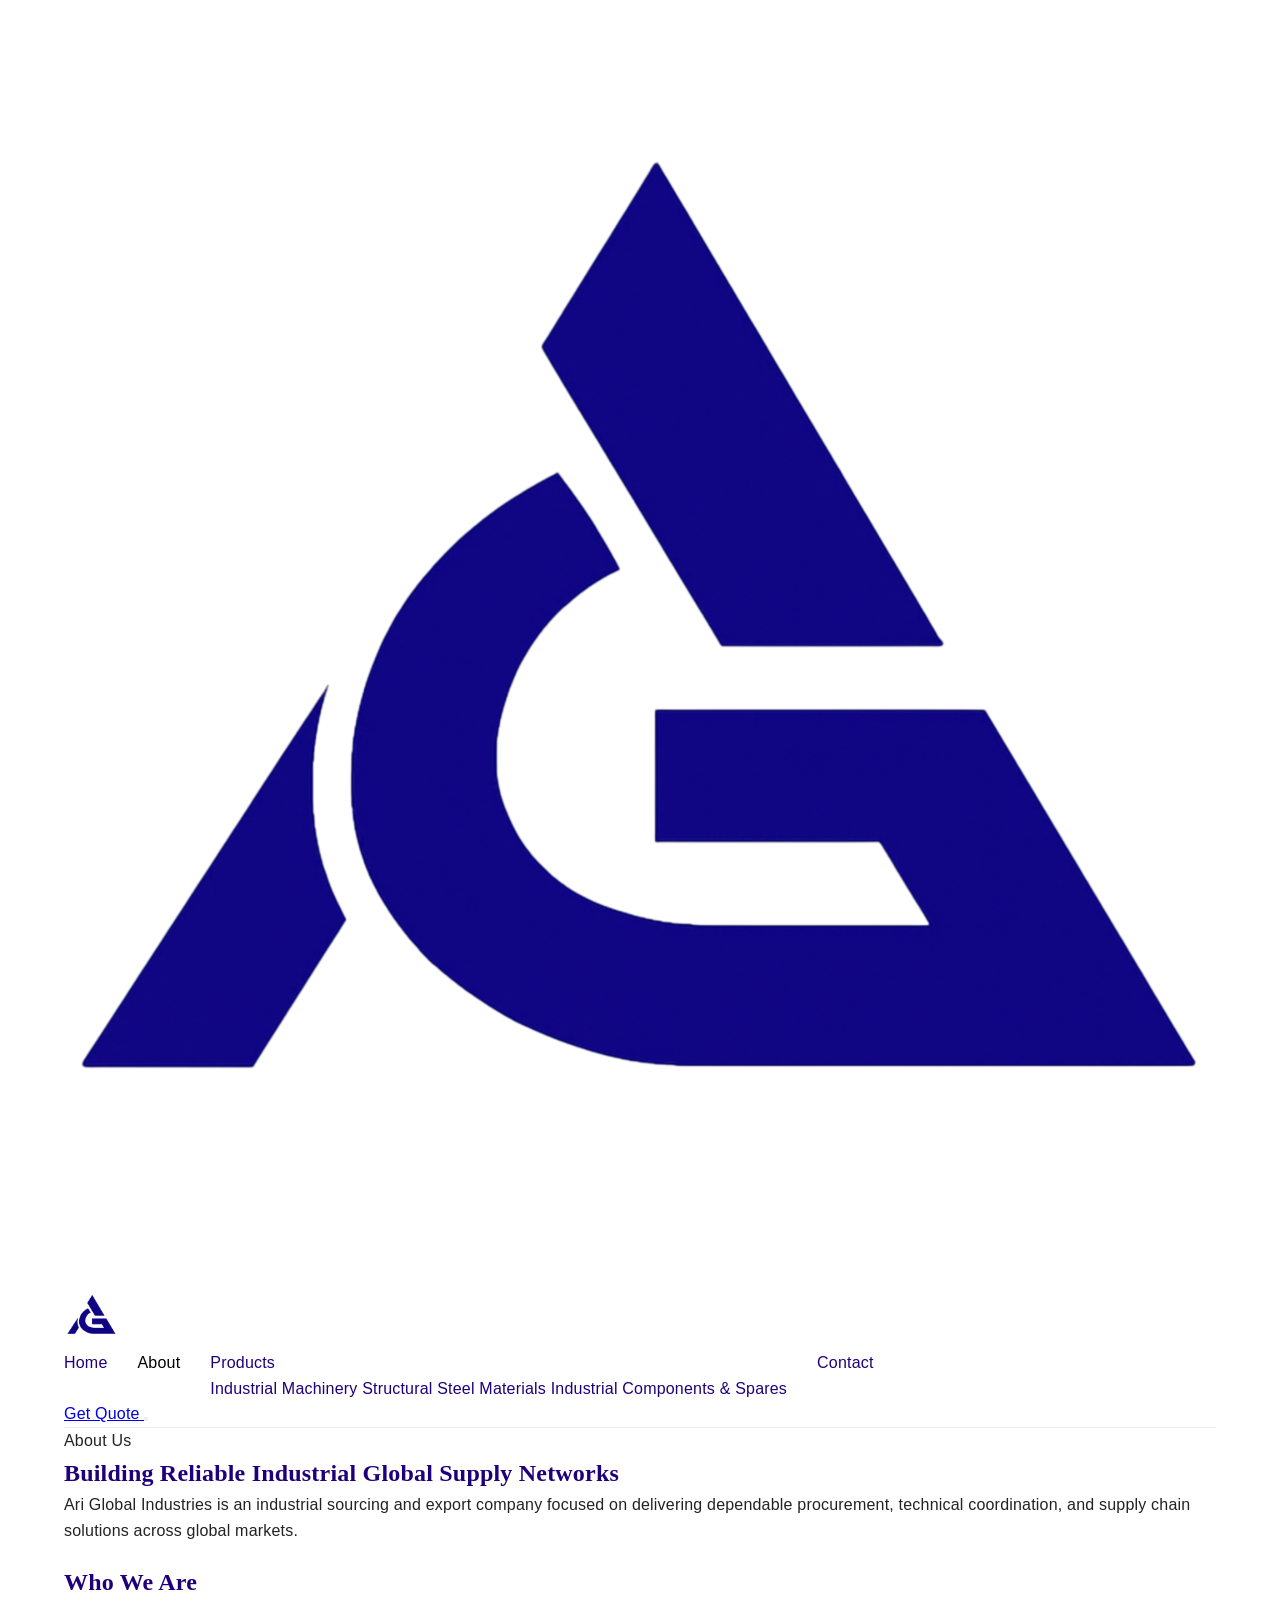
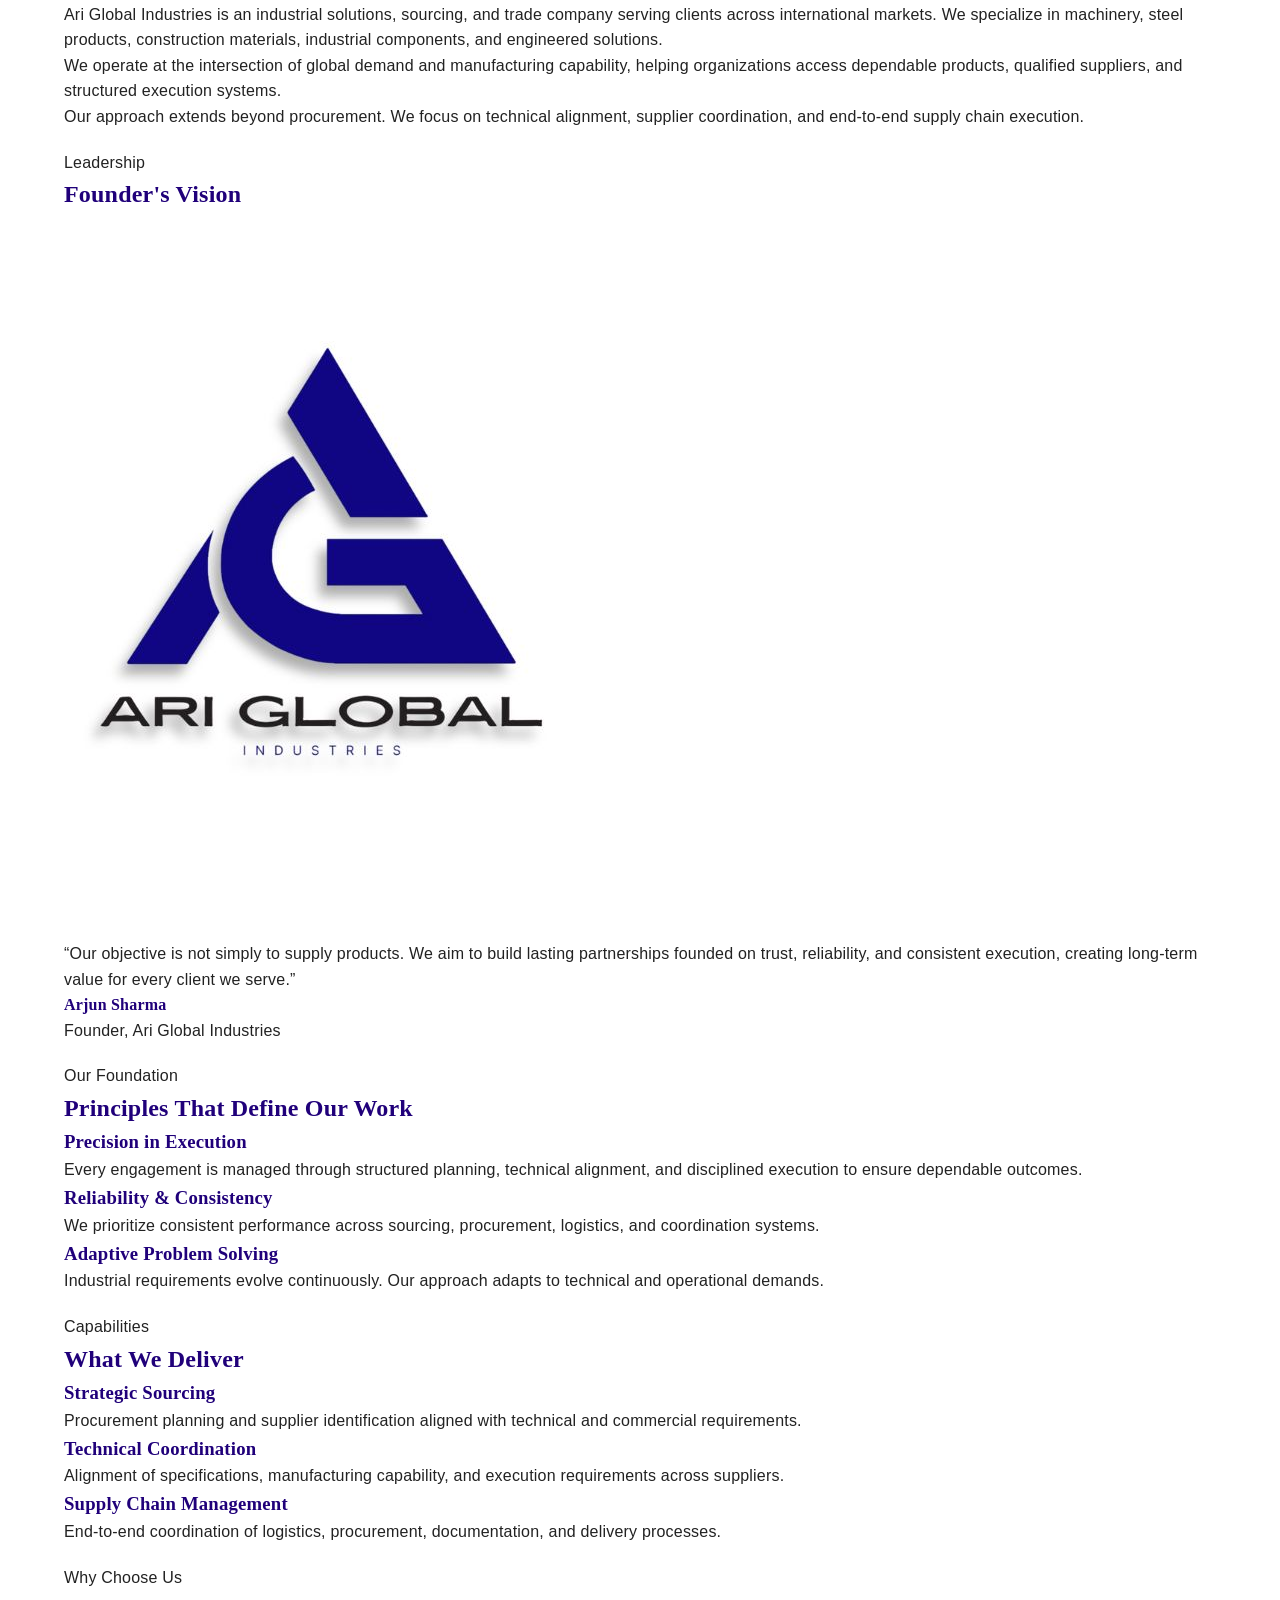
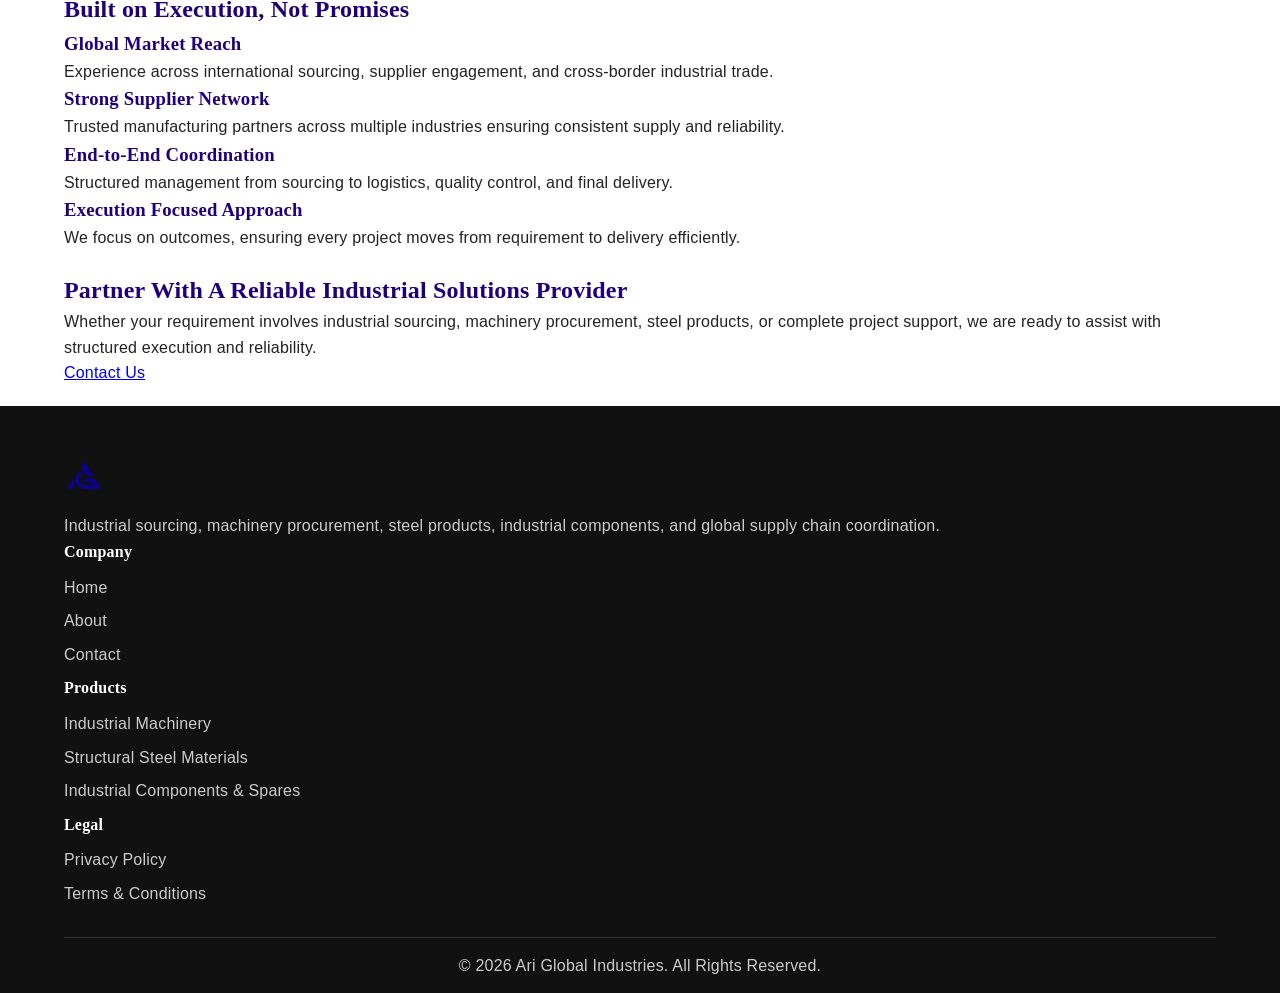
==== commit 6f558cf7: "Update about.html" ====
--- a/about.html
+++ b/about.html
@@ -1,478 +1,531 @@
 <!DOCTYPE html>
 <html lang="en">
+
 <head>
+
     <meta charset="UTF-8">
-
     <link rel="canonical" href="https://arigindustries.com/about">
-
     <meta name="viewport" content="width=device-width, initial-scale=1.0">
 
-    <title>About Us | Ari Global Industries</title>
-
-    <!-- Favicon -->
-    <link rel="icon" type="image/x-icon" href="favicon.ico">
-    <link rel="icon" type="image/png" sizes="32x32" href="favicon-32x32.png">
-    <link rel="icon" type="image/png" sizes="16x16" href="favicon-16x16.png">
-    <link rel="apple-touch-icon" href="apple-touch-icon.png">
-    <link rel="manifest" href="site.webmanifest">
-
-    <!-- Fonts -->
-    <link href="https://fonts.googleapis.com/css2?family=Playfair+Display:wght@600&family=Inter:wght@300;400;500&display=swap" rel="stylesheet">
+    <title>
+About Ari Global Industries | Industrial Solutions Company
+</title>
+
+    <meta name="description"
+content="Learn about Ari Global Industries, our leadership, sourcing expertise, industrial solutions capabilities, global supplier network, and commitment to execution excellence.">
+
+<meta name="robots"
+content="index, follow">
+
+    <!-- Favicons -->
+
+<link rel="icon" href="/favicon.ico" sizes="any">
+
+<link rel="icon"
+      type="image/png"
+      sizes="32x32"
+      href="favicon-32x32.png">
+
+<link rel="icon"
+      type="image/png"
+      sizes="16x16"
+      href="favicon-16x16.png">
+
+<link rel="apple-touch-icon"
+      href="apple-touch-icon.png">
+
+<link rel="manifest"
+      href="site.webmanifest">
+
+<script type="application/ld+json">
+{
+  "@context":"https://schema.org",
+  "@type":"Organization",
+  "name":"Ari Global Industries",
+  "url":"https://arigindustries.com/",
+  "logo":"https://arigindustries.com/images/logo.png"
+}
+</script>      
 
     <link rel="stylesheet" href="style.css">
 
-    <!-- SEO -->
-    <meta name="description" content="Ari Global Industries is a globally focused industrial solutions company specializing in sourcing, supply, engineering coordination, industrial materials, machinery, steel products, and turnkey project support.">
-    <meta name="keywords" content="industrial solutions, machinery supply, steel products, construction materials, industrial sourcing, turnkey projects, Ari Global Industries">
-    <meta name="author" content="Ari Global Industries">
 </head>
 
 <body>
 
-<!-- NAVBAR -->
-<header class="navbar">
-    <div class="container nav-container">
-        <a href="index.html" class="logo">
-            <img src="images/logo-full.png" alt="Ari Global Industries">
-        </a>
-
-        <nav>
-            <ul class="nav-links">
-                <li><a href="index.html">Home</a></li>
-                <li><a href="about.html" class="active">About Us</a></li>
-                <li><a href="contact.html">Contact Us</a></li>
-            </ul>
+    <div class="preloader">
+
+    <div class="loader-logo">
+        <img src="images/logo.png" alt="Ari Global Industries Logo">
+    </div>
+
+</div>
+
+<!-- =======================================
+     HEADER (SAME AS HOMEPAGE)
+======================================= -->
+
+<header class="header">
+
+    <div class="container navbar">
+
+        <div class="logo">
+
+    <a href="index.html">
+
+        <img src="images/logo.png" alt="Ari Global Industries">
+
+    </a>
+
+    </div>
+        
+
+        <nav class="nav-links">
+
+            <a href="index.html">Home</a>
+            <a href="about.html" class="active">About</a>
+
+            <div class="dropdown">
+
+                <a href="#">Products</a>
+
+                <div class="dropdown-menu">
+
+                    <a href="industrial-machinery.html">Industrial Machinery</a>
+                    <a href="steel-products.html">Structural Steel Materials</a>
+                    <a href="industrial-components.html">Industrial Components & Spares</a>
+
+                </div>
+
+            </div>
+
+            <a href="contact.html">Contact</a>
+
         </nav>
-    </div>
+
+        <div class="nav-right">
+
+            <a href="contact.html" class="nav-btn">
+                Get Quote
+            </a>
+
+            <button class="menu-toggle">
+                <span></span>
+                <span></span>
+                <span></span>
+            </button>
+
+        </div>
+
+    </div>
+
 </header>
 
-<!-- HERO -->
-<section class="hero" style="height: 50vh;">
-    <div class="hero-content">
-        <h1>About Ari Global Industries</h1>
-        <p>
-            Delivering industrial solutions through strategic sourcing, technical expertise, and reliable global execution.
-        </p>
-    </div>
-</section>
-
-<!-- WHO WE ARE -->
-<section class="container" style="padding: 90px 0;">
-
-    <h2>Who We Are</h2>
-
-    <p style="margin-top: 25px; max-width: 950px;">
-        Ari Global Industries is an industrial solutions, sourcing, and trade company serving clients across international markets. We specialize in machinery, steel products, construction materials, industrial components, and engineered solutions that support manufacturing, infrastructure, and commercial development projects.
-        <br><br>
-        Operating at the intersection of global demand and manufacturing capability, we help organizations access dependable products, qualified suppliers, and coordinated execution through a structured and quality-focused approach.
-        <br><br>
-        Our capabilities extend beyond conventional procurement. We work closely with clients to understand technical requirements, identify sourcing opportunities, coordinate suppliers, and manage supply chain activities to ensure efficient and reliable project delivery.
-        <br><br>
-        Backed by a strong network of manufacturing partners and industry expertise, Ari Global Industries functions as a trusted industrial partner focused on precision, consistency, and long-term value creation.
-    </p>
-
-</section>
-
-<!-- LEADERSHIP -->
-<section class="container fade-in" style="padding: 40px 0;">
-
-    <div class="leadership-grid">
-
-        <div class="contact-box">
-
-            <h2>Leadership</h2>
-
-            <p style="margin-top:20px; text-align: justify;">
-
-                Founded by Arjun Sharma, Ari Global Industries was established with a clear vision: to create a dependable bridge between global industrial demand and reliable manufacturing ecosystems.
-
-                <br><br>
-
-                From its inception, the company has focused on building more than a traditional trading operation. The objective has been to develop an organization capable of delivering integrated industrial solutions through sourcing expertise, technical understanding, disciplined execution, and strong supplier relationships.
-
-                <br><br>
-
-                Under focused leadership and a commitment to operational excellence, Ari Global Industries continues to expand its international reach while maintaining the core principles of reliability, transparency, and long-term partnership.
-
-                <br><br>
-
-                “Our objective is not simply to supply products. We aim to build lasting partnerships founded on trust, reliability, and consistent delivery, creating long-term value for every client we serve.”
+<!-- =======================================
+     ABOUT HERO (CLEAN + PREMIUM)
+======================================= -->
+
+<section class="page-hero">
+
+    <div class="container">
+
+        <div class="page-hero-content">
+
+            <span class="section-tag">About Us</span>
+
+            <h1>
+                Building Reliable Industrial
+                Global Supply Networks
+            </h1>
+
+            <p>
+                Ari Global Industries is an industrial sourcing and export company
+                focused on delivering dependable procurement, technical coordination,
+                and supply chain solutions across global markets.
             </p>
 
         </div>
 
-        <div class="leadership-image-container">
-            <img src="images/founder.jpg" alt="Founder" class="leadership-image">
-        </div>
-
-    </div>
-
-</section>
-<!-- FOUNDATION -->
-<section class="industries fade-in">
-
-    <div class="container">
-
-        <h2>Our Foundation</h2>
-
-        <div class="grid">
-
-            <div class="card fade-in">
+    </div>
+
+</section>
+
+<!-- =======================================
+     COMPANY OVERVIEW
+======================================= -->
+
+<section class="about-section section-padding">
+
+    <div class="container">
+
+        <div class="section-heading">
+
+            <h2>Who We Are</h2>
+
+        </div>
+
+        <div class="about-content">
+
+            <p>
+                Ari Global Industries is an industrial solutions, sourcing, and trade company
+                serving clients across international markets. We specialize in machinery,
+                steel products, construction materials, industrial components, and engineered solutions.
+            </p>
+
+            <p>
+                We operate at the intersection of global demand and manufacturing capability,
+                helping organizations access dependable products, qualified suppliers,
+                and structured execution systems.
+            </p>
+
+            <p>
+                Our approach extends beyond procurement. We focus on technical alignment,
+                supplier coordination, and end-to-end supply chain execution.
+            </p>
+
+        </div>
+
+    </div>
+
+</section>
+<!-- =======================================
+     LEADERSHIP
+======================================= -->
+
+<section class="leadership section-padding">
+
+    <div class="container">
+
+        <div class="section-heading">
+
+            <span class="section-tag">Leadership</span>
+
+            <h2>Founder's Vision</h2>
+
+        </div>
+
+        <div class="leadership-box">
+
+    <div class="leadership-quote">
+
+        <div class="founder-grid">
+
+            <div class="founder-image">
+
+                <img src="images/founder.jpg" alt="Arjun Sharma - Founder">
+
+            </div>
+
+            <div class="founder-text">
+
+                <p>
+
+                    “Our objective is not simply to supply products.
+                    We aim to build lasting partnerships founded on trust,
+                    reliability, and consistent execution, creating long-term
+                    value for every client we serve.”
+
+                </p>
+
+                <h4>Arjun Sharma</h4>
+
+                <span>Founder, Ari Global Industries</span>
+
+            </div>
+
+        </div>
+
+    </div>
+
+</div>
+
+    </div>
+
+</section>
+<!-- =======================================
+     FOUNDATION PRINCIPLES
+======================================= -->
+
+<section class="foundation section-padding">
+
+    <div class="container">
+
+        <div class="section-heading">
+
+            <span class="section-tag">Our Foundation</span>
+
+            <h2>Principles That Define Our Work</h2>
+
+        </div>
+
+        <div class="foundation-grid">
+
+            <div class="foundation-card">
+
                 <h3>Precision in Execution</h3>
-                <p>
-                    Every engagement is managed through careful planning, supplier evaluation, technical alignment, and disciplined execution to ensure dependable outcomes.
-                </p>
-            </div>
-
-            <div class="card fade-in">
+
+                <p>
+                    Every engagement is managed through structured planning,
+                    technical alignment, and disciplined execution to ensure dependable outcomes.
+                </p>
+
+            </div>
+
+            <div class="foundation-card">
+
                 <h3>Reliability & Consistency</h3>
-                <p>
-                    We prioritize consistency across sourcing, procurement, logistics, and project coordination, building trust through dependable performance.
-                </p>
-            </div>
-
-            <div class="card fade-in">
+
+                <p>
+                    We prioritize consistent performance across sourcing, procurement,
+                    logistics, and coordination systems.
+                </p>
+
+            </div>
+
+            <div class="foundation-card">
+
                 <h3>Adaptive Problem Solving</h3>
-                <p>
-                    Industrial requirements evolve constantly. Our flexible approach enables us to respond effectively to diverse project and market demands.
-                </p>
-            </div>
-
-        </div>
-
-    </div>
-
-</section>
-
-<!-- EXPERTISE -->
-<section class="container" style="padding: 90px 0;">
-
-    <h2>Core Expertise</h2>
-
-    <div class="grid" style="margin-top:40px;">
-
-        <div class="card fade-in">
-            <h3>Industrial Machinery & Equipment</h3>
+
+                <p>
+                    Industrial requirements evolve continuously.
+                    Our approach adapts to technical and operational demands.
+                </p>
+
+            </div>
+
+        </div>
+
+    </div>
+
+</section>
+<!-- =======================================
+     CAPABILITIES
+======================================= -->
+
+<section class="capabilities section-padding">
+
+    <div class="container">
+
+        <div class="section-heading">
+
+            <span class="section-tag">Capabilities</span>
+
+            <h2>What We Deliver</h2>
+
+        </div>
+
+        <div class="capabilities-grid">
+
+            <div class="capability-card">
+
+                <h3>Strategic Sourcing</h3>
+
+                <p>
+                    Procurement planning and supplier identification
+                    aligned with technical and commercial requirements.
+                </p>
+
+            </div>
+
+            <div class="capability-card">
+
+                <h3>Technical Coordination</h3>
+
+                <p>
+                    Alignment of specifications, manufacturing capability,
+                    and execution requirements across suppliers.
+                </p>
+
+            </div>
+
+            <div class="capability-card">
+
+                <h3>Supply Chain Management</h3>
+
+                <p>
+                    End-to-end coordination of logistics, procurement,
+                    documentation, and delivery processes.
+                </p>
+
+            </div>
+
+        </div>
+
+    </div>
+
+</section>
+<!-- =======================================
+     WHY CHOOSE US
+======================================= -->
+
+<section class="why-choose section-padding">
+
+    <div class="container">
+
+        <div class="section-heading">
+
+            <span class="section-tag">Why Choose Us</span>
+
+            <h2>Built on Execution, Not Promises</h2>
+
+        </div>
+
+        <div class="why-grid">
+
+            <div class="why-card">
+
+                <h3>Global Market Reach</h3>
+
+                <p>
+                    Experience across international sourcing,
+                    supplier engagement, and cross-border industrial trade.
+                </p>
+
+            </div>
+
+            <div class="why-card">
+
+                <h3>Strong Supplier Network</h3>
+
+                <p>
+                    Trusted manufacturing partners across multiple industries
+                    ensuring consistent supply and reliability.
+                </p>
+
+            </div>
+
+            <div class="why-card">
+
+                <h3>End-to-End Coordination</h3>
+
+                <p>
+                    Structured management from sourcing to logistics,
+                    quality control, and final delivery.
+                </p>
+
+            </div>
+
+            <div class="why-card">
+
+                <h3>Execution Focused Approach</h3>
+
+                <p>
+                    We focus on outcomes, ensuring every project moves
+                    from requirement to delivery efficiently.
+                </p>
+
+            </div>
+
+        </div>
+
+    </div>
+
+</section>
+
+<!-- =======================================
+     CTA SECTION
+======================================= -->
+
+<section class="about-cta">
+
+    <div class="container">
+
+        <div class="cta-box">
+
+            <h2>
+                Partner With A Reliable
+                Industrial Solutions Provider
+            </h2>
+
             <p>
-                Supply of machinery, production equipment, and engineered systems supporting manufacturing, processing, and industrial operations across multiple sectors.
+                Whether your requirement involves industrial sourcing,
+                machinery procurement, steel products, or complete project support,
+                we are ready to assist with structured execution and reliability.
             </p>
-        </div>
-
-        <div class="card fade-in">
-            <h3>Steel Products & Industrial Materials</h3>
-            <p>
-                Sourcing and supply of structural steel, pipes, plates, reinforcement materials, and industrial-grade products that meet international quality and project requirements.
-            </p>
-        </div>
-
-        <div class="card fade-in">
-            <h3>Construction & Infrastructure Support</h3>
-            <p>
-                Reliable material sourcing solutions supporting commercial developments, infrastructure projects, and industrial construction initiatives.
-            </p>
-        </div>
-
-        <div class="card fade-in">
-            <h3>Industrial Components & Spares</h3>
-            <p>
-                Access to critical spare parts, replacement components, and specialized industrial products that help maintain operational continuity.
-            </p>
-        </div>
-
-    </div>
-
-</section>
-
-<!-- CUSTOMIZED SOURCING -->
-<section class="container fade-in" style="padding: 70px 0; text-align:center;">
-
-    <h2>Customized Sourcing Solutions</h2>
-
-    <p style="margin-top:25px; max-width:900px; margin-inline:auto;">
-
-        Every project presents unique operational, technical, and commercial requirements. Ari Global Industries provides tailored sourcing solutions designed to address specialized demands that extend beyond standard procurement channels.
-
-        <br><br>
-
-        Through an extensive network of manufacturers, suppliers, and industry partners, we identify, evaluate, procure, and coordinate the delivery of machinery, industrial materials, engineered products, and niche components with precision and efficiency.
-
-        <br><br>
-
-        This capability enables us to function as a strategic sourcing and execution partner rather than a conventional trading organization, creating greater flexibility and value for our clients.
-
-    </p>
-
-</section>
-
-<!-- INTEGRATED INDUSTRIAL SOLUTIONS -->
-<section class="container" style="padding: 90px 0;">
-
-    <h2>Integrated Industrial Solutions</h2>
-
-    <p style="margin-top:25px; max-width:950px;">
-
-        Ari Global Industries combines sourcing expertise, industrial knowledge, supplier coordination, and execution capabilities to deliver comprehensive solutions that support industrial growth and operational success.
-
-        <br><br>
-
-        Our approach extends beyond supplying products. We help organizations align technical requirements, sourcing strategies, manufacturing capabilities, and project objectives into a structured framework that improves efficiency, reduces complexity, and supports successful implementation.
-
-    </p>
-
-    <div class="grid" style="margin-top:50px;">
-
-        <div class="card fade-in">
-            <h3>Strategic Industrial Sourcing</h3>
-           <p>
-              Strategic procurement, quality-focused sourcing, and coordinated execution for reliable industrial outcomes.
-            </p>
-        </div>
-
-        <div class="card fade-in">
-            <h3>Technical Coordination</h3>
-            <p>
-                Alignment of specifications, supplier capabilities, production requirements, and operational objectives to ensure suitable and reliable outcomes.
-            </p>
-        </div>
-
-        <div class="card fade-in">
-            <h3>Supply Chain Management</h3>
-            <p>
-                Structured coordination of procurement, quality oversight, documentation, logistics, and delivery processes across international markets.
-            </p>
-        </div>
-
-        <div class="card fade-in">
-            <h3>Industrial Project Support</h3>
-            <p>
-                Coordination and execution support for industrial developments requiring multiple suppliers, technical inputs, and phased implementation.
-            </p>
-        </div>
-
-        <div class="card fade-in">
-            <h3>Plant Expansion & Modernization</h3>
-            <p>
-                Support for operational upgrades, automation initiatives, process improvements, and manufacturing expansion projects.
-            </p>
-        </div>
-
-        <div class="card fade-in">
-            <h3>Turnkey Solution Delivery</h3>
-            <p>
-                End-to-end support for selected industrial projects, from concept planning and equipment sourcing to installation coordination and operational readiness.
-            </p>
-        </div>
-
-    </div>
-
-</section>
-
-<!-- SPECIALIZED INDUSTRIAL PROJECTS -->
-<section class="industries fade-in">
-
-    <div class="container">
-
-        <h2>Specialized Industrial Projects</h2>
-
-        <p style="margin-top:20px; max-width:900px; text-align:center; margin-left:auto; margin-right:auto;">
-
-            Leveraging our sourcing network, technical expertise, and project coordination capabilities, Ari Global Industries supports a range of specialized industrial and manufacturing initiatives across multiple sectors.
-
-        </p>
-
-        <div class="grid" style="margin-top:40px;">
-
-            <div class="card fade-in">
-
-                <h3>Biscuit Manufacturing Facilities</h3>
-
-                <p>
-                    Complete production solutions including automatic and semi-automatic lines, travelling ovens, dough preparation systems, laminators, moulding equipment, cooling conveyors, and integrated packaging operations.
-                </p>
-
-            </div>
-
-            <div class="card fade-in">
-
-                <h3>Packaging & PET Production Systems</h3>
-
-                <p>
-                    Support for PET bottle manufacturing, cap production facilities, thermoforming operations, shrink packaging systems, inspection technologies, and associated production infrastructure.
-                </p>
-
-            </div>
-
-            <div class="card fade-in">
-
-                <h3>Processing & Manufacturing Plants</h3>
-
-                <p>
-                    Turnkey solutions for a wide range of manufacturing and industrial facilities, designed around specific production requirements and delivered through coordinated sourcing, engineering, and project execution.
-                </p>
-
-            </div>
-
-        </div>
-
-    </div>
-
-</section>
-<!-- STRENGTH -->
-<section class="industries fade-in">
-
-    <div class="container">
-
-        <h2>Why Clients Choose Us</h2>
-
-        <div class="grid">
-
-            <div class="card fade-in">
-                <h3>Global Market Reach</h3>
-                <p>
-                    Experience navigating international sourcing, supplier engagement, trade requirements, and cross-border industrial supply operations.
-                </p>
-            </div>
-
-            <div class="card fade-in">
-                <h3>Strong Manufacturing Network</h3>
-                <p>
-                    Access to trusted manufacturers and industry partners across multiple sectors, enabling reliable sourcing and scalable execution.
-                </p>
-            </div>
-
-            <div class="card fade-in">
-                <h3>End-to-End Coordination</h3>
-                <p>
-                    Structured management of sourcing, procurement, quality oversight, logistics, and project support through a unified approach.
-                </p>
-            </div>
-
-            <div class="card fade-in">
-                <h3>Execution-Oriented Approach</h3>
-                <p>
-                    Focused on outcomes rather than transactions, ensuring projects move efficiently from requirement identification to successful delivery.
-                </p>
-            </div>
-
-        </div>
-
-    </div>
-
-</section>
-
-<!-- VISION / MISSION / VALUES -->
-<section class="industries fade-in">
-
-    <div class="container">
-
-        <h2 style="margin-bottom:40px;">Our Direction</h2>
-
-        <div class="grid">
-
-            <div class="card fade-in">
-
-                <h3>Our Vision</h3>
-
-                <p>
-                    To establish Ari Global Industries as a globally trusted industrial solutions partner recognized for reliability, execution excellence, and long-term value creation across international markets.
-                </p>
-
-            </div>
-
-            <div class="card fade-in">
-
-                <h3>Our Mission</h3>
-
-                <p>
-                    To deliver dependable industrial solutions through strategic sourcing, technical coordination, efficient supply chain management, and a commitment to consistent execution.
-                </p>
-
-            </div>
-
-            <div class="card fade-in">
-
-                <h3>Our Values</h3>
-
-                <p>
-                    Integrity, precision, accountability, reliability, and partnership form the foundation of every decision, engagement, and project we undertake.
-                </p>
-
-            </div>
-
-        </div>
-
-    </div>
-
-</section>
-
-<!-- CTA -->
-<section class="cta fade-in">
-
-    <div class="container">
-
-        <h2>
-            Partner With a Reliable Industrial Solutions Provider
-        </h2>
-
-        <p style="max-width:700px; margin:20px auto 35px;">
-            Whether your requirement involves industrial sourcing, machinery procurement, steel products, project coordination, or specialized manufacturing solutions, Ari Global Industries is committed to delivering dependable results with precision and professionalism.
-        </p>
-
-        <a href="contact.html" class="btn">
-            Discuss Your Requirements
-        </a>
-
-    </div>
-
-</section>
-
-<!-- FOOTER -->
+
+            <a href="contact.html" class="btn-primary">
+                Contact Us
+            </a>
+
+        </div>
+
+    </div>
+
+</section>
+
+<!-- =======================================
+     FOOTER
+======================================= -->
+
 <footer class="footer">
 
-    <div class="container footer-container">
-
-        <div>
-
-            <img src="images/logo.png" alt="Logo">
-
-            <p>
-                Delivering industrial solutions through strategic sourcing, technical expertise, and reliable global execution.
-            </p>
-
-        </div>
-
-        <div>
-
-            <h4>Quick Links</h4>
-
-            <ul>
-                <li><a href="index.html">Home</a></li>
-                <li><a href="contact.html">Contact Us</a></li>
-                <li><a href="privacy-policy.html">Privacy Policy</a></li>
-                <li><a href="terms.html">Terms & Conditions</a></li>
-            </ul>
-
-        </div>
-
-        <div>
-
-            <h4>Contact</h4>
-
-            <p>Email: admin@arigindustries.com</p>
-            <p>Phone: +91 93721 27575</p>
-            <p>INDIA</p>
-
-        </div>
-
-    </div>
-
-    <div class="footer-bottom">
-        <p>© 2026 Ari Global Industries. All rights reserved.</p>
+    <div class="container">
+
+        <div class="footer-grid">
+
+            <div class="footer-column">
+
+                <img src="images/logo.png" alt="Ari Global Industries" class="footer-logo">
+
+                <p>
+                    Industrial sourcing, machinery procurement, steel products,
+                    industrial components, and global supply chain coordination.
+                </p>
+
+            </div>
+
+            <div class="footer-column">
+
+                <h4>Company</h4>
+
+                <ul>
+                    <li><a href="index.html">Home</a></li>
+                    <li><a href="about.html">About</a></li>
+                    <li><a href="contact.html">Contact</a></li>
+                </ul>
+
+            </div>
+
+            <div class="footer-column">
+
+                <h4>Products</h4>
+
+                <ul>
+                    <li><a href="industrial-machinery.html">Industrial Machinery</a></li>
+                    <li><a href="steel-products.html">Structural Steel Materials</a></li>
+                    <li><a href="industrial-components.html">Industrial Components & Spares</a></li>
+                </ul>
+
+            </div>
+
+            <div class="footer-column">
+
+                <h4>Legal</h4>
+
+                <ul>
+                    <li><a href="privacy-policy.html">Privacy Policy</a></li>
+                    <li><a href="terms-and-conditions.html">Terms & Conditions</a></li>
+                </ul>
+
+            </div>
+
+        </div>
+
+        <div class="footer-bottom">
+
+            <p>© 2026 Ari Global Industries. All Rights Reserved.</p>
+
+        </div>
+
     </div>
 
 </footer>
 
-<script src="script.js"></script>
+<!-- =======================================
+     SCRIPTS
+======================================= -->
+
+<script src="main.js"></script>
 
 </body>
 </html>
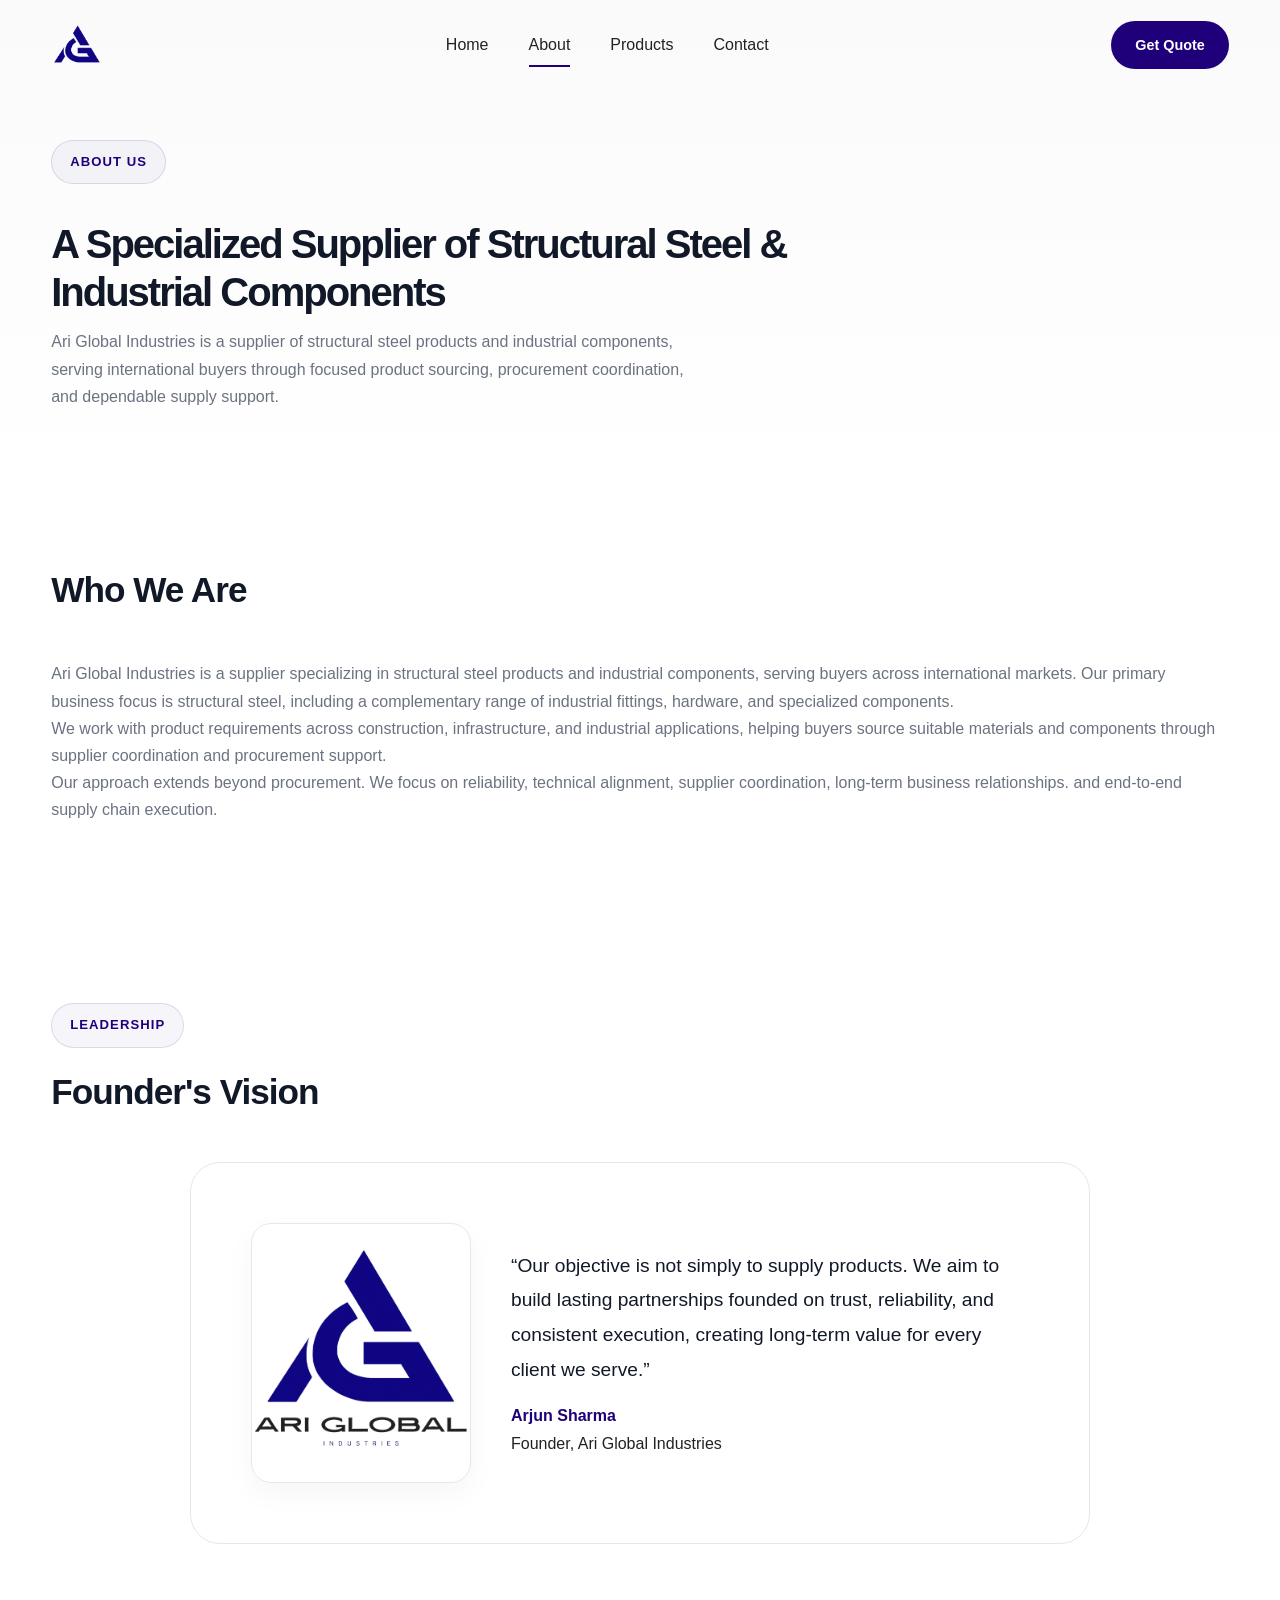
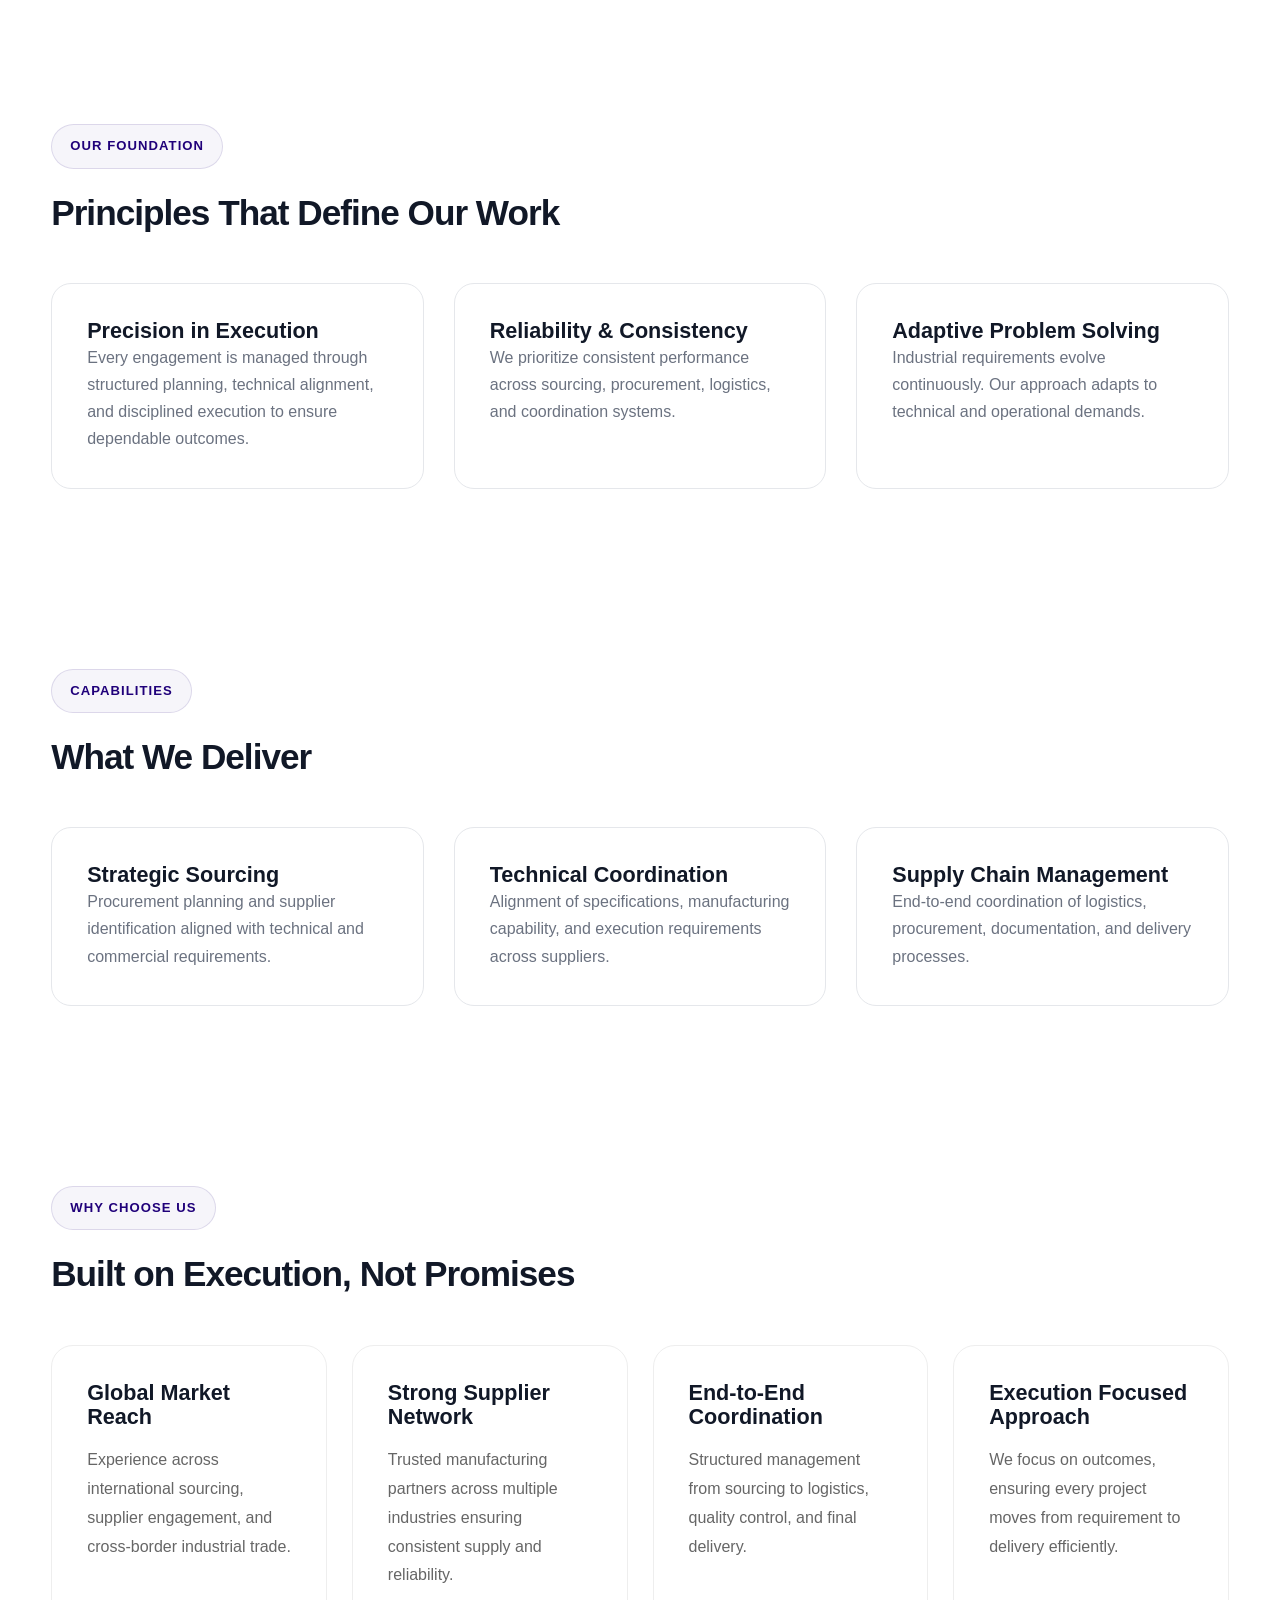
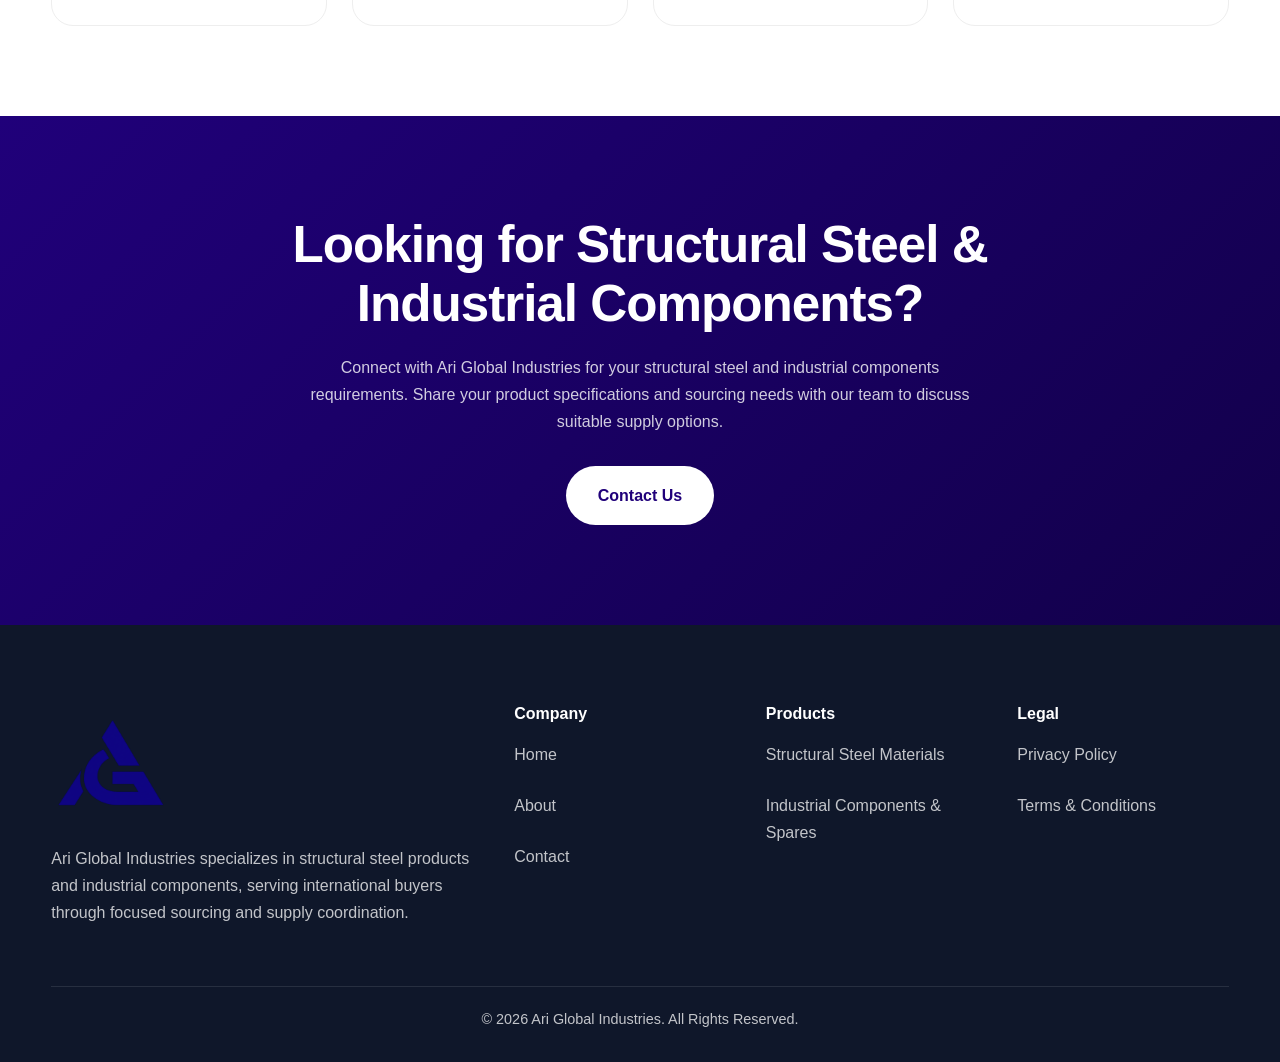
==== commit 6cd670b9: "Update about.html" ====
--- a/about.html
+++ b/about.html
@@ -8,11 +8,11 @@
     <meta name="viewport" content="width=device-width, initial-scale=1.0">
 
     <title>
-About Ari Global Industries | Industrial Solutions Company
+About Ari Global Industries | Structural Steel & Industrial Components Supplier
 </title>
 
     <meta name="description"
-content="Learn about Ari Global Industries, our leadership, sourcing expertise, industrial solutions capabilities, global supplier network, and commitment to execution excellence.">
+content="Learn about Ari Global Industries, a supplier specializing in structural steel products and industrial components, serving international buyers through focused sourcing and supply coordination.">
 
 <meta name="robots"
 content="index, follow">
@@ -44,6 +44,16 @@
   "name":"Ari Global Industries",
   "url":"https://arigindustries.com/",
   "logo":"https://arigindustries.com/images/logo.png"
+  "description": "Supplier specializing in structural steel products and industrial components for international markets.",
+  "knowsAbout": [
+    "Structural Steel Products",
+    "Steel Beams",
+    "Steel Channels",
+    "Steel Plates",
+    "Steel Pipes",
+    "Industrial Components",
+    "Industrial Fittings"
+  ]
 }
 </script>      
 
@@ -91,8 +101,7 @@
 
                 <div class="dropdown-menu">
 
-                    <a href="industrial-machinery.html">Industrial Machinery</a>
-                    <a href="steel-products.html">Structural Steel Materials</a>
+                    <a href="steel-products.html">Structural Steel Products</a>
                     <a href="industrial-components.html">Industrial Components & Spares</a>
 
                 </div>
@@ -134,14 +143,15 @@
             <span class="section-tag">About Us</span>
 
             <h1>
-                Building Reliable Industrial
-                Global Supply Networks
+                A Specialized Supplier of
+                Structural Steel & Industrial Components
             </h1>
 
             <p>
-                Ari Global Industries is an industrial sourcing and export company
-                focused on delivering dependable procurement, technical coordination,
-                and supply chain solutions across global markets.
+                Ari Global Industries is a supplier of structural steel products
+    and industrial components, serving international buyers through
+    focused product sourcing, procurement coordination, and
+    dependable supply support.
             </p>
 
         </div>
@@ -167,20 +177,23 @@
         <div class="about-content">
 
             <p>
-                Ari Global Industries is an industrial solutions, sourcing, and trade company
-                serving clients across international markets. We specialize in machinery,
-                steel products, construction materials, industrial components, and engineered solutions.
+                Ari Global Industries is a supplier specializing in structural
+    steel products and industrial components, serving buyers across
+    international markets. Our primary business focus is structural
+    steel, including a complementary range of industrial fittings,
+    hardware, and specialized components.
             </p>
 
             <p>
-                We operate at the intersection of global demand and manufacturing capability,
-                helping organizations access dependable products, qualified suppliers,
-                and structured execution systems.
+                We work with product requirements across construction,
+    infrastructure, and industrial applications, helping buyers
+    source suitable materials and components through supplier
+    coordination and procurement support.
             </p>
 
             <p>
-                Our approach extends beyond procurement. We focus on technical alignment,
-                supplier coordination, and end-to-end supply chain execution.
+                Our approach extends beyond procurement. We focus on reliability, technical alignment,
+                supplier coordination,  long-term business relationships. and end-to-end supply chain execution.   
             </p>
 
         </div>
@@ -433,14 +446,15 @@
         <div class="cta-box">
 
             <h2>
-                Partner With A Reliable
-                Industrial Solutions Provider
+               Looking for Structural Steel
+    & Industrial Components?
             </h2>
 
             <p>
-                Whether your requirement involves industrial sourcing,
-                machinery procurement, steel products, or complete project support,
-                we are ready to assist with structured execution and reliability.
+                 Connect with Ari Global Industries for your structural
+    steel and industrial components requirements. Share your
+    product specifications and sourcing needs with our team
+    to discuss suitable supply options.
             </p>
 
             <a href="contact.html" class="btn-primary">
@@ -468,9 +482,10 @@
                 <img src="images/logo.png" alt="Ari Global Industries" class="footer-logo">
 
                 <p>
-                    Industrial sourcing, machinery procurement, steel products,
-                    industrial components, and global supply chain coordination.
-                </p>
+    Ari Global Industries specializes in structural steel products
+    and industrial components, serving international buyers through
+    focused sourcing and supply coordination.
+</p>
 
             </div>
 
@@ -491,7 +506,6 @@
                 <h4>Products</h4>
 
                 <ul>
-                    <li><a href="industrial-machinery.html">Industrial Machinery</a></li>
                     <li><a href="steel-products.html">Structural Steel Materials</a></li>
                     <li><a href="industrial-components.html">Industrial Components & Spares</a></li>
                 </ul>
--- a/style.css
+++ b/style.css
@@ -1,421 +1,5199 @@
-/* ================= GLOBAL ================= */
-* {
-    margin: 0;
-    padding: 0;
-    box-sizing: border-box;
-}
-
-body {
-    font-family: 'Inter', sans-serif;
-    color: #222;
-    background-color: #ffffff;
-    line-height: 1.6;
-}
-
-h1, h2, h3, h4 {
-    font-family: 'Playfair Display', serif;
-    color: #20007a;
-}
-
-.container {
-    width: 90%;
-    max-width: 1200px;
-    margin: auto;
-}
-
-/* ================= NAVBAR ================= */
-.navbar {
-    background: #ffffff;
-    border-bottom: 1px solid #eee;
-    position: sticky;
-    top: 0;
-    z-index: 1000;
-}
-
-.nav-container {
-    display: flex;
-    justify-content: space-between;
-    align-items: center;
-    padding: 15px 0;
-}
-
-.logo img {
-    height: 55px;
-}
-
-.nav-links {
-    list-style: none;
-    display: flex;
-    gap: 30px;
-}
-
-.nav-links a {
-    text-decoration: none;
-    color: #20007a;
-    font-weight: 500;
-    transition: 0.3s;
-}
-
-.nav-links a:hover,
-.nav-links .active {
-    color: #000;
-}
-
-.navbar {
-    transition: all 0.3s ease;
-}
-
-/* ================= HERO ================= */
-.hero {
-    height: 85vh;
-    background: linear-gradient(rgba(32,0,122,0.7), rgba(32,0,122,0.7)),
-                url('images/hero.jpg') center/cover no-repeat;
-    display: flex;
-    align-items: center;
-    justify-content: center;
-    text-align: center;
-    color: #fff;
-}
-
-.hero h1 {
-    font-size: 48px;
-    margin-bottom: 20px;
-    color: #fff;
-}
-
-.hero p {
-    max-width: 700px;
-    margin: auto;
-    margin-bottom: 30px;
-    font-size: 18px;
-}
-
-/* ================= BUTTONS ================= */
-.btn {
-    background: #ffffff;
-    color: #20007a;
-    padding: 12px 28px;
-    text-decoration: none;
-    font-weight: 500;
-    border-radius: 5px;
-    transition: 0.3s;
-}
-
-.btn:hover {
-    background: #20007a;
-    color: #fff;
-}
-
-.btn-outline {
-    border: 2px solid #20007a;
-    color: #20007a;
-    padding: 10px 24px;
-    text-decoration: none;
-    transition: 0.3s;
-}
-
-.btn-outline:hover {
-    background: #20007a;
-    color: #fff;
-}
-
-/* ================= ABOUT PREVIEW ================= */
-.about-preview {
-    padding: 80px 0;
-    text-align: center;
-}
-
-.about-preview p {
-    max-width: 700px;
-    margin: 20px auto;
-}
-
-/* ================= INDUSTRIES ================= */
-.industries {
-    background: #f8f9fc;
-    padding: 80px 0;
-    text-align: center;
-}
-
-.grid {
-    display: grid;
-    grid-template-columns: repeat(auto-fit, minmax(250px, 1fr));
-    gap: 30px;
-    margin-top: 40px;
-}
-
-.card {
-    background: #fff;
-    padding: 20px;
-    border-radius: 10px;
-    transition: 0.3s;
-    box-shadow: 0 5px 20px rgba(0,0,0,0.05);
-}
-
-.card img {
-    width: 100%;
-    border-radius: 8px;
-}
-
-.card h3 {
-    margin: 15px 0 10px;
-}
-
-.card:hover {
-    transform: translateY(-8px);
-}
-
-/* ================= CTA ================= */
-.cta {
-    background: #20007a;
-    color: #fff;
-    text-align: center;
-    padding: 60px 0;
-}
-
-.cta h2 {
-    color: #fff;
-    margin-bottom: 20px;
-}
-
-/* ================= FOOTER ================= */
-.footer {
-    background: #111;
-    color: #ccc;
-    padding-top: 50px;
-}
-
-.footer-container {
-    display: flex;
-    justify-content: space-between;
-    flex-wrap: wrap;
-    gap: 30px;
-}
-
-.footer img {
-    height: 40px;
-    margin-bottom: 10px;
-}
-
-.footer h4 {
-    color: #fff;
-    margin-bottom: 10px;
-}
-
-.footer ul {
-    list-style: none;
-}
-
-.footer ul li {
-    margin-bottom: 8px;
-}
-
-.footer a {
-    color: #ccc;
-    text-decoration: none;
-}
-
-.footer a:hover {
-    color: #fff;
-}
-
-.footer-bottom {
-    text-align: center;
-    padding: 15px;
-    border-top: 1px solid #333;
-    margin-top: 30px;
-}
-
-/* ================= GLOBAL ENHANCEMENTS ================= */
-
-html {
-    scroll-behavior: smooth;
-}
-
-body {
-    letter-spacing: 0.2px;
-}
-
-/* Smooth fade-in animation */
-.fade-in {
-    opacity: 0;
-    transform: translateY(30px);
-    transition: all 0.8s ease;
-}
-
-.fade-in.show {
-    opacity: 1;
-    transform: translateY(0);
-}
-
-/* Navbar shadow on scroll */
-.navbar.scrolled {
-    box-shadow: 0 4px 20px rgba(0,0,0,0.08);
-}
-
-/* Section spacing upgrade */
-section {
-    margin-bottom: 20px;
-}
-
-/* ================= CONTACT PAGE ================= */
-
-.contact-grid {
-    display: grid;
-    grid-template-columns: 1fr 1fr;
-    gap: 30px;
-}
-
-.contact-box {
-    background: #fff;
-    padding: 30px;
-    border-radius: 10px;
-    box-shadow: 0 5px 25px rgba(0,0,0,0.05);
-}
-
-.contact-item {
-    margin-bottom: 20px;
-}
-
-.contact-item h4 {
-    color: #20007a;
-    margin-bottom: 5px;
-}
-
-.contact-highlight {
-    background: #f1f3ff;
-    padding: 15px;
-    border-left: 4px solid #20007a;
-    margin-top: 20px;
-}
-
-.map-box {
-    height: 100%;
-    min-height: 350px;
-    border-radius: 10px;
-    overflow: hidden;
-}
-
-/* Responsive */
-@media (max-width: 768px) {
-    .contact-grid {
-        grid-template-columns: 1fr;
-    }
-}
-
-/* ===== FOUNDER IMAGE PERFECT FIT ===== */
-
-.contact-grid {
-    display: grid;
-    grid-template-columns: 1fr 1fr;
-    gap: 40px;
-    align-items: stretch;
-}
-
-.contact-box {
-    display: flex;
-    flex-direction: column;
-    justify-content: center;
-}
-
-.map-box {
-    position: relative;
-    overflow: hidden;
-    border-radius: 12px;
-}
-
-.map-box img {
-    width: 100%;
-    height: 100%;
-    object-fit: cover;
-    display: block;
-}
-
-/* subtle premium overlay */
-.map-box::after {
-    content: "";
-    position: absolute;
-    inset: 0;
-    background: linear-gradient(
+/* =======================================
+   RESET
+======================================= */
+
+*{
+    margin:0;
+    padding:0;
+    box-sizing:border-box;
+}
+
+html{
+    scroll-behavior:smooth;
+}
+
+body{
+    font-family:'Inter',sans-serif;
+    background:#ffffff;
+    color:#222;
+    overflow-x:hidden;
+    line-height:1.7;
+    -webkit-font-smoothing:antialiased;
+}
+
+/* =======================================
+   VARIABLES
+======================================= */
+
+:root{
+
+    --primary:#20007a;
+    --primary-light:#3110a5;
+
+    --dark:#111827;
+    --text:#222222;
+    --muted:#6b7280;
+
+    --white:#ffffff;
+
+    --border:#e5e7eb;
+
+    --shadow-sm:
+    0 10px 30px rgba(0,0,0,.04);
+
+    --shadow-md:
+    0 20px 60px rgba(0,0,0,.08);
+
+    --shadow-lg:
+    0 30px 80px rgba(0,0,0,.12);
+
+    --transition:
+    all .35s cubic-bezier(.4,0,.2,1);
+
+}
+
+/* =======================================
+   GLOBAL
+======================================= */
+
+body.menu-open{
+    overflow:hidden;
+}
+
+img{
+    max-width:100%;
+    display:block;
+}
+
+a{
+    text-decoration:none;
+    color:inherit;
+}
+
+ul{
+    list-style:none;
+}
+
+.container{
+    width:min(1200px,92%);
+    margin:auto;
+}
+
+.section-padding{
+    padding:120px 0;
+}
+
+/* =======================================
+   TYPOGRAPHY
+======================================= */
+
+h1,h2,h3,h4{
+    color:var(--dark);
+    line-height:1.15;
+}
+
+h1{
+    font-size:clamp(2.8rem,6vw,5rem);
+    font-weight:800;
+    letter-spacing:-2px;
+}
+
+h2{
+    font-size:clamp(2rem,4vw,3.3rem);
+    font-weight:700;
+    letter-spacing:-1px;
+}
+
+h3{
+    font-size:1.35rem;
+    font-weight:600;
+}
+
+p{
+    color:var(--muted);
+}
+
+.section-heading{
+    max-width:760px;
+    margin-bottom:70px;
+}
+
+.section-heading.center{
+    text-align:center;
+    margin-inline:auto;
+    margin-bottom:70px;
+}
+
+.section-tag{
+
+    display:inline-flex;
+    align-items:center;
+    gap:10px;
+
+    padding:10px 18px;
+
+    border:1px solid rgba(32,0,122,.12);
+
+    background:
+    rgba(32,0,122,.04);
+
+    color:var(--primary);
+
+    font-size:.82rem;
+    font-weight:600;
+    letter-spacing:.08em;
+    text-transform:uppercase;
+
+    border-radius:100px;
+
+    margin-bottom:24px;
+
+}
+
+.section-heading h2{
+    margin-bottom:20px;
+}
+
+.section-heading p{
+    max-width:650px;
+}
+
+/* =======================================
+   BUTTONS
+======================================= */
+
+.btn-primary{
+
+    position:relative;
+
+    display:inline-flex;
+    align-items:center;
+    justify-content:center;
+
+    padding:16px 32px;
+
+    background:var(--primary);
+
+    color:#fff;
+
+    border-radius:100px;
+
+    font-weight:600;
+
+    overflow:hidden;
+
+    transition:var(--transition);
+
+}
+
+.btn-primary::before{
+
+    content:'';
+
+    position:absolute;
+
+    top:0;
+    left:-120%;
+
+    width:100%;
+    height:100%;
+
+    background:
+    linear-gradient(
+        90deg,
+        transparent,
+        rgba(255,255,255,.18),
+        transparent
+    );
+
+    transition:.8s;
+
+}
+
+.btn-primary:hover::before{
+    left:120%;
+}
+
+.btn-primary:hover{
+
+    transform:translateY(-3px);
+
+    box-shadow:
+    0 20px 40px rgba(32,0,122,.25);
+
+}
+
+.btn-secondary{
+
+    display:inline-flex;
+    align-items:center;
+    justify-content:center;
+
+    padding:16px 32px;
+
+    border:1px solid var(--border);
+
+    border-radius:100px;
+
+    font-weight:600;
+
+    transition:var(--transition);
+
+}
+
+.btn-secondary:hover{
+
+    border-color:var(--primary);
+
+    color:var(--primary);
+
+    transform:translateY(-3px);
+
+}
+
+.text-link{
+
+    color:var(--primary);
+
+    font-weight:600;
+
+    display:inline-flex;
+
+    margin-top:20px;
+
+    transition:var(--transition);
+
+}
+
+.text-link:hover{
+    transform:translateX(6px);
+}
+
+/* =======================================
+   PRELOADER (PREMIUM LOGO VERSION)
+======================================= */
+
+.preloader{
+
+    position:fixed;
+    inset:0;
+
+    background:#ffffff;
+
+    z-index:9999;
+
+    display:flex;
+    align-items:center;
+    justify-content:center;
+
+    transition:opacity .7s ease, visibility .7s ease;
+
+}
+
+.preloader.hide{
+
+    opacity:0;
+    visibility:hidden;
+
+}
+
+/* LOGO WRAPPER */
+
+.loader-logo{
+
+    display:flex;
+    align-items:center;
+    justify-content:center;
+
+}
+
+/* LOGO IMAGE */
+
+.loader-logo img{
+
+    width:170px;
+    max-width:60vw;
+
+    opacity:0;
+    transform:scale(.92);
+
+    animation:logoReveal 1.4s ease forwards;
+
+    filter:drop-shadow(0 10px 25px rgba(32,0,122,.12));
+
+}
+
+/* ANIMATION */
+
+@keyframes logoReveal{
+
+    0%{
+        opacity:0;
+        transform:scale(.88);
+    }
+
+    40%{
+        opacity:1;
+        transform:scale(1.02);
+    }
+
+    100%{
+        opacity:1;
+        transform:scale(1);
+    }
+
+}
+
+/* OPTIONAL: subtle breathing effect after load (only while visible) */
+
+.preloader:not(.hide) .loader-logo img{
+
+    animation:
+        logoReveal 1.4s ease forwards,
+        subtleFloat 2.8s ease-in-out infinite 1.5s;
+
+}
+
+@keyframes subtleFloat{
+
+    0%,100%{
+        transform:translateY(0) scale(1);
+    }
+
+    50%{
+        transform:translateY(-6px) scale(1.01);
+    }
+
+}
+/* =======================================
+   HEADER
+======================================= */
+
+.header{
+
+    position:fixed;
+
+    top:0;
+    left:0;
+
+    width:100%;
+
+    z-index:1000;
+
+    transition:var(--transition);
+
+}
+
+.header.scrolled{
+
+    background:
+    rgba(255,255,255,.95);
+
+    backdrop-filter:blur(16px);
+
+    box-shadow:
+    0 10px 40px rgba(0,0,0,.05);
+
+}
+
+.navbar{
+
+    height:90px;
+
+    display:flex;
+    align-items:center;
+    justify-content:space-between;
+
+}
+
+.logo img{
+    height:52px;
+}
+
+.nav-links{
+
+    display:flex;
+    align-items:center;
+    gap:40px;
+
+}
+
+.nav-links a{
+
+    font-weight:500;
+
+    position:relative;
+
+    transition:var(--transition);
+
+}
+
+.nav-links a::after{
+
+    content:'';
+
+    position:absolute;
+
+    left:0;
+    bottom:-8px;
+
+    width:0;
+    height:2px;
+
+    background:var(--primary);
+
+    transition:var(--transition);
+
+}
+
+.nav-links a:hover::after,
+.nav-links a.active::after{
+    width:100%;
+}
+
+.nav-links a:hover{
+    color:var(--primary);
+}
+
+/* =======================================
+   DROPDOWN
+======================================= */
+
+.dropdown{
+    position:relative;
+}
+
+.dropdown-menu{
+
+    position:absolute;
+
+    top:120%;
+    left:0;
+
+    min-width:320px;
+
+    background:#fff;
+
+    border-radius:18px;
+
+    padding:12px;
+
+    opacity:0;
+    visibility:hidden;
+
+    transform:translateY(15px);
+
+    box-shadow:
+    0 25px 60px rgba(0,0,0,.08);
+
+    transition:var(--transition);
+
+}
+
+.dropdown:hover .dropdown-menu{
+
+    opacity:1;
+    visibility:visible;
+
+    transform:translateY(0);
+
+}
+
+.dropdown-menu a{
+
+    display:block;
+
+    padding:14px 16px;
+
+    border-radius:12px;
+
+}
+
+.dropdown-menu a:hover{
+
+    background:
+    rgba(32,0,122,.05);
+
+}
+
+/* =======================================
+   NAV RIGHT
+======================================= */
+
+.nav-right{
+
+    display:flex;
+    align-items:center;
+    gap:20px;
+
+}
+
+.nav-btn{
+
+    padding:12px 24px;
+
+    background:var(--primary);
+
+    color:#fff;
+
+    border-radius:100px;
+
+    font-size:.9rem;
+    font-weight:600;
+
+    transition:var(--transition);
+
+}
+
+.nav-btn:hover{
+
+    transform:translateY(-2px);
+
+    box-shadow:
+    0 12px 30px rgba(32,0,122,.22);
+
+}
+
+.menu-toggle{
+
+    display:none;
+
+    border:none;
+    background:none;
+
+    cursor:pointer;
+
+}
+
+.menu-toggle span{
+
+    width:28px;
+    height:2px;
+
+    background:var(--dark);
+
+    display:block;
+
+    margin:6px 0;
+
+    transition:.3s;
+
+}
+
+/* =======================================
+   MOBILE MENU
+======================================= */
+
+.mobile-menu{
+
+    position:fixed;
+
+    top:0;
+    right:-100%;
+
+    width:320px;
+    height:100vh;
+
+    background:#fff;
+
+    z-index:999;
+
+    padding:120px 40px;
+
+    display:flex;
+    flex-direction:column;
+
+    gap:25px;
+
+    transition:.45s ease;
+
+    box-shadow:
+    -20px 0 50px rgba(0,0,0,.08);
+
+}
+
+.mobile-menu.active{
+    right:0;
+}
+
+.mobile-menu a,
+.mobile-dropdown-btn{
+
+    font-size:1rem;
+
+    color:var(--dark);
+
+    background:none;
+
+    border:none;
+
+    text-align:left;
+
+    cursor:pointer;
+
+}
+
+.mobile-dropdown-content{
+
+    display:none;
+
+    padding-top:12px;
+    padding-left:15px;
+
+}
+
+.mobile-dropdown-content a{
+
+    display:block;
+
+    padding:10px 0;
+
+    color:var(--muted);
+
+}
+
+/* =======================================
+   HERO
+======================================= */
+
+.hero{
+
+    position:relative;
+
+    min-height:100vh;
+
+    display:flex;
+    align-items:center;
+
+    overflow:hidden;
+
+}
+
+/* BACKGROUND */
+
+.hero-background{
+
+    position:absolute;
+    inset:0;
+
+    z-index:-1;
+
+}
+
+.hero-grid{
+
+    position:absolute;
+    inset:0;
+
+    background-image:
+
+    linear-gradient(
+        rgba(32,0,122,.03) 1px,
+        transparent 1px
+    ),
+
+    linear-gradient(
+        90deg,
+        rgba(32,0,122,.03) 1px,
+        transparent 1px
+    );
+
+    background-size:60px 60px;
+
+}
+
+.hero-glow{
+
+    position:absolute;
+
+    border-radius:50%;
+
+    filter:blur(120px);
+
+}
+
+.hero-glow-1{
+
+    width:500px;
+    height:500px;
+
+    background:
+    rgba(32,0,122,.10);
+
+    top:-100px;
+    right:-150px;
+
+}
+
+.hero-glow-2{
+
+    width:350px;
+    height:350px;
+
+    background:
+    rgba(32,0,122,.08);
+
+    left:-100px;
+    bottom:-100px;
+
+}
+
+/* CONTENT WRAPPER */
+
+.hero-content{
+
+    max-width:780px;
+
+    padding-top:100px;
+
+    /* 🔥 IMPORTANT FIX: creates breathing space below whole hero content */
+    padding-bottom:60px;
+
+}
+
+/* =======================================
+   HERO LAYOUT
+======================================= */
+
+.hero-layout{
+
+    display:grid;
+
+    grid-template-columns:1.2fr 500px;
+
+    gap:70px;
+
+    align-items:center;
+
+}
+
+.hero-showcase{
+
+    position:relative;
+
+    width:100%;
+
+    aspect-ratio:4/5;
+
+    border-radius:28px;
+
+    overflow:hidden;
+
+    background:#fff;
+
+    box-shadow:
+    0 35px 90px rgba(0,0,0,.10);
+
+}
+
+.hero-slide{
+
+    position:absolute;
+
+    inset:0;
+
+    width:100%;
+    height:100%;
+
+    object-fit:cover;
+
+    opacity:0;
+
+    transition:opacity 1.2s ease;
+
+}
+
+.hero-slide.active{
+
+    opacity:1;
+
+}
+
+@media(max-width:1100px){
+
+    .hero-layout{
+
+        grid-template-columns:1fr;
+
+        gap:50px;
+
+    }
+
+    .hero-showcase{
+
+        max-width:500px;
+
+        margin:auto;
+
+    }
+
+}
+
+/* TAG */
+
+.hero-tag{
+
+    display:inline-flex;
+
+    padding:12px 18px;
+
+    border-radius:100px;
+
+    background:
+    rgba(32,0,122,.05);
+
+    color:var(--primary);
+
+    font-weight:600;
+
+    margin-bottom:28px;
+
+}
+
+/* HEADING */
+
+.hero h1{
+
+    margin-bottom:28px;
+
+}
+
+/* PARAGRAPH */
+
+.hero p{
+
+    font-size:1.15rem;
+
+    max-width:680px;
+
+    margin-bottom:32px; /* slightly reduced to balance CTA spacing */
+
+}
+
+/* =======================================
+   CTA BUTTONS (FIXED PROPERLY)
+======================================= */
+
+.hero-buttons{
+
+    display:flex;
+
+    gap:22px;
+
+    flex-wrap:wrap;
+
+    margin-top:10px;
+
+    margin-bottom:50px; /* 🔥 MAIN FIX: creates gap before next block */
+
+}
+
+/* button micro spacing */
+.hero-buttons a{
+
+    margin-top:6px;
+
+}
+
+/* =======================================
+   TRUST / FEATURES BLOCK SPACING FIX
+   (THIS WAS YOUR REAL ISSUE)
+======================================= */
+
+.hero .trust-grid,
+.hero .hero-features,
+.hero .hero-trust{
+
+    margin-top:0; /* prevent accidental stacking */
+    padding-top:30px; /* 🔥 gives clean separation */
+
+}
+
+/* optional polish if items exist in hero */
+
+.hero .trust-item{
+
+    padding:10px 0;
+
+}
+
+.hero .trust-item h3{
+
+    margin-bottom:6px;
+
+}
+
+/* =======================================
+   SCROLL INDICATOR
+======================================= */
+
+.scroll-indicator{
+
+    position:absolute;
+
+    bottom:40px;
+    left:50%;
+
+    transform:translateX(-50%);
+
+}
+
+.scroll-indicator span{
+
+    width:22px;
+    height:36px;
+
+    border:2px solid #bbb;
+
+    border-radius:100px;
+
+    display:block;
+
+    position:relative;
+
+}
+
+.scroll-indicator span::before{
+
+    content:'';
+
+    width:4px;
+    height:8px;
+
+    background:#999;
+
+    position:absolute;
+
+    left:50%;
+    top:6px;
+
+    transform:translateX(-50%);
+
+    border-radius:100px;
+
+    animation:scrollMove 1.8s infinite;
+
+}
+
+@keyframes scrollMove{
+
+    0%{
+        opacity:0;
+        top:6px;
+    }
+
+    50%{
+        opacity:1;
+    }
+
+    100%{
+        opacity:0;
+        top:18px;
+    }
+
+}
+/* =======================================
+   TRUST BAR
+======================================= */
+
+.trust-bar{
+
+    padding:40px 0;
+
+    border-top:1px solid var(--border);
+    border-bottom:1px solid var(--border);
+
+    background:#fff;
+
+}
+
+.trust-grid{
+
+    display:grid;
+
+    grid-template-columns:repeat(4,1fr);
+
+    gap:30px;
+
+}
+
+.trust-item{
+
+    text-align:center;
+
+    padding:10px;
+
+}
+
+.trust-item h3{
+
+    font-size:1rem;
+
+    margin-bottom:8px;
+
+    color:var(--dark);
+
+}
+
+.trust-item p{
+
+    font-size:.92rem;
+
+    line-height:1.6;
+
+}
+
+/* =======================================
+   COMPANY INTRO
+======================================= */
+
+.company-intro{
+    background:#fff;
+}
+
+.company-intro h2{
+    margin-bottom:14px;
+}
+
+.company-intro p{
+    margin-bottom:18px;
+}
+
+.intro-grid{
+
+    display:grid;
+
+    grid-template-columns:1.2fr .8fr;
+
+    gap:80px;
+
+    align-items:start;
+
+}
+
+.intro-content p{
+
+    margin-bottom:24px;
+
+    font-size:1.05rem;
+
+}
+
+.intro-stats{
+
+    display:grid;
+
+    gap:24px;
+
+}
+
+.intro-stats{
+    margin-top:-150px;
+}
+
+.stat-card{
+
+    position:relative;
+
+    padding:35px;
+
+    background:#fff;
+
+    border:1px solid var(--border);
+
+    border-radius:24px;
+
+    overflow:hidden;
+
+    transition:var(--transition);
+
+}
+
+.stat-card::before{
+
+    content:'';
+
+    position:absolute;
+
+    top:0;
+    left:0;
+
+    width:4px;
+    height:100%;
+
+    background:var(--primary);
+
+    transform:scaleY(0);
+
+    transform-origin:top;
+
+    transition:.5s;
+
+}
+
+.stat-card:hover{
+
+    transform:translateY(-8px);
+
+    box-shadow:var(--shadow-md);
+
+}
+
+.stat-card:hover::before{
+
+    transform:scaleY(1);
+
+}
+
+.stat-card h3{
+
+    font-size:2.6rem;
+
+    color:var(--primary);
+
+    margin-bottom:8px;
+
+    letter-spacing:-1px;
+
+}
+
+.stat-card span{
+
+    display:block;
+
+    font-weight:600;
+
+    color:var(--dark);
+
+    margin-bottom:10px;
+
+}
+
+.stat-card p{
+
+    font-size:.95rem;
+
+    color:var(--muted);
+
+    line-height:1.6;
+
+}
+
+/* =======================================
+   CORE EXPERTISE
+======================================= */
+
+.expertise{
+
+    background:
+    linear-gradient(
         to bottom,
-        rgba(32, 0, 122, 0.05),
-        rgba(32, 0, 122, 0.2)
+        #ffffff,
+        #fafafa
     );
-}
-
-/* ================= LEADERSHIP SECTION FIX (70-30 LAYOUT) ================= */
-
-.leadership-grid {
-    display: grid;
-    grid-template-columns: 2.5fr 1fr; /* 70% text / 30% image */
-    gap: 40px;
-    align-items: start;
-}
-
-.leadership-image-container {
-    display: flex;
-    justify-content: flex-end;
-}
-
-.leadership-image {
-    width: 100%;
-    max-width: 280px; /* controls size */
-    height: auto;
-    border-radius: 10px;
-    object-fit: cover;
-}
-
-.whatsapp-btn {
-    position: fixed;
-    bottom: 20px;
-    right: 20px;
-    background: #25D366;
-    color: #fff;
-    font-size: 22px;
-    padding: 15px 18px;
-    border-radius: 50%;
-    text-decoration: none;
-    box-shadow: 0 5px 15px rgba(0,0,0,0.2);
-    z-index: 999;
-    transition: 0.3s;
-}
-
-.whatsapp-btn:hover {
-    transform: scale(1.1);
-}
-
-/* ================= EXTRA ELITE EASE ================= */
-.card {
-    transition: all 0.35s ease;
-}
-
-.card:hover {
-    transform: translateY(-8px) scale(1.01);
-    box-shadow: 0 20px 40px rgba(0,0,0,0.12);
-}
-
-.btn {
-    transition: all 0.3s ease;
-}
-
-.btn:hover {
-    transform: translateY(-2px);
-    box-shadow: 0 8px 20px rgba(32,0,122,0.3);
-}
-
-
-/* ================= RESPONSIVE ================= */
-@media (max-width: 768px) {
-    .hero h1 {
-        font-size: 32px;
-    }
-
-    .nav-links {
-        gap: 15px;
-    }
-
-    .footer-container {
-        flex-direction: column;
-        text-align: center;
-    }
-}+
+}
+
+.expertise-grid{
+
+    display:grid;
+
+    grid-template-columns:
+    repeat(3,1fr);
+
+    gap:30px;
+
+}
+
+.expertise-card{
+
+    position:relative;
+
+    padding:45px;
+
+    background:#fff;
+
+    border:1px solid var(--border);
+
+    border-radius:28px;
+
+    overflow:hidden;
+
+    transition:var(--transition);
+
+}
+
+.expertise-card::before{
+
+    content:'';
+
+    position:absolute;
+
+    top:0;
+    left:0;
+
+    width:100%;
+    height:0;
+
+    background:
+    linear-gradient(
+        180deg,
+        rgba(32,0,122,.05),
+        transparent
+    );
+
+    transition:.45s;
+
+}
+
+.expertise-card:hover{
+
+    transform:translateY(-10px);
+
+    border-color:rgba(32,0,122,.15);
+
+    box-shadow:var(--shadow-md);
+
+}
+
+.expertise-card:hover::before{
+
+    height:100%;
+
+}
+
+.card-number{
+
+    width:55px;
+    height:55px;
+
+    display:flex;
+    align-items:center;
+    justify-content:center;
+
+    border-radius:50%;
+
+    background:
+    rgba(32,0,122,.06);
+
+    color:var(--primary);
+
+    font-weight:700;
+
+    margin-bottom:25px;
+
+}
+
+.expertise-card h3{
+
+    margin-bottom:18px;
+
+}
+
+.expertise-card p{
+
+    font-size:.97rem;
+
+}
+
+/* =======================================
+   PRODUCTS PREVIEW
+======================================= */
+
+.products-preview{
+    background:#fff;
+}
+
+.product-grid{
+
+    display:grid;
+
+    grid-template-columns:
+    repeat(3,1fr);
+
+    gap:30px;
+
+}
+
+.product-card{
+
+    background:#fff;
+
+    border:1px solid var(--border);
+
+    border-radius:30px;
+
+    overflow:hidden;
+
+    transition:var(--transition);
+
+    position:relative;
+
+}
+
+.product-card:hover{
+
+    transform:translateY(-10px);
+
+    box-shadow:var(--shadow-lg);
+
+}
+
+.product-image{
+
+    overflow:hidden;
+
+    height:260px;
+
+}
+
+.product-image img{
+
+    width:100%;
+    height:100%;
+
+    object-fit:cover;
+
+    transition:1s ease;
+
+}
+
+.product-card:hover img{
+
+    transform:scale(1.08);
+
+}
+
+.product-content{
+
+    padding:35px;
+
+}
+
+.product-content h3{
+
+    margin-bottom:15px;
+
+}
+
+.product-content p{
+
+    font-size:.95rem;
+
+}
+
+.product-card::after{
+
+    content:'→';
+
+    position:absolute;
+
+    right:30px;
+    bottom:30px;
+
+    color:var(--primary);
+
+    font-size:1.3rem;
+
+    opacity:0;
+
+    transform:translateX(-10px);
+
+    transition:.35s;
+
+}
+
+.product-card:hover::after{
+
+    opacity:1;
+
+    transform:translateX(0);
+
+}
+
+/* =======================================
+   SPECIALIZED PROJECTS
+======================================= */
+
+.special-projects{
+
+    background:
+    linear-gradient(
+        to bottom,
+        #fafafa,
+        #ffffff
+    );
+
+}
+
+.projects-grid{
+
+    display:grid;
+
+    grid-template-columns:
+    repeat(2,1fr);
+
+    gap:30px;
+
+}
+
+.project-card{
+
+    position:relative;
+
+    padding:45px;
+
+    background:#fff;
+
+    border:1px solid var(--border);
+
+    border-radius:28px;
+
+    transition:var(--transition);
+
+    overflow:hidden;
+
+}
+
+.project-card::before{
+
+    content:'';
+
+    position:absolute;
+
+    top:0;
+    left:0;
+
+    width:100%;
+    height:100%;
+
+    background:
+    radial-gradient(
+        circle at top right,
+        rgba(32,0,122,.06),
+        transparent 60%
+    );
+
+    opacity:0;
+
+    transition:.5s;
+
+}
+
+.project-card:hover{
+
+    transform:translateY(-10px);
+
+    box-shadow:var(--shadow-md);
+
+    border-color:
+    rgba(32,0,122,.15);
+
+}
+
+.project-card:hover::before{
+
+    opacity:1;
+
+}
+
+.project-icon{
+
+    width:65px;
+    height:65px;
+
+    display:flex;
+    align-items:center;
+    justify-content:center;
+
+    border-radius:18px;
+
+    background:
+    rgba(32,0,122,.06);
+
+    color:var(--primary);
+
+    font-weight:700;
+
+    margin-bottom:25px;
+
+}
+
+.project-card h3{
+
+    margin-bottom:16px;
+
+}
+
+.project-card p{
+
+    font-size:.96rem;
+
+}
+
+/* =======================================
+   PREMIUM HOVER HELPERS
+======================================= */
+
+.expertise-card,
+.project-card,
+.product-card,
+.stat-card{
+
+    will-change:
+    transform;
+
+}
+
+.expertise-card:hover,
+.project-card:hover,
+.product-card:hover,
+.stat-card:hover{
+
+    cursor:default;
+
+}
+
+/* =======================================
+   REVEAL ANIMATION BASE
+======================================= */
+
+.reveal{
+
+    opacity:0;
+
+    transform:
+    translateY(50px);
+
+    transition:
+    opacity .8s ease,
+    transform .8s ease;
+
+}
+
+.reveal.active{
+
+    opacity:1;
+
+    transform:
+    translateY(0);
+
+}
+/* =======================================
+   SOLUTIONS SECTION
+======================================= */
+
+.solutions{
+    background:#fff;
+}
+
+.solutions-wrapper{
+
+    display:grid;
+    grid-template-columns:1fr 1fr;
+    gap:80px;
+    align-items:start;
+
+}
+
+.solutions-content p{
+    font-size:1.05rem;
+    margin-top:20px;
+}
+
+.solutions-list{
+    display:flex;
+    flex-direction:column;
+    gap:20px;
+}
+
+.solution-item{
+
+    display:flex;
+    gap:18px;
+
+    padding:20px;
+
+    border:1px solid var(--border);
+    border-radius:18px;
+
+    transition:var(--transition);
+
+}
+
+.solution-item:hover{
+    transform:translateX(8px);
+    border-color:rgba(32,0,122,.2);
+    box-shadow:var(--shadow-sm);
+}
+
+.solution-item span{
+
+    font-weight:700;
+    color:var(--primary);
+}
+
+/* =======================================
+   VISION / MISSION / VALUES
+======================================= */
+
+.vision-section{
+    background:linear-gradient(to bottom,#fafafa,#fff);
+}
+
+.vmv-grid{
+
+    display:grid;
+    grid-template-columns:repeat(3,1fr);
+    gap:30px;
+
+}
+
+.vmv-card{
+
+    padding:45px;
+
+    border:1px solid var(--border);
+    border-radius:28px;
+
+    background:#fff;
+
+    transition:var(--transition);
+
+}
+
+.vmv-card:hover{
+
+    transform:translateY(-10px);
+    box-shadow:var(--shadow-md);
+    border-color:rgba(32,0,122,.2);
+
+}
+
+.vmv-card span{
+
+    font-size:.85rem;
+    font-weight:700;
+
+    color:var(--primary);
+
+    text-transform:uppercase;
+    letter-spacing:.08em;
+
+}
+
+.vmv-card h3{
+    margin:15px 0;
+}
+
+/* =======================================
+   FOUNDER SECTION
+======================================= */
+
+.founder-message{
+
+    padding:120px 0;
+
+    background:#fff;
+
+}
+
+.quote-box{
+
+    max-width:850px;
+
+    margin:auto;
+
+    text-align:center;
+
+    padding:60px;
+
+    border:1px solid var(--border);
+
+    border-radius:30px;
+
+    background:#fff;
+
+    position:relative;
+
+}
+
+.quote-mark{
+
+    font-size:6rem;
+
+    color:rgba(32,0,122,.1);
+
+    position:absolute;
+
+    top:-20px;
+    left:20px;
+
+}
+
+blockquote{
+
+    font-size:1.3rem;
+
+    color:var(--dark);
+
+    line-height:1.8;
+
+}
+
+.quote-author{
+    margin-top:30px;
+}
+
+.quote-author h4{
+    color:var(--primary);
+}
+
+/* =======================================
+   CTA SECTION
+======================================= */
+
+.cta-section{
+
+    padding:120px 0;
+
+    background:
+    linear-gradient(135deg, #20007a, #12004a);
+
+    color:#fff;
+
+    text-align:center;
+
+}
+
+.cta-box{
+
+    max-width:800px;
+
+    margin:auto;
+
+}
+
+.cta-section h2{
+    color:#fff;
+    margin-bottom:20px;
+}
+
+.cta-section p{
+    color:rgba(255,255,255,.8);
+    margin-bottom:40px;
+}
+
+.cta-section .btn-primary{
+
+    background:#fff;
+    color:var(--primary);
+
+}
+
+.cta-section .btn-primary:hover{
+    box-shadow:0 20px 40px rgba(0,0,0,.25);
+}
+
+/* =======================================
+   FOOTER
+======================================= */
+
+.footer{
+
+    background:#0f172a;
+
+    color:#cbd5e1;
+
+    padding:80px 0 30px;
+
+}
+
+.footer-grid{
+
+    display:grid;
+
+    grid-template-columns:2fr 1fr 1fr 1fr;
+
+    gap:40px;
+
+}
+
+.footer-logo{
+    width:120px;
+    margin-bottom:20px;
+}
+
+.footer-column h4{
+
+    color:#fff;
+
+    margin-bottom:20px;
+
+}
+
+.footer-column ul{
+    display:flex;
+    flex-direction:column;
+    gap:12px;
+}
+
+.footer-column a{
+    color:#cbd5e1;
+    transition:var(--transition);
+}
+
+.footer-column a:hover{
+    color:#fff;
+    transform:translateX(5px);
+}
+
+.footer-bottom{
+
+    margin-top:60px;
+
+    padding-top:20px;
+
+    border-top:1px solid rgba(255,255,255,.1);
+
+    text-align:center;
+
+    font-size:.9rem;
+
+}
+.footer-disclaimer{
+
+    max-width:900px;
+
+    margin:0 auto 20px;
+
+    font-size:.65rem;
+
+    line-height:1.7;
+
+    color:rgba(255,255,255,.65);
+
+}
+/* =======================================
+   RESPONSIVE DESIGN
+======================================= */
+
+@media(max-width:1100px){
+
+    .intro-grid{
+        grid-template-columns:1fr;
+    }
+
+    .solutions-wrapper{
+        grid-template-columns:1fr;
+    }
+
+    .vmv-grid{
+        grid-template-columns:1fr;
+    }
+
+    .footer-grid{
+        grid-template-columns:1fr 1fr;
+    }
+
+}
+
+@media(max-width:768px){
+
+    .nav-links{
+        display:none;
+    }
+
+    .menu-toggle{
+        display:block;
+    }
+
+    .hero h1{
+        font-size:2.4rem;
+    }
+
+    .trust-grid{
+        grid-template-columns:1fr 1fr;
+    }
+
+    .expertise-grid,
+    .product-grid,
+    .projects-grid{
+        grid-template-columns:1fr;
+    }
+
+    .solutions-wrapper{
+        gap:40px;
+    }
+
+    .quote-box{
+        padding:40px 25px;
+    }
+
+}
+
+@media(max-width:480px){
+
+    .trust-grid{
+        grid-template-columns:1fr;
+    }
+
+    .footer-grid{
+        grid-template-columns:1fr;
+    }
+
+    .hero-buttons{
+        flex-direction:column;
+    }
+
+}
+/* =======================================
+   ABOUT PAGE GLOBAL FIXES
+======================================= */
+
+/* PAGE HERO */
+
+.page-hero{
+
+    padding:140px 0 80px;
+
+    background:linear-gradient(to bottom, #fafafa, #fff);
+
+}
+
+.page-hero-content{
+
+    max-width:800px;
+
+}
+
+.page-hero h1{
+
+    font-size:3rem;
+
+    line-height:1.2;
+
+    margin:20px 0;
+
+}
+
+/* SECTION BASE SPACING FIX */
+
+.section-padding{
+
+    padding:90px 0;
+
+}
+
+/* SECTION HEADINGS */
+
+.section-heading{
+
+    margin-bottom:50px;
+
+}
+
+.section-heading h2{
+
+    font-size:2.2rem;
+
+}
+
+/* =======================================
+   LEADERSHIP SECTION
+======================================= */
+
+.leadership-box{
+
+    display:flex;
+    justify-content:center;
+
+}
+
+.leadership-quote{
+
+    max-width:900px;
+
+    text-align:center;
+
+    padding:60px;
+
+    border:1px solid var(--border);
+
+    border-radius:30px;
+
+    background:#fff;
+
+}
+
+.leadership-quote p{
+
+    font-size:1.3rem;
+
+    line-height:1.8;
+
+    color:var(--dark);
+
+    margin-bottom:25px;
+
+}
+
+.leadership-quote h4{
+
+    color:var(--primary);
+
+    margin-bottom:5px;
+
+}
+
+/* =======================================
+   FOUNDATION GRID
+======================================= */
+
+.foundation-grid{
+
+    display:grid;
+
+    grid-template-columns:repeat(3,1fr);
+
+    gap:30px;
+
+}
+
+.foundation-card{
+
+    padding:35px;
+
+    border:1px solid var(--border);
+
+    border-radius:20px;
+
+    transition:.3s ease;
+
+    background:#fff;
+
+}
+
+.foundation-card:hover{
+
+    transform:translateY(-8px);
+
+    box-shadow:var(--shadow-sm);
+
+}
+
+/* =======================================
+   CAPABILITIES GRID
+======================================= */
+
+.capabilities-grid{
+
+    display:grid;
+
+    grid-template-columns:repeat(3,1fr);
+
+    gap:30px;
+
+}
+
+.capability-card{
+
+    padding:35px;
+
+    border:1px solid var(--border);
+
+    border-radius:20px;
+
+    background:#fff;
+
+    transition:.3s ease;
+
+}
+
+.capability-card:hover{
+
+    transform:translateY(-8px);
+
+    box-shadow:var(--shadow-sm);
+
+}
+
+/* =======================================
+   WHY CHOOSE GRID
+======================================= */
+
+.why-grid{
+
+    display:grid;
+
+    grid-template-columns:repeat(4,1fr);
+
+    gap:25px;
+
+}
+
+.why-card{
+
+    padding:30px;
+
+    border:1px solid var(--border);
+
+    border-radius:18px;
+
+    background:#fff;
+
+    transition:.3s ease;
+
+}
+
+.why-card:hover{
+
+    transform:translateY(-6px);
+
+}
+
+/* =======================================
+   CTA FIX
+======================================= */
+
+.about-cta{
+
+    padding:100px 0;
+
+    background:linear-gradient(135deg, #20007a, #12004a);
+
+    color:#fff;
+
+    text-align:center;
+
+}
+
+.about-cta h2{
+
+    color:#fff;
+
+    margin-bottom:20px;
+
+}
+
+.about-cta p{
+
+    color:rgba(255,255,255,.8);
+
+    max-width:700px;
+
+    margin:0 auto 30px;
+
+}
+
+.about-cta .btn-primary{
+
+    background:#fff;
+
+    color:var(--primary);
+
+}
+/* =======================================
+   FOUNDER SECTION WITH IMAGE
+======================================= */
+
+.founder-grid{
+
+    display:grid;
+
+    grid-template-columns:220px 1fr;
+
+    gap:40px;
+
+    align-items:center;
+
+    text-align:left;
+
+}
+
+/* IMAGE STYLING */
+
+.founder-image{
+
+    width:220px;
+    height:260px;
+
+    border-radius:20px;
+
+    overflow:hidden;
+
+    border:1px solid var(--border);
+
+    box-shadow:var(--shadow-sm);
+
+}
+
+.founder-image img{
+
+    width:100%;
+    height:100%;
+
+    object-fit:cover;
+
+    transition:transform .5s ease;
+
+}
+
+.founder-image img:hover{
+
+    transform:scale(1.05);
+
+}
+
+/* TEXT ALIGNMENT FIX */
+
+.founder-text p{
+
+    font-size:1.2rem;
+
+    line-height:1.8;
+
+    margin-bottom:20px;
+
+}
+
+.founder-text h4{
+
+    color:var(--primary);
+
+    margin-bottom:5px;
+
+}
+
+/* RESPONSIVE */
+
+@media(max-width:768px){
+
+    .founder-grid{
+
+        grid-template-columns:1fr;
+
+        text-align:center;
+
+    }
+
+    .founder-image{
+
+        margin:0 auto;
+
+    }
+
+}
+/* =======================================
+   SCROLL REVEAL SYSTEM
+======================================= */
+
+.reveal{
+
+    opacity:0;
+    transform:translateY(35px);
+
+    transition:all .8s ease;
+
+}
+
+.reveal.active{
+
+    opacity:1;
+    transform:translateY(0);
+
+}
+/* =======================================
+   CONTACT PAGE - PREMIUM STYLING
+======================================= */
+
+/* HERO FIX (reuse consistency) */
+
+.page-hero{
+
+    padding:140px 0 80px;
+
+    background:linear-gradient(to bottom, #fafafa, #fff);
+
+}
+
+.page-hero h1{
+
+    font-size:3rem;
+
+    line-height:1.2;
+
+    margin:20px 0;
+
+}
+
+/* =======================================
+   CONTACT INFO SECTION
+======================================= */
+
+.contact-info{
+
+    padding:90px 0;
+
+}
+
+.contact-grid{
+
+    display:grid;
+
+    grid-template-columns:repeat(3,1fr);
+
+    gap:30px;
+
+}
+
+.contact-card{
+
+    background:#fff;
+
+    border:1px solid var(--border);
+
+    border-radius:20px;
+
+    padding:40px 30px;
+
+    text-align:center;
+
+    transition:.4s ease;
+
+    position:relative;
+
+    overflow:hidden;
+
+}
+
+/* subtle premium glow effect */
+.contact-card::before{
+
+    content:"";
+
+    position:absolute;
+
+    inset:0;
+
+    background:radial-gradient(circle at top, rgba(32,0,122,.08), transparent 60%);
+
+    opacity:0;
+
+    transition:.4s ease;
+
+}
+
+.contact-card:hover::before{
+
+    opacity:1;
+
+}
+
+.contact-card:hover{
+
+    transform:translateY(-10px);
+
+    box-shadow:0 20px 40px rgba(0,0,0,.08);
+
+}
+
+.contact-icon{
+
+    font-size:2rem;
+
+    margin-bottom:15px;
+
+    color:var(--primary);
+
+}
+
+.contact-card h3{
+
+    margin-bottom:10px;
+
+}
+
+.contact-card p{
+
+    color:#666;
+
+    margin-bottom:15px;
+
+}
+
+.contact-card a{
+
+    color:var(--primary);
+
+    font-weight:600;
+
+    display:inline-block;
+
+    margin-top:10px;
+
+    word-break:break-word;
+
+}
+
+/* =======================================
+   QUICK CONNECT SECTION
+======================================= */
+
+.quick-connect{
+
+    padding:100px 0;
+
+    background:#f9f9f9;
+
+}
+
+.quick-box{
+
+    text-align:center;
+
+    max-width:850px;
+
+    margin:0 auto;
+
+    padding:60px;
+
+    background:#fff;
+
+    border-radius:25px;
+
+    border:1px solid var(--border);
+
+}
+
+.quick-box h2{
+
+    margin-bottom:15px;
+
+}
+
+.quick-box p{
+
+    color:#666;
+
+    margin-bottom:30px;
+
+}
+
+/* BUTTONS */
+
+.quick-buttons{
+
+    display:flex;
+
+    justify-content:center;
+
+    gap:20px;
+
+    flex-wrap:wrap;
+
+}
+
+.btn-secondary{
+
+    padding:14px 28px;
+
+    border:1px solid var(--primary);
+
+    color:var(--primary);
+
+    border-radius:50px;
+
+    transition:.3s ease;
+
+    display:inline-block;
+
+}
+
+.btn-secondary:hover{
+
+    background:var(--primary);
+
+    color:#fff;
+
+}
+
+/* =======================================
+   GLOBAL REACH SECTION
+======================================= */
+
+.global-reach{
+
+    padding:90px 0;
+
+}
+
+.reach-content{
+
+    max-width:900px;
+
+    margin:0 auto;
+
+    text-align:center;
+
+}
+
+.reach-content p{
+
+    margin-bottom:20px;
+
+    color:#555;
+
+    line-height:1.8;
+
+}
+
+/* =======================================
+   FINAL CTA
+======================================= */
+
+.contact-cta{
+
+    padding:100px 0;
+
+    background:linear-gradient(135deg, #20007a, #12004a);
+
+    color:#fff;
+
+    text-align:center;
+
+}
+
+.contact-cta h2{
+
+    color:#fff;
+
+    margin-bottom:20px;
+
+}
+
+.contact-cta p{
+
+    color:rgba(255,255,255,.8);
+
+    max-width:700px;
+
+    margin:0 auto 30px;
+
+}
+
+.contact-cta .btn-primary{
+
+    background:#fff;
+
+    color:var(--primary);
+
+}
+
+/* =======================================
+   CONTACT MAP SECTION
+======================================= */
+
+.contact-map{
+
+    padding:90px 0;
+
+}
+
+.map-box{
+
+    border-radius:25px;
+
+    overflow:hidden;
+
+    border:1px solid var(--border);
+
+    box-shadow:0 10px 30px rgba(0,0,0,.06);
+
+    transition:.4s ease;
+
+}
+
+.map-box iframe{
+
+    display:block;
+
+    width:100%;
+
+    height:420px;
+
+    filter:grayscale(10%) contrast(1.05);
+
+    transition:.4s ease;
+
+}
+
+.map-box:hover{
+
+    transform:translateY(-5px);
+
+    box-shadow:0 20px 45px rgba(0,0,0,.12);
+
+}
+
+.map-box:hover iframe{
+
+    filter:grayscale(0%) contrast(1.1);
+
+}
+
+/* =======================================
+   RESPONSIVE
+======================================= */
+
+@media(max-width:992px){
+
+    .contact-grid{
+
+        grid-template-columns:1fr;
+
+    }
+
+    .quick-box{
+
+        padding:40px;
+
+    }
+
+}
+
+@media(max-width:600px){
+
+    .page-hero h1{
+
+        font-size:2.2rem;
+
+    }
+
+    .quick-buttons{
+
+        flex-direction:column;
+
+    }
+
+}
+/* ==================================================
+   INDUSTRIAL MACHINERY PAGE
+================================================== */
+
+/* ==========================================
+   HERO
+========================================== */
+
+.machinery-hero{
+
+    position:relative;
+
+    min-height:90vh;
+
+    display:flex;
+
+    align-items:center;
+
+    overflow:hidden;
+
+    color:#fff;
+
+}
+
+.machinery-hero-bg{
+
+    position:absolute;
+
+    inset:0;
+
+    z-index:-3;
+
+}
+
+.machinery-hero-bg img{
+
+    width:100%;
+    height:100%;
+
+    object-fit:cover;
+
+}
+
+.machinery-overlay{
+
+    position:absolute;
+
+    inset:0;
+
+    background:
+    linear-gradient(
+        90deg,
+        rgba(10,10,20,.82),
+        rgba(10,10,20,.55)
+    );
+
+    z-index:-2;
+
+}
+
+.machinery-hero-content{
+
+    max-width:760px;
+
+    padding-top:80px;
+
+}
+
+.machinery-hero .section-tag{
+
+    background:
+    rgba(255,255,255,.12);
+
+    color:#fff;
+
+    border:1px solid
+    rgba(255,255,255,.18);
+
+}
+
+.machinery-hero h1{
+
+    color:#fff;
+
+    margin:28px 0;
+
+}
+
+.machinery-hero p{
+
+    color:
+    rgba(255,255,255,.85);
+
+    font-size:1.1rem;
+
+    line-height:1.9;
+
+    margin-bottom:40px;
+
+}
+
+/* ==========================================
+   INTRO
+========================================== */
+
+.machinery-intro{
+
+    background:#fff;
+
+}
+
+.machinery-intro .intro-grid{
+
+    display:grid;
+
+    grid-template-columns:
+    1.4fr .9fr;
+
+    gap:70px;
+
+    align-items:center;
+
+    margin-top:60px;
+
+}
+
+.intro-content p{
+
+    margin-bottom:24px;
+
+    line-height:1.9;
+
+    color:#555;
+
+}
+
+.highlight-box{
+
+    background:#fff;
+
+    padding:40px;
+
+    border-radius:24px;
+
+    border:1px solid
+    rgba(0,0,0,.06);
+
+    box-shadow:
+    0 20px 60px
+    rgba(0,0,0,.05);
+
+}
+
+.highlight-box h3{
+
+    margin-bottom:25px;
+
+}
+
+.highlight-box ul{
+
+    list-style:none;
+
+}
+
+.highlight-box li{
+
+    padding:14px 0;
+
+    border-bottom:
+    1px solid #eee;
+
+    font-weight:500;
+
+}
+
+.highlight-box li:last-child{
+
+    border-bottom:none;
+
+}
+
+/* ==========================================
+   SOLUTION NAVIGATOR
+========================================== */
+
+.solutions-nav{
+
+    background:#fafafa;
+
+}
+
+.solution-nav-grid{
+
+    display:grid;
+
+    grid-template-columns:
+    repeat(5,1fr);
+
+    gap:22px;
+
+    margin-top:60px;
+
+}
+
+.solution-nav-card{
+
+    background:#fff;
+
+    border-radius:22px;
+
+    overflow:hidden;
+
+    text-decoration:none;
+
+    color:inherit;
+
+    border:1px solid
+    rgba(0,0,0,.06);
+
+    transition:.4s ease;
+
+}
+
+.solution-nav-card:hover{
+
+    transform:
+    translateY(-10px);
+
+    box-shadow:
+    0 25px 60px
+    rgba(0,0,0,.08);
+
+}
+
+.solution-nav-card img{
+
+    width:100%;
+
+    height:220px;
+
+    object-fit:cover;
+
+    transition:.6s ease;
+
+}
+
+.solution-nav-card:hover img{
+
+    transform:scale(1.06);
+
+}
+
+.solution-nav-content{
+
+    padding:24px;
+
+}
+
+.solution-nav-content h3{
+
+    font-size:1.05rem;
+
+    margin-bottom:10px;
+
+}
+
+.solution-nav-content p{
+
+    color:#666;
+
+    font-size:.95rem;
+
+    line-height:1.7;
+
+}
+
+/* ==========================================
+   PLANT SHOWCASE
+========================================== */
+
+.plant-showcase{
+
+    position:relative;
+
+}
+
+.plant-alt{
+
+    background:#fafafa;
+
+}
+
+.plant-grid{
+
+    display:grid;
+
+    grid-template-columns:
+    1fr 1fr;
+
+    gap:70px;
+
+    align-items:center;
+
+}
+
+.plant-grid.reverse .plant-image{
+
+    order:2;
+
+}
+
+.plant-grid.reverse .plant-content{
+
+    order:1;
+
+}
+
+.plant-image{
+
+    overflow:hidden;
+
+    border-radius:24px;
+
+}
+
+.plant-image img{
+
+    width:100%;
+
+    height:600px;
+
+    object-fit:cover;
+
+    display:block;
+
+    transition:.7s ease;
+
+}
+
+.plant-image:hover img{
+
+    transform:scale(1.05);
+
+}
+
+.plant-label{
+
+    display:inline-flex;
+
+    padding:10px 16px;
+
+    border-radius:999px;
+
+    background:
+    rgba(32,0,122,.06);
+
+    color:var(--primary);
+
+    font-weight:600;
+
+    margin-bottom:22px;
+
+}
+
+.plant-content h2{
+
+    margin-bottom:24px;
+
+}
+
+.plant-content p{
+
+    color:#555;
+
+    line-height:1.9;
+
+    margin-bottom:20px;
+
+}
+/* ==================================================
+   PLANT DETAIL CARDS
+================================================== */
+
+.plant-details-grid{
+
+    display:grid;
+
+    grid-template-columns:
+    repeat(3,1fr);
+
+    gap:28px;
+
+    margin-top:60px;
+
+}
+
+.detail-card{
+
+    background:#fff;
+
+    padding:35px;
+
+    border-radius:22px;
+
+    border:1px solid
+    rgba(0,0,0,.06);
+
+    transition:.4s ease;
+
+    position:relative;
+
+    overflow:hidden;
+
+}
+
+.detail-card::before{
+
+    content:'';
+
+    position:absolute;
+
+    left:0;
+    top:0;
+
+    width:100%;
+    height:4px;
+
+    background:var(--primary);
+
+    transform:scaleX(0);
+
+    transform-origin:left;
+
+    transition:.4s ease;
+
+}
+
+.detail-card:hover{
+
+    transform:translateY(-8px);
+
+    box-shadow:
+    0 25px 60px
+    rgba(0,0,0,.08);
+
+}
+
+.detail-card:hover::before{
+
+    transform:scaleX(1);
+
+}
+
+.detail-card h3{
+
+    margin-bottom:24px;
+
+    font-size:1.2rem;
+
+}
+
+.detail-card ul{
+
+    list-style:none;
+
+}
+
+.detail-card li{
+
+    padding:12px 0;
+
+    color:#555;
+
+    border-bottom:
+    1px solid #eee;
+
+}
+
+.detail-card li:last-child{
+
+    border-bottom:none;
+
+}
+
+/* ==================================================
+   CUSTOM PROJECTS
+================================================== */
+
+.custom-projects{
+
+    background:#fff;
+
+}
+
+.custom-projects-grid{
+
+    display:grid;
+
+    grid-template-columns:
+    1.1fr 1fr;
+
+    gap:60px;
+
+    align-items:center;
+
+    margin-top:60px;
+
+}
+
+.custom-project-content p{
+
+    color:#555;
+
+    line-height:1.9;
+
+    margin-bottom:22px;
+
+}
+
+.custom-project-image{
+
+    border-radius:24px;
+
+    overflow:hidden;
+
+}
+
+.custom-project-image img{
+
+    width:100%;
+    height:500px;
+
+    object-fit:cover;
+
+    display:block;
+
+    transition:.6s ease;
+
+}
+
+.custom-project-image:hover img{
+
+    transform:scale(1.05);
+
+}
+
+.custom-grid{
+
+    margin-top:50px;
+
+    display:grid;
+
+    grid-template-columns:
+    repeat(3,1fr);
+
+    gap:24px;
+
+}
+
+.custom-card{
+
+    background:#fafafa;
+
+    border-radius:20px;
+
+    padding:35px;
+
+    border:1px solid #eee;
+
+    transition:.35s ease;
+
+    text-align:center;
+
+}
+
+.custom-card:hover{
+
+    transform:translateY(-8px);
+
+    background:#fff;
+
+    box-shadow:
+    0 20px 50px
+    rgba(0,0,0,.07);
+
+}
+
+.custom-card h3{
+
+    font-size:1rem;
+
+    line-height:1.6;
+
+}
+
+/* ==================================================
+   EXECUTION FRAMEWORK
+================================================== */
+
+.execution-framework{
+
+    background:#fafafa;
+
+}
+
+.framework-grid{
+
+    margin-top:70px;
+
+    display:grid;
+
+    grid-template-columns:
+    repeat(4,1fr);
+
+    gap:25px;
+
+}
+
+.framework-step{
+
+    background:#fff;
+
+    padding:35px;
+
+    border-radius:22px;
+
+    text-align:center;
+
+    border:1px solid #eee;
+
+    position:relative;
+
+    transition:.35s ease;
+
+}
+
+.framework-step:hover{
+
+    transform:translateY(-8px);
+
+    box-shadow:
+    0 20px 50px
+    rgba(0,0,0,.07);
+
+}
+
+.framework-step span{
+
+    display:inline-flex;
+
+    width:70px;
+    height:70px;
+
+    align-items:center;
+    justify-content:center;
+
+    border-radius:50%;
+
+    background:
+    rgba(32,0,122,.08);
+
+    color:var(--primary);
+
+    font-weight:700;
+
+    font-size:1.2rem;
+
+    margin-bottom:22px;
+
+}
+
+.framework-step h3{
+
+    font-size:1rem;
+
+    line-height:1.6;
+
+}
+
+/* ==================================================
+   WHY CHOOSE US
+================================================== */
+
+.why-machinery{
+
+    background:#fff;
+
+}
+
+.why-machinery .why-grid{
+
+    margin-top:60px;
+
+    display:grid;
+
+    grid-template-columns:
+    repeat(4,1fr);
+
+    gap:24px;
+
+}
+
+.why-card{
+
+    background:#fff;
+
+    padding:35px;
+
+    border-radius:22px;
+
+    border:1px solid #eee;
+
+    transition:.4s ease;
+
+}
+
+.why-card:hover{
+
+    transform:translateY(-8px);
+
+    box-shadow:
+    0 20px 50px
+    rgba(0,0,0,.07);
+
+}
+
+.why-card h3{
+
+    margin-bottom:16px;
+
+}
+
+.why-card p{
+
+    color:#666;
+
+    line-height:1.8;
+
+}
+
+/* ==================================================
+   FINAL CTA
+================================================== */
+
+.machinery-cta{
+
+    padding:120px 0;
+
+    background:
+    linear-gradient(
+        135deg,
+        #20007a,
+        #12004a
+    );
+
+    text-align:center;
+
+}
+
+.machinery-cta .cta-box{
+
+    max-width:850px;
+
+    margin:auto;
+
+}
+
+.machinery-cta h2{
+
+    color:#fff;
+
+    margin-bottom:24px;
+
+}
+
+.machinery-cta p{
+
+    color:
+    rgba(255,255,255,.82);
+
+    line-height:1.9;
+
+    margin-bottom:35px;
+
+}
+
+.machinery-cta .btn-primary{
+
+    background:#fff;
+
+    color:var(--primary);
+
+}
+
+.machinery-cta .btn-primary:hover{
+
+    transform:translateY(-3px);
+
+}
+
+/* ==================================================
+   RESPONSIVE
+================================================== */
+
+@media(max-width:1200px){
+
+    .solution-nav-grid{
+
+        grid-template-columns:
+        repeat(3,1fr);
+
+    }
+
+    .framework-grid{
+
+        grid-template-columns:
+        repeat(2,1fr);
+
+    }
+
+}
+
+@media(max-width:992px){
+
+    .plant-grid,
+    .custom-projects-grid,
+    .intro-grid{
+
+        grid-template-columns:1fr;
+
+    }
+
+    .plant-grid.reverse .plant-image,
+    .plant-grid.reverse .plant-content{
+
+        order:unset;
+
+    }
+
+    .plant-image img{
+
+        height:450px;
+
+    }
+
+    .plant-details-grid{
+
+        grid-template-columns:1fr;
+
+    }
+
+    .custom-grid{
+
+        grid-template-columns:
+        repeat(2,1fr);
+
+    }
+
+    .why-machinery .why-grid{
+
+        grid-template-columns:
+        repeat(2,1fr);
+
+    }
+
+}
+
+@media(max-width:768px){
+
+    .solution-nav-grid{
+
+        grid-template-columns:1fr;
+
+    }
+
+    .framework-grid{
+
+        grid-template-columns:1fr;
+
+    }
+
+    .custom-grid{
+
+        grid-template-columns:1fr;
+
+    }
+
+    .why-machinery .why-grid{
+
+        grid-template-columns:1fr;
+
+    }
+
+    .machinery-hero{
+
+        min-height:80vh;
+
+    }
+
+    .machinery-hero h1{
+
+        font-size:2.4rem;
+
+    }
+
+    .plant-image img{
+
+        height:320px;
+
+    }
+
+}
+
+@media(max-width:576px){
+
+    .detail-card,
+    .framework-step,
+    .why-card,
+    .custom-card{
+
+        padding:28px;
+
+    }
+
+    .machinery-hero h1{
+
+        font-size:2rem;
+
+    }
+
+}
+/* =======================================
+   FOOTER FIX
+======================================= */
+
+.footer h4{
+
+    color:#ffffff;
+
+    margin-bottom:18px;
+
+    font-size:1rem;
+
+    font-weight:600;
+
+}
+
+.footer a{
+
+    display:block;
+
+    color:rgba(255,255,255,.75);
+
+    margin-bottom:12px;
+
+    transition:.3s ease;
+
+}
+
+.footer a:hover{
+
+    color:#ffffff;
+
+    transform:translateX(4px);
+
+}
+
+.footer p{
+
+    color:rgba(255,255,255,.75);
+
+}
+
+.footer-grid{
+
+    align-items:flex-start;
+
+}
+/* =======================================
+   STEEL HERO
+======================================= */
+
+.steel-hero{
+
+    position:relative;
+
+    min-height:85vh;
+
+    display:flex;
+    align-items:center;
+
+    overflow:hidden;
+
+    color:#fff;
+
+}
+
+.steel-hero-bg{
+
+    position:absolute;
+    inset:0;
+
+}
+
+.steel-hero-bg img{
+
+    width:100%;
+    height:100%;
+
+    object-fit:cover;
+
+}
+
+.steel-overlay{
+
+    position:absolute;
+    inset:0;
+
+    background:
+    linear-gradient(
+        90deg,
+        rgba(0,0,0,.82),
+        rgba(0,0,0,.55)
+    );
+
+}
+
+.steel-hero-content{
+
+    position:relative;
+    z-index:2;
+
+    max-width:760px;
+
+}
+
+.steel-hero .section-tag{
+
+    display:inline-flex;
+
+    padding:12px 18px;
+
+    border-radius:100px;
+
+    background:rgba(255,255,255,.12);
+
+    backdrop-filter:blur(10px);
+
+    margin-bottom:24px;
+
+    font-size:.9rem;
+
+}
+
+.steel-hero h1{
+
+    color:#fff;
+
+    margin-bottom:28px;
+
+}
+
+.steel-hero p{
+
+    color:rgba(255,255,255,.85);
+
+    font-size:1.1rem;
+
+    line-height:1.9;
+
+    max-width:700px;
+
+    margin-bottom:40px;
+
+}
+
+/* =======================================
+   INTRO
+======================================= */
+
+.steel-intro{
+
+    background:#fff;
+
+}
+
+.steel-intro-grid{
+
+    display:grid;
+
+    grid-template-columns:1.4fr .9fr;
+
+    gap:60px;
+
+    margin-top:50px;
+
+}
+
+.steel-intro-content p{
+
+    margin-bottom:24px;
+
+    line-height:1.9;
+
+    color:var(--text-light);
+
+}
+
+.steel-capability-box{
+
+    background:#fff;
+
+    border:1px solid rgba(0,0,0,.08);
+
+    border-radius:22px;
+
+    padding:40px;
+
+    box-shadow:
+    0 25px 60px rgba(0,0,0,.06);
+
+    position:sticky;
+
+    top:120px;
+
+}
+
+.steel-capability-box h3{
+
+    margin-bottom:25px;
+
+}
+
+.steel-capability-box ul{
+
+    display:flex;
+
+    flex-direction:column;
+
+    gap:18px;
+
+}
+
+.steel-capability-box li{
+
+    list-style:none;
+
+    position:relative;
+
+    padding-left:28px;
+
+    color:var(--text-light);
+
+}
+
+.steel-capability-box li::before{
+
+    content:'✓';
+
+    position:absolute;
+
+    left:0;
+
+    color:var(--primary);
+
+    font-weight:700;
+
+}
+
+/* =======================================
+   STEEL NAVIGATION
+======================================= */
+
+.steel-navigation{
+
+    background:#fafbff;
+
+}
+
+.steel-nav-grid{
+
+    margin-top:60px;
+
+    display:grid;
+
+    grid-template-columns:repeat(5,1fr);
+
+    gap:24px;
+
+}
+
+.steel-nav-card{
+
+    background:#fff;
+
+    border-radius:22px;
+
+    overflow:hidden;
+
+    text-decoration:none;
+
+    box-shadow:
+    0 15px 40px rgba(0,0,0,.06);
+
+    transition:.45s ease;
+
+}
+
+.steel-nav-card:hover{
+
+    transform:translateY(-10px);
+
+    box-shadow:
+    0 25px 60px rgba(0,0,0,.10);
+
+}
+
+.steel-nav-card img{
+
+    width:100%;
+
+    height:160px;
+
+    object-fit:cover;
+
+    transition:.8s ease;
+
+}
+
+.steel-nav-card:hover img{
+
+    transform:scale(1.08);
+
+}
+
+.steel-nav-card h3{
+
+    padding:22px;
+
+    text-align:center;
+
+    color:var(--dark);
+
+    font-size:1rem;
+
+}
+
+@media(max-width:1100px){
+
+    .steel-nav-grid{
+
+        grid-template-columns:repeat(3,1fr);
+
+    }
+
+}
+
+@media(max-width:768px){
+
+    .steel-nav-grid{
+
+        grid-template-columns:repeat(2,1fr);
+
+    }
+
+}
+
+@media(max-width:500px){
+
+    .steel-nav-grid{
+
+        grid-template-columns:1fr;
+
+    }
+
+}
+
+/* =======================================
+   PRODUCT SECTIONS
+======================================= */
+
+.steel-product-section{
+
+    position:relative;
+
+}
+
+.steel-alt{
+
+    background:#fafbff;
+
+}
+
+.steel-product-grid{
+
+    display:grid;
+
+    grid-template-columns:1fr 1fr;
+
+    gap:70px;
+
+    align-items:center;
+
+}
+
+.steel-product-grid.reverse .steel-product-image{
+
+    order:2;
+
+}
+
+.steel-product-grid.reverse .steel-product-content{
+
+    order:1;
+
+}
+
+.steel-product-image{
+
+    overflow:hidden;
+
+    border-radius:24px;
+
+    box-shadow:
+    0 35px 80px rgba(0,0,0,.10);
+
+}
+
+.steel-product-image img{
+
+    width:100%;
+    height:520px;
+
+    object-fit:cover;
+
+    transition:1.2s ease;
+
+}
+
+.steel-product-image:hover img{
+
+    transform:scale(1.05);
+
+}
+
+.product-label{
+
+    display:inline-flex;
+
+    padding:10px 16px;
+
+    border-radius:100px;
+
+    background:rgba(32,0,122,.06);
+
+    color:var(--primary);
+
+    font-size:.85rem;
+
+    font-weight:600;
+
+    margin-bottom:18px;
+
+}
+
+.steel-product-content h2{
+
+    margin-bottom:22px;
+
+}
+
+.steel-product-content p{
+
+    color:var(--text-light);
+
+    line-height:1.9;
+
+    margin-bottom:20px;
+
+}
+/* =======================================
+   PRODUCT FEATURE BOX
+======================================= */
+
+.product-feature-box{
+
+    margin-top:30px;
+
+    padding:28px;
+
+    border-radius:20px;
+
+    background:#f8f9fd;
+
+    border:1px solid rgba(0,0,0,.06);
+
+}
+
+.product-feature-box h4{
+
+    margin-bottom:18px;
+
+    color:var(--primary);
+
+}
+
+.product-feature-box ul{
+
+    display:grid;
+
+    grid-template-columns:repeat(2,1fr);
+
+    gap:14px;
+
+}
+
+.product-feature-box li{
+
+    list-style:none;
+
+    position:relative;
+
+    padding-left:22px;
+
+    color:var(--text-light);
+
+}
+
+.product-feature-box li::before{
+
+    content:'•';
+
+    position:absolute;
+
+    left:0;
+
+    color:var(--primary);
+
+    font-size:1.2rem;
+
+    line-height:1;
+
+}
+
+.product-note{
+
+    margin-top:24px;
+
+    padding:22px 24px;
+
+    border-left:4px solid var(--primary);
+
+    background:rgba(32,0,122,.04);
+
+    border-radius:0 14px 14px 0;
+
+    color:var(--text-light);
+
+    line-height:1.8;
+
+    font-weight:500;
+
+}
+
+/* =======================================
+   CAPABILITY TABLE
+======================================= */
+
+.steel-capability-section{
+
+    background:#fafbff;
+
+}
+
+.capability-table-wrapper{
+
+    margin-top:60px;
+
+    overflow-x:auto;
+
+    border-radius:24px;
+
+    box-shadow:
+    0 25px 70px rgba(0,0,0,.08);
+
+}
+
+.capability-table{
+
+    width:100%;
+
+    border-collapse:collapse;
+
+    background:#fff;
+
+}
+
+.capability-table thead{
+
+    background:var(--primary);
+
+}
+
+.capability-table th{
+
+    color:#fff;
+
+    text-align:left;
+
+    padding:22px 28px;
+
+    font-weight:600;
+
+}
+
+.capability-table td{
+
+    padding:20px 28px;
+
+    border-bottom:1px solid rgba(0,0,0,.06);
+
+    color:var(--text-light);
+
+}
+
+.capability-table tbody tr{
+
+    transition:.3s ease;
+
+}
+
+.capability-table tbody tr:hover{
+
+    background:#f7f8ff;
+
+}
+
+/* =======================================
+   WHY CHOOSE US
+======================================= */
+
+.steel-why{
+
+    background:#fff;
+
+}
+
+.steel-why-grid{
+
+    margin-top:60px;
+
+    display:grid;
+
+    grid-template-columns:repeat(4,1fr);
+
+    gap:25px;
+
+}
+
+.steel-why-card{
+
+    background:#fff;
+
+    padding:35px;
+
+    border-radius:22px;
+
+    border:1px solid rgba(0,0,0,.07);
+
+    transition:.4s ease;
+
+}
+
+.steel-why-card:hover{
+
+    transform:translateY(-8px);
+
+    box-shadow:
+    0 25px 60px rgba(0,0,0,.08);
+
+}
+
+.steel-why-card h3{
+
+    margin-bottom:16px;
+
+    font-size:1.15rem;
+
+}
+
+.steel-why-card p{
+
+    color:var(--text-light);
+
+    line-height:1.8;
+
+}
+
+/* =======================================
+   STEEL CTA
+======================================= */
+
+.steel-cta{
+
+    padding:120px 0;
+
+    background:#fafbff;
+
+}
+
+.steel-cta .cta-box{
+
+    max-width:900px;
+
+    margin:auto;
+
+    text-align:center;
+
+}
+
+.steel-cta h2{
+
+    margin-bottom:25px;
+
+}
+
+.steel-cta p{
+
+    max-width:760px;
+
+    margin:0 auto 40px;
+
+    line-height:1.9;
+
+    color:var(--text-light);
+
+}
+
+/* =======================================
+   PREMIUM IMAGE EFFECTS
+======================================= */
+
+.steel-product-image{
+
+    position:relative;
+
+}
+
+.steel-product-image::after{
+
+    content:'';
+
+    position:absolute;
+
+    inset:0;
+
+    background:
+    linear-gradient(
+        to top,
+        rgba(0,0,0,.12),
+        transparent
+    );
+
+    opacity:0;
+
+    transition:.5s ease;
+
+}
+
+.steel-product-image:hover::after{
+
+    opacity:1;
+
+}
+
+/* =======================================
+   REVEAL SUPPORT
+======================================= */
+
+.steel-product-section,
+.steel-why-card,
+.capability-table-wrapper{
+
+    opacity:1;
+
+}
+
+/* =======================================
+   RESPONSIVE
+======================================= */
+
+@media(max-width:1100px){
+
+    .steel-intro-grid{
+
+        grid-template-columns:1fr;
+
+    }
+
+    .steel-capability-box{
+
+        position:relative;
+
+        top:auto;
+
+    }
+
+    .steel-product-grid{
+
+        grid-template-columns:1fr;
+
+        gap:40px;
+
+    }
+
+    .steel-product-grid.reverse .steel-product-image,
+    .steel-product-grid.reverse .steel-product-content{
+
+        order:unset;
+
+    }
+
+    .steel-why-grid{
+
+        grid-template-columns:repeat(2,1fr);
+
+    }
+
+}
+
+@media(max-width:768px){
+
+    .steel-hero{
+
+        min-height:75vh;
+
+    }
+
+    .steel-product-image img{
+
+        height:320px;
+
+    }
+
+    .product-feature-box ul{
+
+        grid-template-columns:1fr;
+
+    }
+
+    .steel-why-grid{
+
+        grid-template-columns:1fr;
+
+    }
+
+    .capability-table th,
+    .capability-table td{
+
+        padding:16px;
+
+        font-size:.95rem;
+
+    }
+
+}
+
+@media(max-width:600px){
+
+    .steel-hero h1{
+
+        font-size:2.3rem;
+
+    }
+
+    .steel-hero p{
+
+        font-size:1rem;
+
+    }
+
+    .steel-capability-box{
+
+        padding:28px;
+
+    }
+
+    .steel-product-content h2{
+
+        font-size:2rem;
+
+    }
+
+}
+/* =======================================
+   COMPONENTS HERO
+======================================= */
+
+.components-hero{
+
+    position:relative;
+
+    min-height:80vh;
+
+    display:flex;
+    align-items:center;
+
+    overflow:hidden;
+
+    color:#fff;
+
+}
+
+.components-hero-bg{
+
+    position:absolute;
+    inset:0;
+
+}
+
+.components-hero-bg img{
+
+    width:100%;
+    height:100%;
+
+    object-fit:cover;
+
+}
+
+.components-overlay{
+
+    position:absolute;
+    inset:0;
+
+    background:
+    linear-gradient(
+        90deg,
+        rgba(0,0,0,.82),
+        rgba(0,0,0,.55)
+    );
+
+}
+
+.components-hero-content{
+
+    position:relative;
+    z-index:2;
+
+    max-width:720px;
+
+}
+
+.components-hero h1{
+
+    color:#fff;
+
+    margin-bottom:24px;
+
+}
+
+.components-hero p{
+
+    color:rgba(255,255,255,.85);
+
+    line-height:1.9;
+
+    font-size:1.05rem;
+
+    margin-bottom:40px;
+
+}
+
+/* =======================================
+   INTRO
+======================================= */
+
+.components-intro{
+
+    background:#fff;
+
+}
+
+.components-intro-grid{
+
+    display:grid;
+
+    grid-template-columns:1.4fr .8fr;
+
+    gap:60px;
+
+    margin-top:60px;
+
+}
+
+.components-intro-grid p{
+
+    line-height:1.9;
+
+    color:var(--text-light);
+
+    margin-bottom:22px;
+
+}
+
+.components-info-box{
+
+    background:#fff;
+
+    border-radius:22px;
+
+    padding:38px;
+
+    border:1px solid rgba(0,0,0,.08);
+
+    box-shadow:
+    0 20px 50px rgba(0,0,0,.06);
+
+    height:fit-content;
+
+}
+
+.components-info-box h3{
+
+    margin-bottom:24px;
+
+}
+
+.components-info-box ul{
+
+    display:flex;
+
+    flex-direction:column;
+
+    gap:16px;
+
+}
+
+.components-info-box li{
+
+    list-style:none;
+
+    position:relative;
+
+    padding-left:24px;
+
+    color:var(--text-light);
+
+}
+
+.components-info-box li::before{
+
+    content:'✓';
+
+    position:absolute;
+
+    left:0;
+
+    color:var(--primary);
+
+    font-weight:700;
+
+}
+
+/* =======================================
+   COMPONENT NAVIGATION
+======================================= */
+
+.components-navigation{
+
+    background:#fafbff;
+
+    padding:100px 0;
+
+}
+
+.components-nav-grid{
+
+    margin-top:60px;
+
+    display:grid;
+
+    grid-template-columns:repeat(4,1fr);
+
+    gap:24px;
+
+}
+
+.components-card{
+
+    text-decoration:none;
+
+    background:#fff;
+
+    border-radius:20px;
+
+    overflow:hidden;
+
+    transition:.4s ease;
+
+    box-shadow:
+    0 12px 35px rgba(0,0,0,.05);
+
+}
+
+.components-card:hover{
+
+    transform:translateY(-8px);
+
+    box-shadow:
+    0 20px 50px rgba(0,0,0,.10);
+
+}
+
+.components-card img{
+
+    width:100%;
+
+    height:180px;
+
+    object-fit:cover;
+
+    transition:.8s ease;
+
+}
+
+.components-card:hover img{
+
+    transform:scale(1.05);
+
+}
+
+.components-card h3{
+
+    padding:20px;
+
+    text-align:center;
+
+    color:var(--dark);
+
+    font-size:1rem;
+
+    min-height:85px;
+
+    display:flex;
+    align-items:center;
+    justify-content:center;
+
+}
+/* =======================================
+   COMPONENT SECTIONS
+======================================= */
+
+.component-section{
+
+    background:#fff;
+
+}
+
+.component-alt{
+
+    background:#fafbff;
+
+}
+
+.component-grid{
+
+    display:grid;
+
+    grid-template-columns:650px 1fr;
+
+    gap:60px;
+
+    align-items:center;
+
+}
+
+.component-grid.reverse .component-image{
+
+    order:2;
+
+}
+
+.component-grid.reverse .component-content{
+
+    order:1;
+
+}
+
+.component-image{
+
+    overflow:hidden;
+
+    border-radius:20px;
+
+    box-shadow:
+    0 20px 50px rgba(0,0,0,.08);
+
+}
+
+.component-image img{
+
+    width:100%;
+    height:320px;
+
+    object-fit:cover;
+
+    transition:.8s ease;
+
+}
+
+.component-image:hover img{
+
+    transform:scale(1.04);
+
+}
+
+.component-content h2{
+
+    margin-bottom:22px;
+
+}
+
+.component-content p{
+
+    color:var(--text-light);
+
+    line-height:1.9;
+
+    margin-bottom:18px;
+
+}
+
+/* =======================================
+   APPLICATION BOX
+======================================= */
+
+.component-features{
+
+    margin-top:30px;
+
+    padding:28px;
+
+    border-radius:18px;
+
+    background:#f8f9fd;
+
+    border:1px solid rgba(0,0,0,.06);
+
+}
+
+.component-features h4{
+
+    margin-bottom:18px;
+
+    color:var(--primary);
+
+}
+
+.component-features ul{
+
+    display:grid;
+
+    grid-template-columns:repeat(2,1fr);
+
+    gap:14px;
+
+}
+
+.component-features li{
+
+    list-style:none;
+
+    position:relative;
+
+    padding-left:20px;
+
+    color:var(--text-light);
+
+}
+
+.component-features li::before{
+
+    content:'•';
+
+    position:absolute;
+
+    left:0;
+
+    color:var(--primary);
+
+}
+
+/* =======================================
+   CUSTOM COMPONENT HIGHLIGHT
+======================================= */
+
+.custom-highlight{
+
+    margin-top:28px;
+
+    padding:30px;
+
+    background:rgba(32,0,122,.04);
+
+    border-left:4px solid var(--primary);
+
+    border-radius:0 16px 16px 0;
+
+}
+
+.custom-highlight h4{
+
+    margin-bottom:14px;
+
+    color:var(--primary);
+
+}
+
+.custom-highlight p{
+
+    margin-bottom:0;
+
+}
+/* =======================================
+   COMPONENT CTA
+======================================= */
+
+.components-cta{
+
+    padding:120px 0;
+
+    background:#fafbff;
+
+}
+
+.components-cta .cta-box{
+
+    max-width:900px;
+
+    margin:auto;
+
+    text-align:center;
+
+}
+
+.components-cta h2{
+
+    margin-bottom:24px;
+
+}
+
+.components-cta p{
+
+    max-width:760px;
+
+    margin:0 auto 40px;
+
+    color:var(--text-light);
+
+    line-height:1.9;
+
+}
+
+/* =======================================
+   RESPONSIVE
+======================================= */
+
+@media(max-width:1100px){
+
+    .components-intro-grid{
+
+        grid-template-columns:1fr;
+
+    }
+
+    .components-nav-grid{
+
+        grid-template-columns:repeat(3,1fr);
+
+    }
+
+    .component-grid{
+
+        grid-template-columns:1fr;
+
+    }
+
+    .component-grid.reverse .component-image,
+    .component-grid.reverse .component-content{
+
+        order:unset;
+
+    }
+
+}
+
+@media(max-width:768px){
+
+    .components-nav-grid{
+
+        grid-template-columns:repeat(2,1fr);
+
+    }
+
+    .component-features ul{
+
+        grid-template-columns:1fr;
+
+    }
+
+    .component-image img{
+
+        height:260px;
+
+    }
+
+}
+
+@media(max-width:550px){
+
+    .components-nav-grid{
+
+        grid-template-columns:1fr;
+
+    }
+
+    .components-hero{
+
+        min-height:70vh;
+
+    }
+
+    .components-hero h1{
+
+        font-size:2.3rem;
+
+    }
+
+    .components-info-box{
+
+        padding:28px;
+
+    }
+
+}
+/* =======================================
+   POLICY / TERMS PAGES
+======================================= */
+
+.policy-section{
+
+    background:#fff;
+
+}
+
+.policy-wrapper{
+
+    max-width:760px;
+
+    margin:auto;
+
+}
+
+.policy-date{
+
+    color:#777;
+
+    font-size:.85rem;
+
+    margin-bottom:30px;
+
+}
+
+.policy-wrapper h2{
+
+    font-size:1.25rem;
+
+    margin-top:40px;
+
+    margin-bottom:12px;
+
+    line-height:1.3;
+
+}
+
+.policy-wrapper p{
+
+    font-size:.96rem;
+
+    line-height:1.75;
+
+    color:#555;
+
+    margin-bottom:14px;
+
+}
+
+.policy-wrapper h2:first-of-type{
+
+    margin-top:0;
+
+}
+.page-hero{
+
+    padding:140px 0 70px;
+
+}
+
+.page-hero h1{
+
+    font-size:2.5rem;
+
+    margin:12px 0;
+
+}
+
+.page-hero p{
+
+    font-size:1rem;
+
+    max-width:650px;
+
+}
+@media(max-width:900px){
+
+    .footer-top{
+
+        grid-template-columns:1fr 1fr;
+
+        gap:40px;
+
+    }
+
+}
+
+@media(max-width:600px){
+
+    .footer-top{
+
+        grid-template-columns:1fr;
+
+    }
+
+}
+/* =======================================
+   FOOTER FIX (LEGAL PAGES)
+======================================= */
+
+.footer-top{
+
+    display:grid;
+
+    grid-template-columns:
+    2fr
+    1fr
+    1fr
+    1fr;
+
+    gap:50px;
+
+}
+
+.footer-links ul{
+
+    list-style:none;
+
+    padding:0;
+
+    margin:0;
+
+}
+
+.footer-links li{
+
+    margin-bottom:12px;
+
+}
+
+.footer-links a{
+
+    text-decoration:none;
+
+    color:rgba(255,255,255,.75);
+
+}
+
+.footer-links a:hover{
+
+    color:#fff;
+
+}
+
+.footer-about p{
+
+    max-width:320px;
+
+}
+
+@media(max-width:900px){
+
+    .footer-top{
+
+        grid-template-columns:1fr 1fr;
+
+        gap:40px;
+
+    }
+
+}
+
+@media(max-width:600px){
+
+    .footer-top{
+
+        grid-template-columns:1fr;
+
+    }
+
+}
